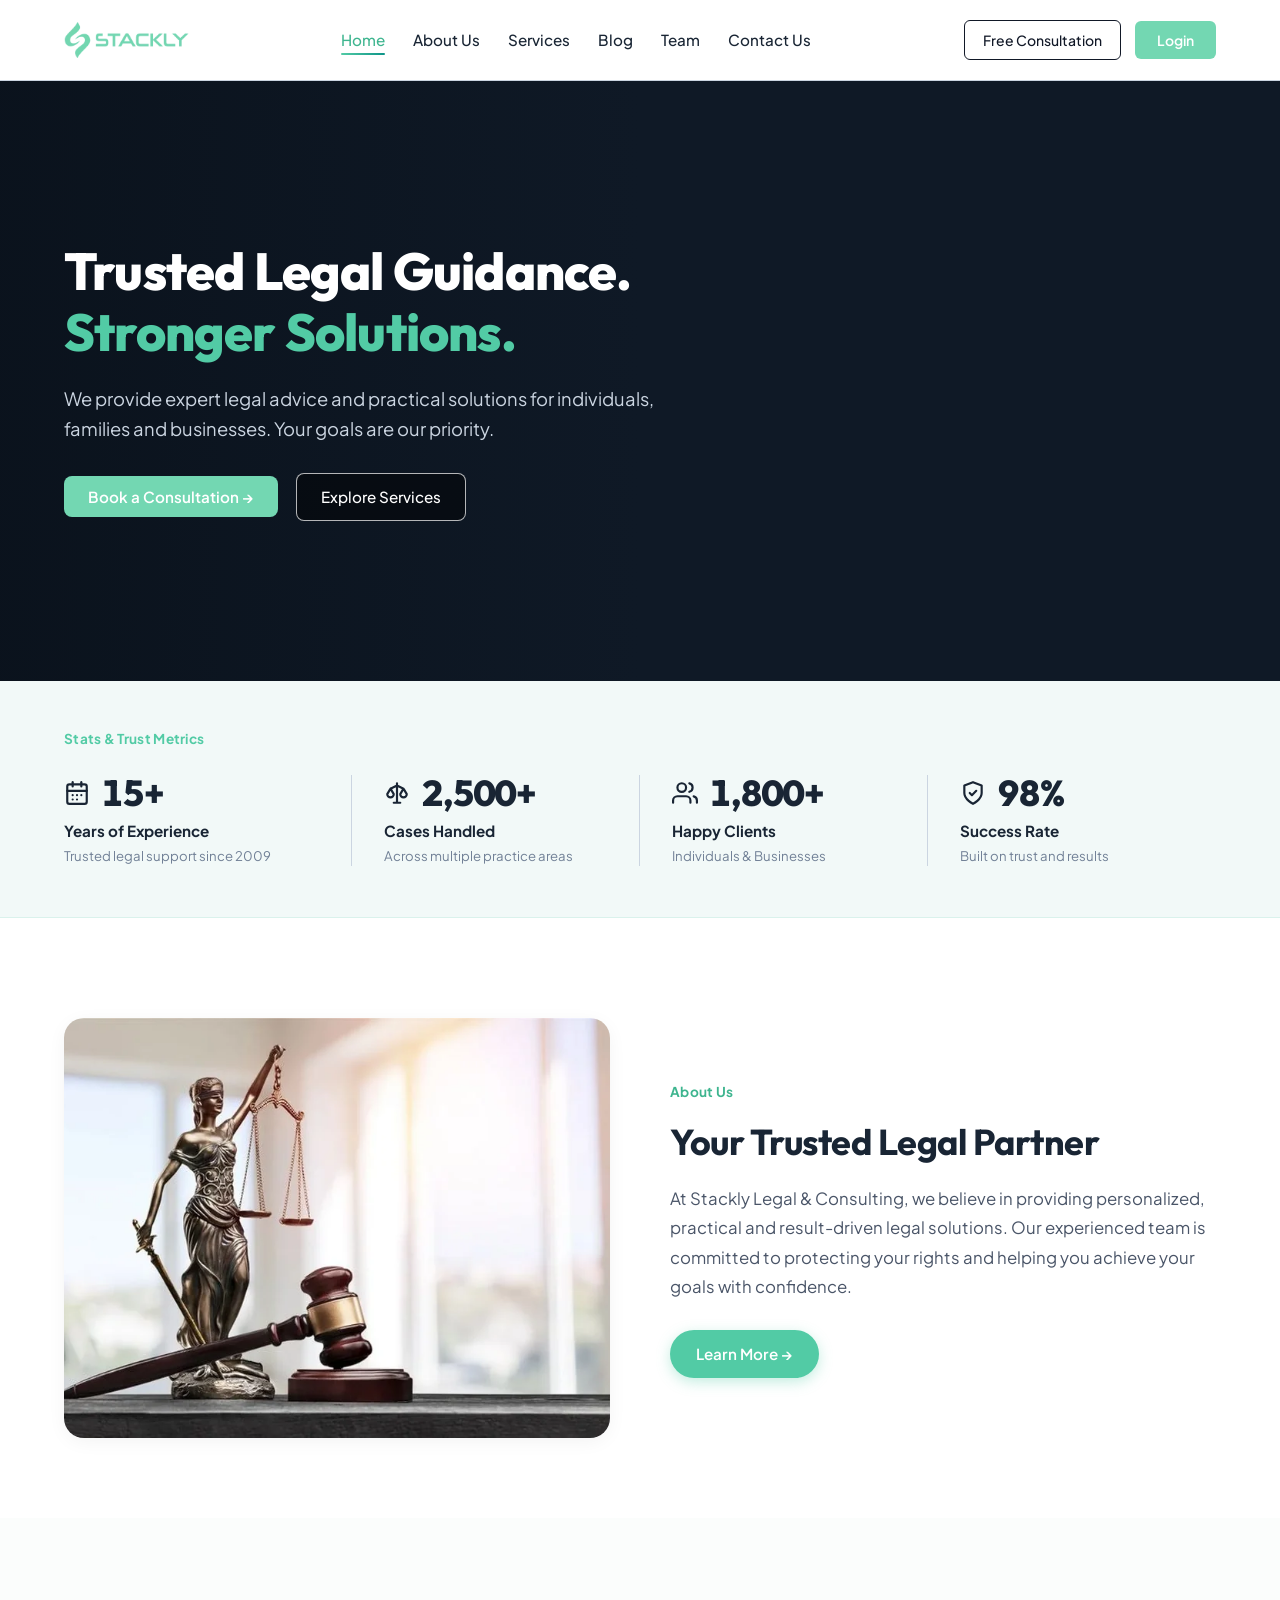
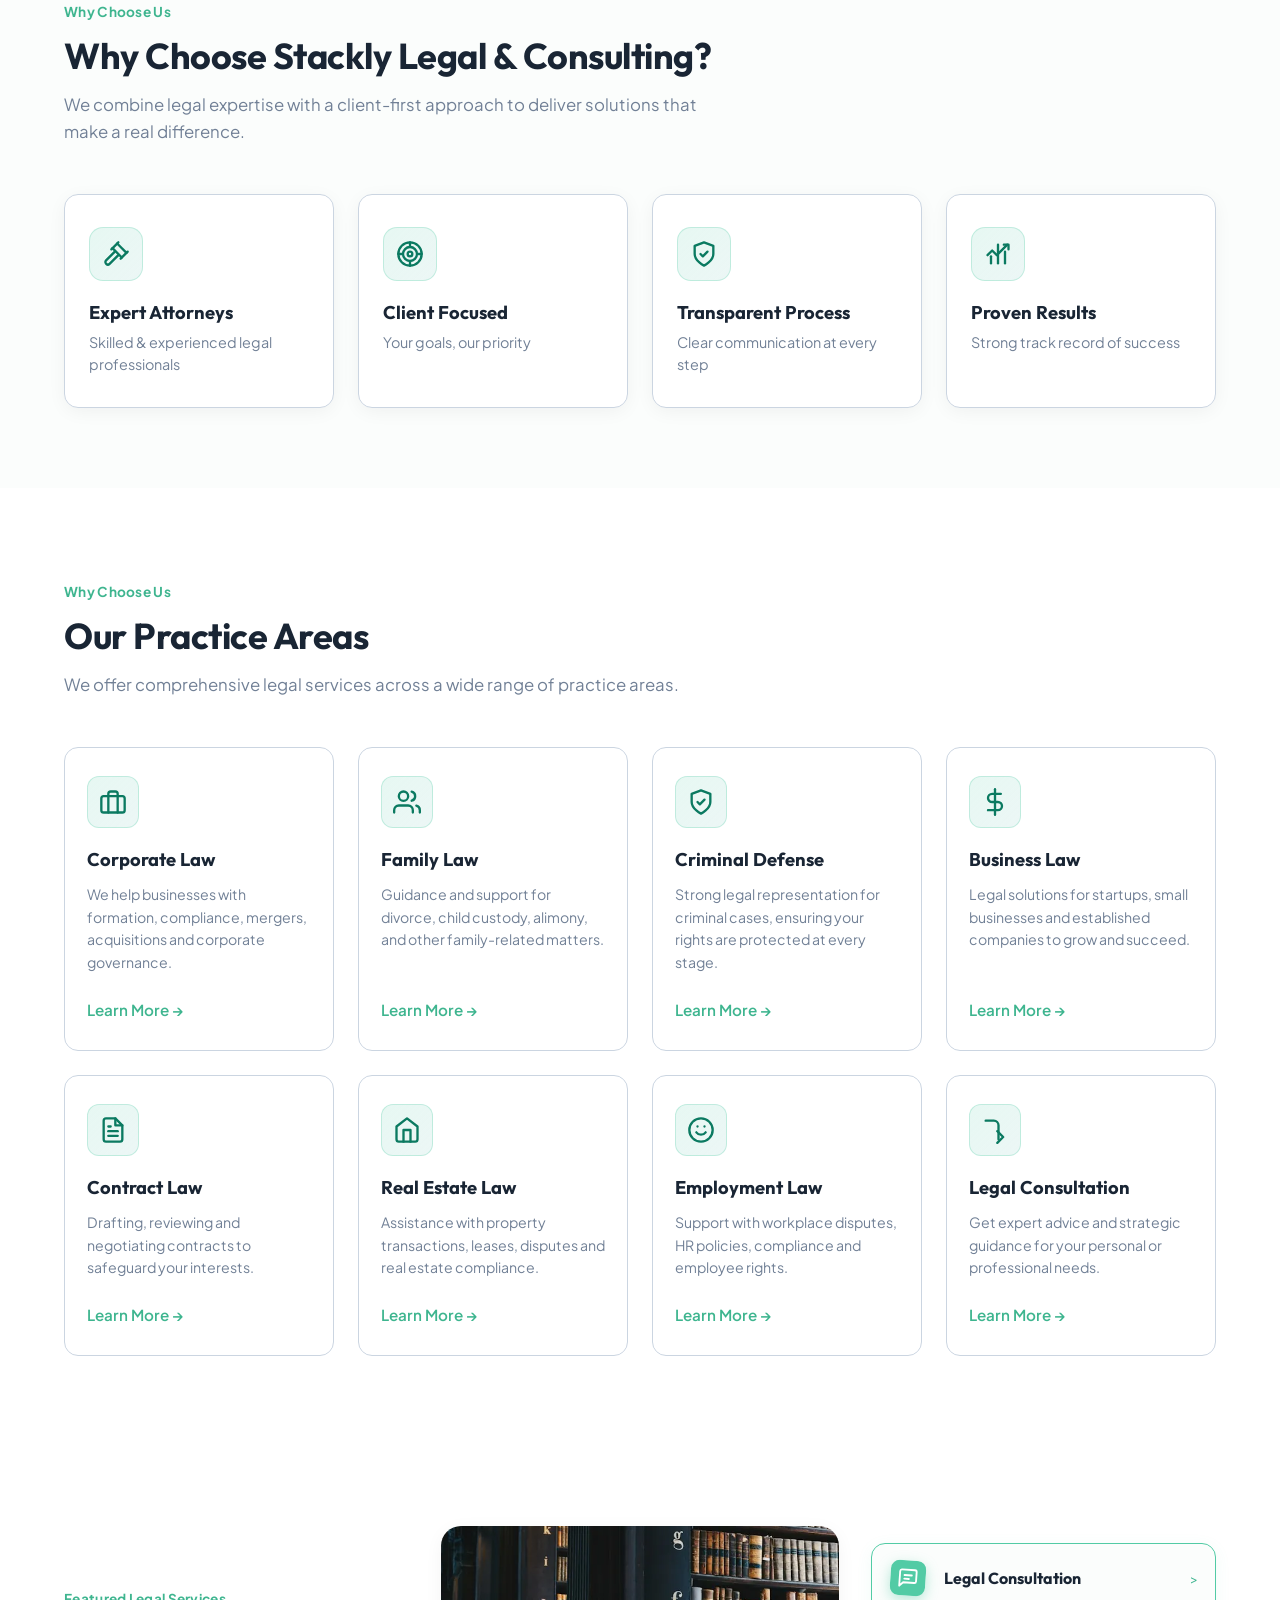
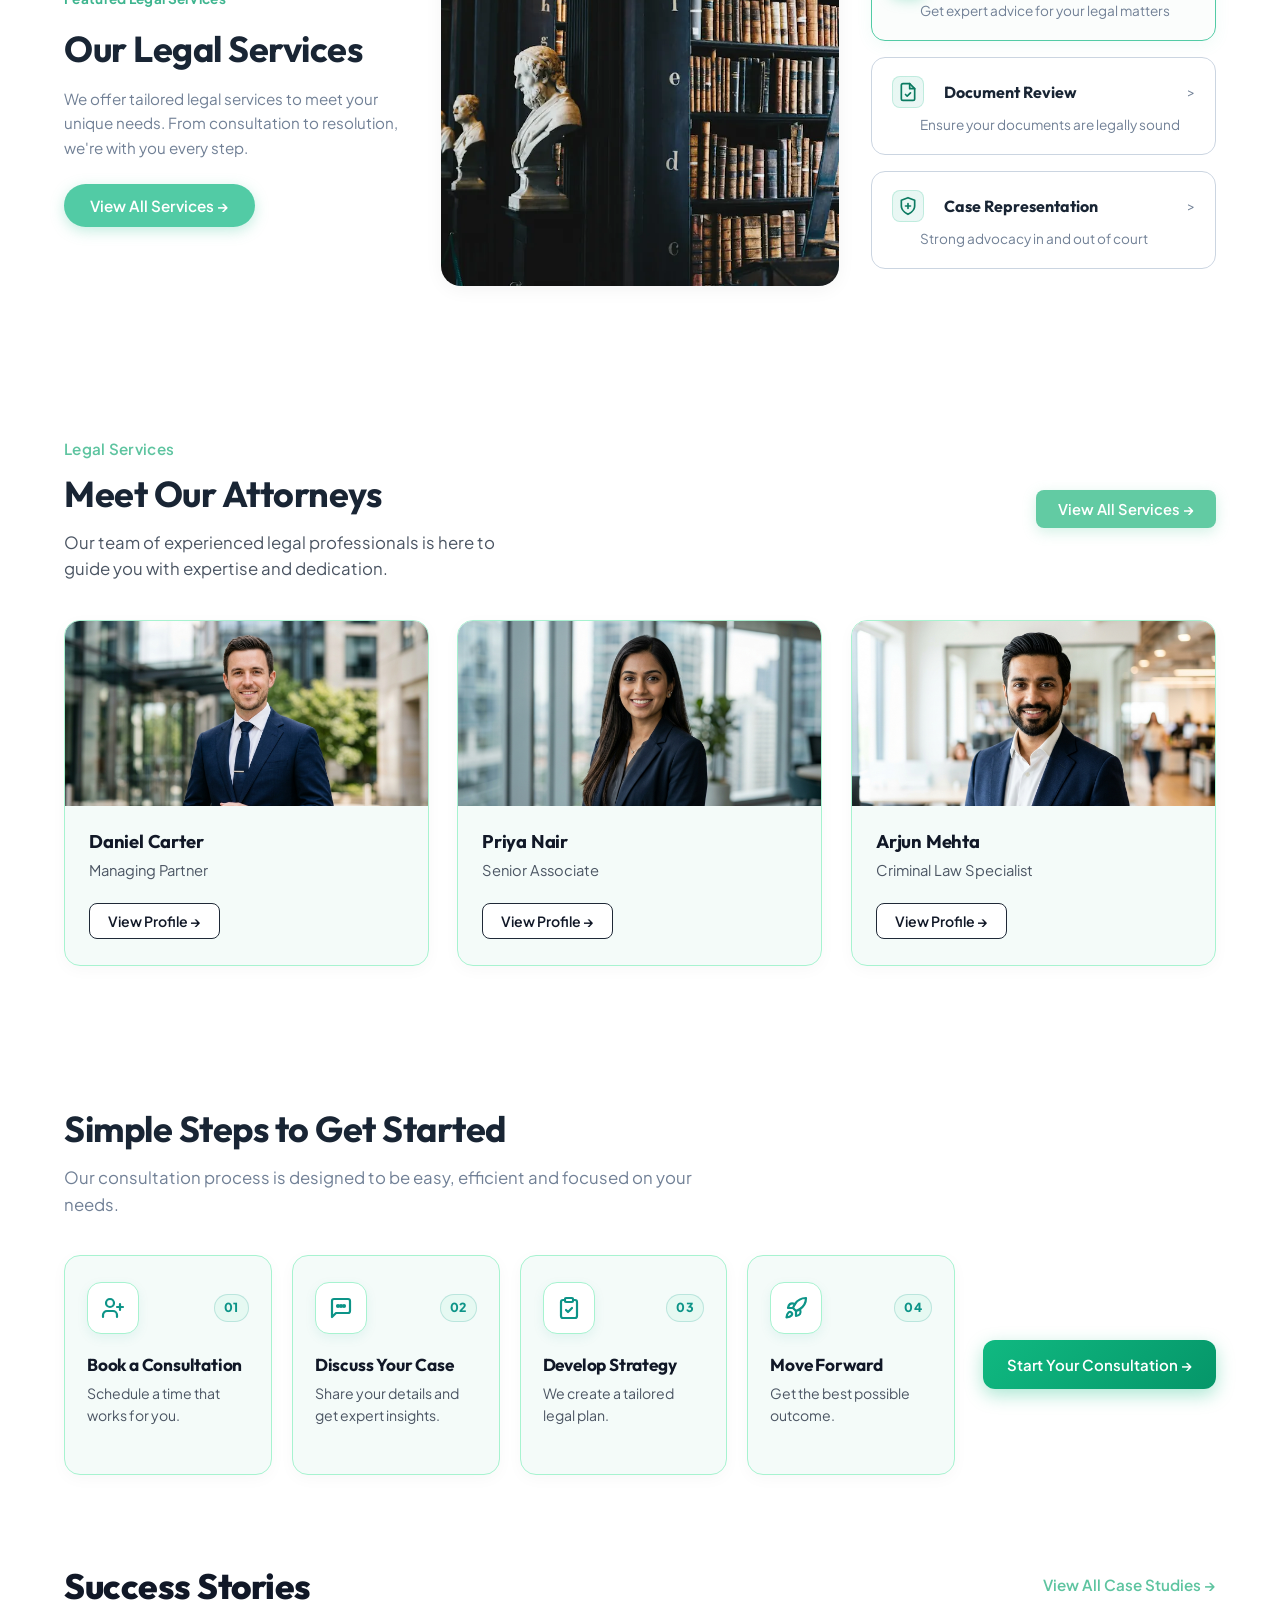
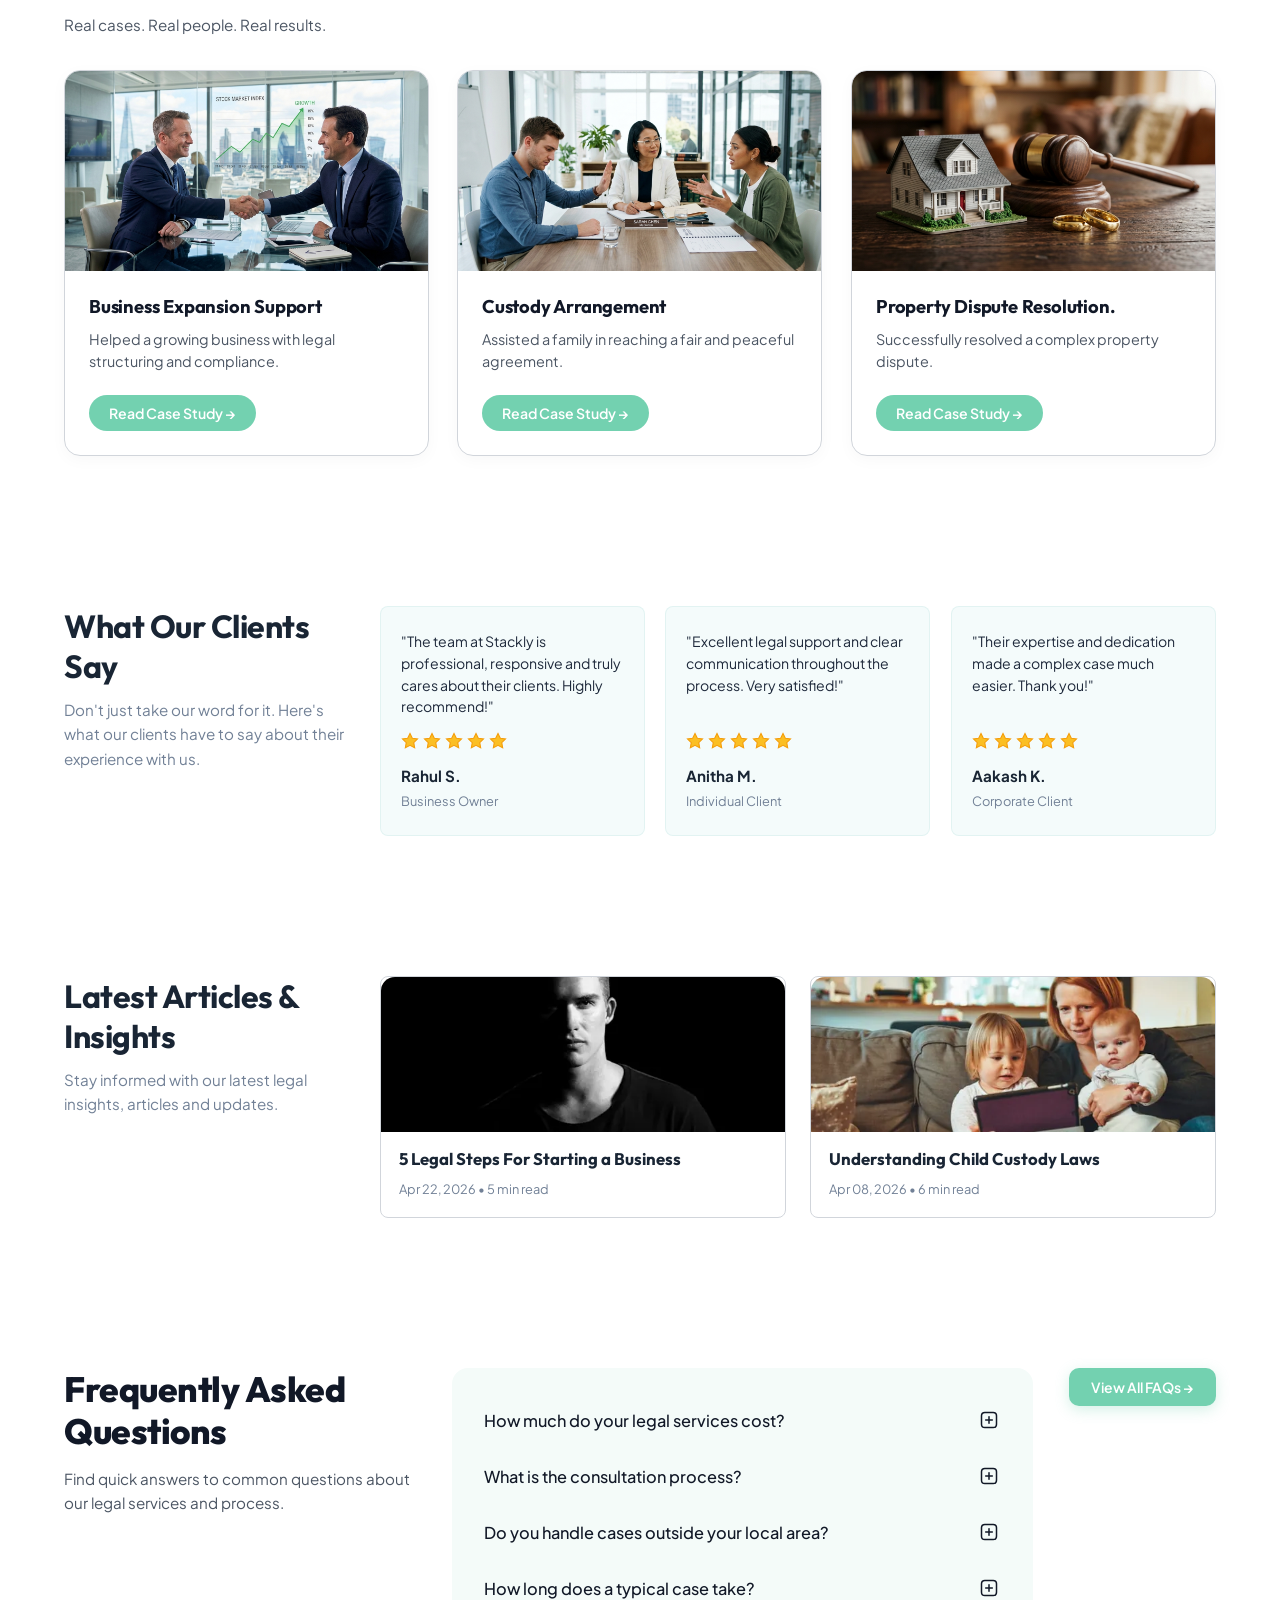
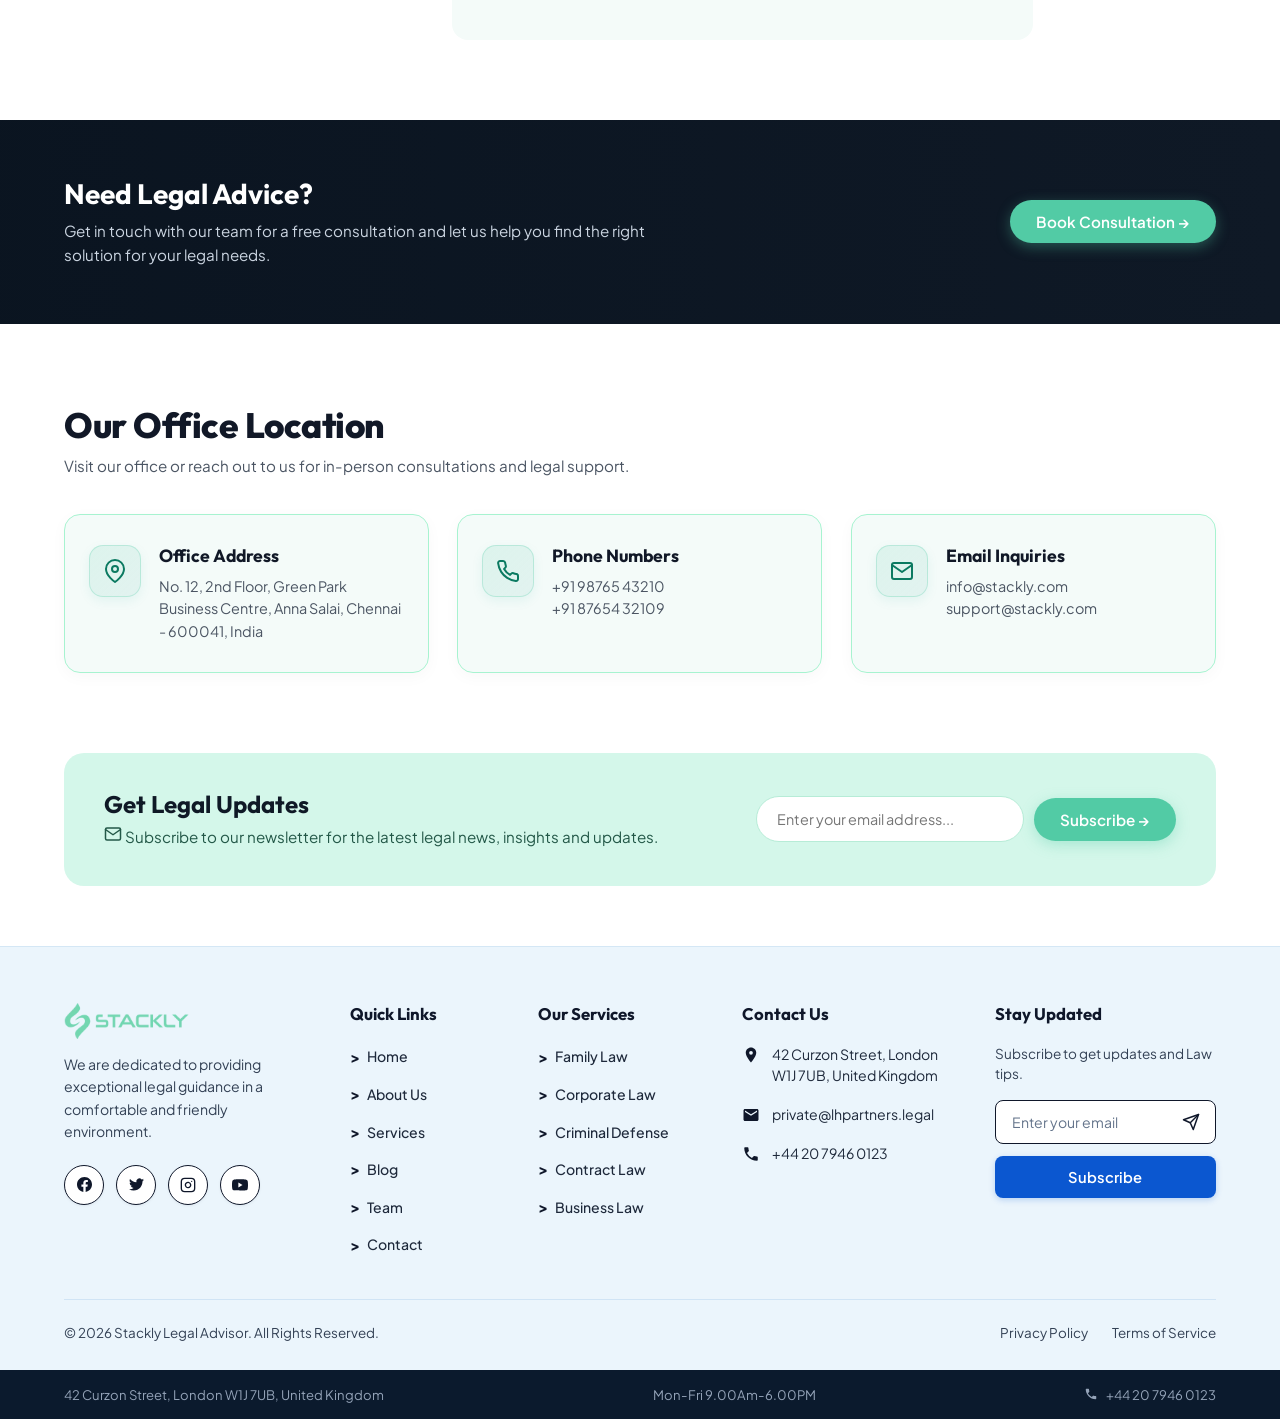
==== index.html @ 06694f76 "Initial commit: Stackly Legal Advisor web application" ====
<!DOCTYPE html>
<html lang="en">
<head>
  <meta charset="UTF-8">
  <meta name="viewport" content="width=device-width, initial-scale=1.0">
  <title>Stackly Legal & Consulting | Trusted Legal Guidance. Stronger Solutions.</title>
  <meta name="description" content="Expert legal advice and practical solutions for individuals, families, and businesses. Committed to protecting your rights and achieving your goals.">
  <link rel="stylesheet" href="css/style.css">
  <link rel="icon" type="image/webp" href="assets/images/logo-stackly-mint.webp">
</head>
<body>

  <!-- =========================================================================
       Site Navigation Bar
       ========================================================================= -->
            <header class="site-header">
    <div class="container navbar">
      <a href="index.html" class="nav-brand" aria-label="Stackly Home">
        <img src="assets/images/logo-stackly-mint.webp" alt="Stackly" class="nav-brand-img">
      </a>
      <nav>
        <ul class="nav-menu">
          <li><a href="index.html" class="nav-link active">Home</a></li>
          <li><a href="about.html" class="nav-link">About Us</a></li>
          <li><a href="services.html" class="nav-link">Services</a></li>
          <li><a href="blog.html" class="nav-link">Blog</a></li>
          <li><a href="team.html" class="nav-link">Team</a></li>
          <li><a href="contact.html" class="nav-link">Contact Us</a></li>
        </ul>
      </nav>

      <div class="nav-actions">
        <a href="404.html" class="btn btn-outline-mint btn-sm">Free Consultation</a>
        <a href="signin.html" class="btn btn-mint btn-sm">Login</a>
      </div>

      <button class="mobile-toggle" aria-label="Toggle Navigation Menu">
        <svg width="24" height="24" fill="none" stroke="currentColor" stroke-width="2" viewBox="0 0 24 24">
          <path d="M4 6h16M4 12h16M4 18h16" stroke-linecap="round"/>
        </svg>
      </button>
    </div>
  </header>

  <!-- =========================================================================
       Hero Section
       ========================================================================= -->
  <section id="home" class="hero-section">
    <div class="hero-overlay"></div>
    <div class="container hero-container">
      <div class="hero-content">
        <h1 class="hero-title">
          Trusted Legal Guidance. <br>
          <span class="highlight">Stronger Solutions.</span>
        </h1>
        <p class="hero-desc">
          We provide expert legal advice and practical solutions for individuals, families and businesses. Your goals are our priority.
        </p>
        <div class="hero-btns">
          <button class="btn btn-mint trigger-consult">Book a Consultation &rarr;</button>
          <a href="#practice" class="btn btn-outline-white">Explore Services</a>
        </div>
      </div>
    </div>
  </section>

  <!-- =========================================================================
       Stats & Trust Metrics Section (Image 1 Style)
       ========================================================================= -->
  <section class="stats-section">
    <div class="container">
      <div class="stats-tag-wrap">
        <span class="section-tag">Stats & Trust Metrics</span>
      </div>
      <div class="stats-grid">
        <div class="stat-item">
          <div class="stat-header">
            <span class="stat-icon" aria-hidden="true">
              <svg width="22" height="22" viewBox="0 0 24 24" fill="none" stroke="currentColor" stroke-width="2" stroke-linecap="round" stroke-linejoin="round">
                <rect x="3" y="4" width="18" height="18" rx="2" ry="2"></rect>
                <line x1="16" y1="2" x2="16" y2="6"></line>
                <line x1="8" y1="2" x2="8" y2="6"></line>
                <line x1="3" y1="10" x2="21" y2="10"></line>
                <path d="M8 14h.01M12 14h.01M16 14h.01M8 18h.01M12 18h.01"></path>
              </svg>
            </span>
            <span class="stat-number">15+</span>
          </div>
          <div class="stat-label">Years of Experience</div>
          <div class="stat-subtext">Trusted legal support since 2009</div>
        </div>

        <div class="stat-item">
          <div class="stat-header">
            <span class="stat-icon" aria-hidden="true">
              <svg width="22" height="22" viewBox="0 0 24 24" fill="none" stroke="currentColor" stroke-width="2" stroke-linecap="round" stroke-linejoin="round">
                <path d="M12 3v18M6 8l6-3 6 3M3 13l3-5 3 5a3 3 0 0 1-6 0zM15 13l3-5 3 5a3 3 0 0 1-6 0zM9 21h6"></path>
              </svg>
            </span>
            <span class="stat-number">2,500+</span>
          </div>
          <div class="stat-label">Cases Handled</div>
          <div class="stat-subtext">Across multiple practice areas</div>
        </div>

        <div class="stat-item">
          <div class="stat-header">
            <span class="stat-icon" aria-hidden="true">
              <svg width="22" height="22" viewBox="0 0 24 24" fill="none" stroke="currentColor" stroke-width="2" stroke-linecap="round" stroke-linejoin="round">
                <path d="M17 21v-2a4 4 0 0 0-4-4H5a4 4 0 0 0-4 4v2"></path>
                <circle cx="9" cy="7" r="4"></circle>
                <path d="M23 21v-2a4 4 0 0 0-3-3.87"></path>
                <path d="M16 3.13a4 4 0 0 1 0 7.75"></path>
              </svg>
            </span>
            <span class="stat-number">1,800+</span>
          </div>
          <div class="stat-label">Happy Clients</div>
          <div class="stat-subtext">Individuals & Businesses</div>
        </div>

        <div class="stat-item">
          <div class="stat-header">
            <span class="stat-icon" aria-hidden="true">
              <svg width="22" height="22" viewBox="0 0 24 24" fill="none" stroke="currentColor" stroke-width="2" stroke-linecap="round" stroke-linejoin="round">
                <path d="M12 22s8-4 8-10V5l-8-3-8 3v7c0 6 8 10 8 10z"></path>
                <polyline points="9 12 11 14 15 10"></polyline>
              </svg>
            </span>
            <span class="stat-number">98%</span>
          </div>
          <div class="stat-label">Success Rate</div>
          <div class="stat-subtext">Built on trust and results</div>
        </div>
      </div>
    </div>
  </section>

  <!-- =========================================================================
       About Us Section
       ========================================================================= -->
  <section id="about" class="section about-section">
    <div class="container">
      <div class="about-grid">
        <div class="about-image-wrapper">
          <img src="assets/images/about-statue.webp" alt="Lady Justice statue at Stackly Legal & Consulting office" width="800" height="600" loading="lazy">
        </div>
        <div class="about-content">
          <span class="section-tag">About Us</span>
          <h2 class="section-title">Your Trusted Legal Partner</h2>
          <p class="about-desc">
            At Stackly Legal & Consulting, we believe in providing personalized, practical and result-driven legal solutions. Our experienced team is committed to protecting your rights and helping you achieve your goals with confidence.
          </p>
          <a href="about.html" class="btn btn-mint">Learn More &rarr;</a>
        </div>
      </div>
    </div>
  </section>

  <!-- =========================================================================
       Why Choose Us Section
       ========================================================================= -->
  <section class="section why-section">
    <div class="container">
      <div class="section-header-left" style="margin-bottom: 36px; text-align: left;">
        <span class="section-tag">Why Choose Us</span>
        <h2 class="section-title">Why Choose Stackly Legal & Consulting?</h2>
        <p class="section-subtitle" style="margin-left: 0; margin-right: auto; text-align: left;">
          We combine legal expertise with a client-first approach to deliver solutions that make a real difference.
        </p>
      </div>

      <div class="why-grid">
        <div class="why-card">
          <div class="why-icon-box" aria-hidden="true">
            <svg width="28" height="28" viewBox="0 0 24 24" fill="none" stroke="currentColor" stroke-width="2" stroke-linecap="round" stroke-linejoin="round">
              <path d="m14 13-7.5 7.5c-.8.8-2.1.8-2.9 0l-.1-.1c-.8-.8-.8-2.1 0-2.9L11 10"></path>
              <path d="m16 16 6-6"></path>
              <path d="m8 8 6-6"></path>
              <path d="m9 7 8 8"></path>
              <path d="m21 11-8-8"></path>
            </svg>
          </div>
          <h3 class="why-card-title">Expert Attorneys</h3>
          <p class="why-card-desc">Skilled & experienced legal professionals</p>
        </div>

        <div class="why-card">
          <div class="why-icon-box" aria-hidden="true">
            <svg width="28" height="28" viewBox="0 0 24 24" fill="none" stroke="currentColor" stroke-width="2" stroke-linecap="round" stroke-linejoin="round">
              <circle cx="12" cy="12" r="10"></circle>
              <circle cx="12" cy="12" r="6"></circle>
              <circle cx="12" cy="12" r="2"></circle>
              <path d="M12 2v3M12 19v3M2 12h3M19 12h3"></path>
            </svg>
          </div>
          <h3 class="why-card-title">Client Focused</h3>
          <p class="why-card-desc">Your goals, our priority</p>
        </div>

        <div class="why-card">
          <div class="why-icon-box" aria-hidden="true">
            <svg width="28" height="28" viewBox="0 0 24 24" fill="none" stroke="currentColor" stroke-width="2" stroke-linecap="round" stroke-linejoin="round">
              <path d="M12 22s8-4 8-10V5l-8-3-8 3v7c0 6 8 10 8 10z"></path>
              <polyline points="9 12 11 14 15 10"></polyline>
            </svg>
          </div>
          <h3 class="why-card-title">Transparent Process</h3>
          <p class="why-card-desc">Clear communication at every step</p>
        </div>

        <div class="why-card">
          <div class="why-icon-box" aria-hidden="true">
            <svg width="28" height="28" viewBox="0 0 24 24" fill="none" stroke="currentColor" stroke-width="2" stroke-linecap="round" stroke-linejoin="round">
              <line x1="18" y1="20" x2="18" y2="10"></line>
              <line x1="12" y1="20" x2="12" y2="4"></line>
              <line x1="6" y1="20" x2="6" y2="14"></line>
              <path d="m3 13 4-4 4 4 9-9"></path>
              <polyline points="17 4 21 4 21 8"></polyline>
            </svg>
          </div>
          <h3 class="why-card-title">Proven Results</h3>
          <p class="why-card-desc">Strong track record of success</p>
        </div>
      </div>
    </div>
  </section>

  <!-- =========================================================================
       Our Practice Areas Section
       ========================================================================= -->
  <section id="practice" class="section practice-section">
    <div class="container">
      <div class="section-header-left" style="margin-bottom: 36px; text-align: left;">
        <span class="section-tag">Why Choose Us</span>
        <h2 class="section-title">Our Practice Areas</h2>
        <p class="section-subtitle" style="margin-left: 0; margin-right: auto; text-align: left;">
          We offer comprehensive legal services across a wide range of practice areas.
        </p>
      </div>

      <div class="practice-grid">
        <!-- 1. Corporate Law -->
        <div class="practice-card">
          <div class="practice-icon-box">
            <svg width="28" height="28" viewBox="0 0 24 24" fill="none" stroke="currentColor" stroke-width="2" stroke-linecap="round" stroke-linejoin="round">
              <rect x="2" y="7" width="20" height="14" rx="2" ry="2"></rect>
              <path d="M16 21V5a2 2 0 0 0-2-2h-4a2 2 0 0 0-2 2v16"></path>
            </svg>
          </div>
          <h3 class="practice-card-title">Corporate Law</h3>
          <p class="practice-card-desc">We help businesses with formation, compliance, mergers, acquisitions and corporate governance.</p>
          <a href="#practice" class="link-arrow trigger-consult">Learn More &rarr;</a>
        </div>

        <!-- 2. Family Law -->
        <div class="practice-card">
          <div class="practice-icon-box">
            <svg width="28" height="28" viewBox="0 0 24 24" fill="none" stroke="currentColor" stroke-width="2" stroke-linecap="round" stroke-linejoin="round">
              <path d="M17 21v-2a4 4 0 0 0-4-4H5a4 4 0 0 0-4 4v2"></path>
              <circle cx="9" cy="7" r="4"></circle>
              <path d="M23 21v-2a4 4 0 0 0-3-3.87"></path>
              <path d="M16 3.13a4 4 0 0 1 0 7.75"></path>
            </svg>
          </div>
          <h3 class="practice-card-title">Family Law</h3>
          <p class="practice-card-desc">Guidance and support for divorce, child custody, alimony, and other family-related matters.</p>
          <a href="#practice" class="link-arrow trigger-consult">Learn More &rarr;</a>
        </div>

        <!-- 3. Criminal Defense -->
        <div class="practice-card">
          <div class="practice-icon-box">
            <svg width="28" height="28" viewBox="0 0 24 24" fill="none" stroke="currentColor" stroke-width="2" stroke-linecap="round" stroke-linejoin="round">
              <path d="M12 22s8-4 8-10V5l-8-3-8 3v7c0 6 8 10 8 10z"></path>
              <path d="m9 12 2 2 4-4"></path>
            </svg>
          </div>
          <h3 class="practice-card-title">Criminal Defense</h3>
          <p class="practice-card-desc">Strong legal representation for criminal cases, ensuring your rights are protected at every stage.</p>
          <a href="#practice" class="link-arrow trigger-consult">Learn More &rarr;</a>
        </div>

        <!-- 4. Business Law -->
        <div class="practice-card">
          <div class="practice-icon-box">
            <svg width="28" height="28" viewBox="0 0 24 24" fill="none" stroke="currentColor" stroke-width="2" stroke-linecap="round" stroke-linejoin="round">
              <line x1="12" y1="1" x2="12" y2="23"></line>
              <path d="M17 5H9.5a3.5 3.5 0 0 0 0 7h5a3.5 3.5 0 0 1 0 7H6"></path>
            </svg>
          </div>
          <h3 class="practice-card-title">Business Law</h3>
          <p class="practice-card-desc">Legal solutions for startups, small businesses and established companies to grow and succeed.</p>
          <a href="#practice" class="link-arrow trigger-consult">Learn More &rarr;</a>
        </div>

        <!-- 5. Contract Law -->
        <div class="practice-card">
          <div class="practice-icon-box">
            <svg width="28" height="28" viewBox="0 0 24 24" fill="none" stroke="currentColor" stroke-width="2" stroke-linecap="round" stroke-linejoin="round">
              <path d="M14 2H6a2 2 0 0 0-2 2v16a2 2 0 0 0 2 2h12a2 2 0 0 0 2-2V8z"></path>
              <polyline points="14 2 14 8 20 8"></polyline>
              <line x1="16" y1="13" x2="8" y2="13"></line>
              <line x1="16" y1="17" x2="8" y2="17"></line>
              <polyline points="10 9 9 9 8 9"></polyline>
            </svg>
          </div>
          <h3 class="practice-card-title">Contract Law</h3>
          <p class="practice-card-desc">Drafting, reviewing and negotiating contracts to safeguard your interests.</p>
          <a href="#practice" class="link-arrow trigger-consult">Learn More &rarr;</a>
        </div>

        <!-- 6. Real Estate Law -->
        <div class="practice-card">
          <div class="practice-icon-box">
            <svg width="28" height="28" viewBox="0 0 24 24" fill="none" stroke="currentColor" stroke-width="2" stroke-linecap="round" stroke-linejoin="round">
              <path d="M3 9l9-7 9 7v11a2 2 0 0 1-2 2H5a2 2 0 0 1-2-2z"></path>
              <polyline points="9 22 9 12 15 12 15 22"></polyline>
            </svg>
          </div>
          <h3 class="practice-card-title">Real Estate Law</h3>
          <p class="practice-card-desc">Assistance with property transactions, leases, disputes and real estate compliance.</p>
          <a href="#practice" class="link-arrow trigger-consult">Learn More &rarr;</a>
        </div>

        <!-- 7. Employment Law -->
        <div class="practice-card">
          <div class="practice-icon-box">
            <svg width="28" height="28" viewBox="0 0 24 24" fill="none" stroke="currentColor" stroke-width="2" stroke-linecap="round" stroke-linejoin="round">
              <circle cx="12" cy="12" r="10"></circle>
              <path d="M8 14s1.5 2 4 2 4-2 4-2"></path>
              <line x1="9" y1="9" x2="9.01" y2="9"></line>
              <line x1="15" y1="9" x2="15.01" y2="9"></line>
            </svg>
          </div>
          <h3 class="practice-card-title">Employment Law</h3>
          <p class="practice-card-desc">Support with workplace disputes, HR policies, compliance and employee rights.</p>
          <a href="#practice" class="link-arrow trigger-consult">Learn More &rarr;</a>
        </div>

        <!-- 8. Legal Consultation -->
        <div class="practice-card">
          <div class="practice-icon-box">
            <svg width="28" height="28" viewBox="0 0 24 24" fill="none" stroke="currentColor" stroke-width="2" stroke-linecap="round" stroke-linejoin="round">
              <path d="m14 13 5 5-5 5"></path>
              <path d="M4 4h7a4 4 0 0 1 4 4v12"></path>
            </svg>
          </div>
          <h3 class="practice-card-title">Legal Consultation</h3>
          <p class="practice-card-desc">Get expert advice and strategic guidance for your personal or professional needs.</p>
          <a href="#practice" class="link-arrow trigger-consult">Learn More &rarr;</a>
        </div>
      </div>
    </div>
  </section>

  <!-- =========================================================================
       Featured Legal Services Section
       ========================================================================= -->
  <section id="services" class="section services-feature-section">
    <div class="container">
      <div class="services-feature-grid">
        <div class="services-feature-left">
          <span class="section-tag">Featured Legal Services</span>
          <h2 class="section-title">Our Legal Services</h2>
          <p>
            We offer tailored legal services to meet your unique needs. From consultation to resolution, we're with you every step.
          </p>
          <button class="btn btn-mint trigger-consult">View All Services &rarr;</button>
        </div>

        <div class="services-feature-center">
          <img src="assets/images/services-center.webp" alt="Stackly Law Library & Gavel" width="800" height="600" loading="lazy">
        </div>

        <div class="services-feature-right">
          <div class="service-accordion-item active">
            <div class="service-accordion-header">
              <h4>
                <span class="service-acc-icon" aria-hidden="true">
                  <svg width="20" height="20" viewBox="0 0 24 24" fill="none" stroke="currentColor" stroke-width="2" stroke-linecap="round" stroke-linejoin="round">
                    <path d="M21 15a2 2 0 0 1-2 2H7l-4 4V5a2 2 0 0 1 2-2h14a2 2 0 0 1 2 2z"></path>
                    <path d="M8 9h8M8 13h5"></path>
                  </svg>
                </span>
                Legal Consultation
              </h4>
              <span class="service-accordion-arrow">&gt;</span>
            </div>
            <p class="service-accordion-desc">Get expert advice for your legal matters</p>
          </div>

          <div class="service-accordion-item">
            <div class="service-accordion-header">
              <h4>
                <span class="service-acc-icon" aria-hidden="true">
                  <svg width="20" height="20" viewBox="0 0 24 24" fill="none" stroke="currentColor" stroke-width="2" stroke-linecap="round" stroke-linejoin="round">
                    <path d="M14 2H6a2 2 0 0 0-2 2v16a2 2 0 0 0 2 2h12a2 2 0 0 0 2-2V8z"></path>
                    <polyline points="14 2 14 8 20 8"></polyline>
                    <path d="m9 15 2 2 4-4"></path>
                  </svg>
                </span>
                Document Review
              </h4>
              <span class="service-accordion-arrow">&gt;</span>
            </div>
            <p class="service-accordion-desc">Ensure your documents are legally sound</p>
          </div>

          <div class="service-accordion-item">
            <div class="service-accordion-header">
              <h4>
                <span class="service-acc-icon" aria-hidden="true">
                  <svg width="20" height="20" viewBox="0 0 24 24" fill="none" stroke="currentColor" stroke-width="2" stroke-linecap="round" stroke-linejoin="round">
                    <path d="M12 22s8-4 8-10V5l-8-3-8 3v7c0 6 8 10 8 10z"></path>
                    <path d="M9 12h6M12 9v6"></path>
                  </svg>
                </span>
                Case Representation
              </h4>
              <span class="service-accordion-arrow">&gt;</span>
            </div>
            <p class="service-accordion-desc">Strong advocacy in and out of court</p>
          </div>
        </div>
      </div>
    </div>
  </section>

  <!-- =========================================================================
       Meet Our Attorneys Section (Style 2)
       ========================================================================= -->
  <section id="team" class="section attorneys-section">
    <div class="container">
      <div class="section-header-flex">
        <div>
          <span class="section-tag">Legal Services</span>
          <h2 class="section-title">Meet Our Attorneys</h2>
          <p class="section-subtitle">
            Our team of experienced legal professionals is here to guide you with expertise and dedication.
          </p>
        </div>
        <button class="btn btn-mint trigger-consult">View All Services &rarr;</button>
      </div>

      <div class="attorneys-grid">
        <!-- 1. Daniel Carter -->
        <div class="attorney-card">
          <div class="attorney-img-wrap">
            <img src="assets/images/attorney-daniel-v2.webp" alt="Daniel Carter - Managing Partner" width="500" height="280" loading="lazy">
          </div>
          <div class="attorney-info">
            <h3 class="attorney-name">Daniel Carter</h3>
            <p class="attorney-role">Managing Partner</p>
            <button class="btn-profile-pill trigger-profile">View Profile &rarr;</button>
          </div>
        </div>

        <!-- 2. Priya Nair -->
        <div class="attorney-card">
          <div class="attorney-img-wrap">
            <img src="assets/images/attorney-priya-v2.webp" alt="Priya Nair - Senior Associate" width="500" height="280" loading="lazy">
          </div>
          <div class="attorney-info">
            <h3 class="attorney-name">Priya Nair</h3>
            <p class="attorney-role">Senior Associate</p>
            <button class="btn-profile-pill trigger-profile">View Profile &rarr;</button>
          </div>
        </div>

        <!-- 3. Arjun Mehta -->
        <div class="attorney-card">
          <div class="attorney-img-wrap">
            <img src="assets/images/attorney-arjun-v2.webp" alt="Arjun Mehta - Criminal Law Specialist" width="500" height="280" loading="lazy">
          </div>
          <div class="attorney-info">
            <h3 class="attorney-name">Arjun Mehta</h3>
            <p class="attorney-role">Criminal Law Specialist</p>
            <button class="btn-profile-pill trigger-profile">View Profile &rarr;</button>
          </div>
        </div>
      </div>
    </div>
  </section>

  <!-- =========================================================================
       Simple Steps to Get Started Section (Style 4)
       ========================================================================= -->
  <section class="section steps-section">
    <div class="container">
      <div class="section-header-left" style="margin-bottom: 28px; text-align: left;">
        <h2 class="section-title">Simple Steps to Get Started</h2>
        <p class="section-subtitle" style="margin-left: 0; margin-right: auto; text-align: left;">
          Our consultation process is designed to be easy, efficient and focused on your needs.
        </p>
      </div>

      <div class="steps-row-v4">
        <div class="steps-cards-v4">
          <!-- Step 1 -->
          <div class="step-card-v4">
            <div class="step-card-head">
              <div class="step-icon-box" aria-hidden="true">
                <svg width="24" height="24" viewBox="0 0 24 24" fill="none" stroke="currentColor" stroke-width="2" stroke-linecap="round" stroke-linejoin="round">
                  <path d="M16 21v-2a4 4 0 0 0-4-4H6a4 4 0 0 0-4 4v2"></path>
                  <circle cx="9" cy="7" r="4"></circle>
                  <line x1="19" y1="8" x2="19" y2="14"></line>
                  <line x1="22" y1="11" x2="16" y2="11"></line>
                </svg>
              </div>
              <span class="step-num-pill">01</span>
            </div>
            <h3 class="step-title-v4">Book a Consultation</h3>
            <p class="step-desc-v4">Schedule a time that works for you.</p>
          </div>

          <!-- Step 2 -->
          <div class="step-card-v4">
            <div class="step-card-head">
              <div class="step-icon-box" aria-hidden="true">
                <svg width="24" height="24" viewBox="0 0 24 24" fill="none" stroke="currentColor" stroke-width="2" stroke-linecap="round" stroke-linejoin="round">
                  <path d="M21 15a2 2 0 0 1-2 2H7l-4 4V5a2 2 0 0 1 2-2h14a2 2 0 0 1 2 2z"></path>
                  <circle cx="9" cy="10" r="1" fill="currentColor"></circle>
                  <circle cx="12" cy="10" r="1" fill="currentColor"></circle>
                  <circle cx="15" cy="10" r="1" fill="currentColor"></circle>
                </svg>
              </div>
              <span class="step-num-pill">02</span>
            </div>
            <h3 class="step-title-v4">Discuss Your Case</h3>
            <p class="step-desc-v4">Share your details and get expert insights.</p>
          </div>

          <!-- Step 3 -->
          <div class="step-card-v4">
            <div class="step-card-head">
              <div class="step-icon-box" aria-hidden="true">
                <svg width="24" height="24" viewBox="0 0 24 24" fill="none" stroke="currentColor" stroke-width="2" stroke-linecap="round" stroke-linejoin="round">
                  <path d="M16 4h2a2 2 0 0 1 2 2v14a2 2 0 0 1-2 2H6a2 2 0 0 1-2-2V6a2 2 0 0 1 2-2h2"></path>
                  <rect x="8" y="2" width="8" height="4" rx="1" ry="1"></rect>
                  <path d="m9 14 2 2 4-4"></path>
                </svg>
              </div>
              <span class="step-num-pill">03</span>
            </div>
            <h3 class="step-title-v4">Develop Strategy</h3>
            <p class="step-desc-v4">We create a tailored legal plan.</p>
          </div>

          <!-- Step 4 -->
          <div class="step-card-v4">
            <div class="step-card-head">
              <div class="step-icon-box" aria-hidden="true">
                <svg width="24" height="24" viewBox="0 0 24 24" fill="none" stroke="currentColor" stroke-width="2" stroke-linecap="round" stroke-linejoin="round">
                  <path d="M4.5 16.5c-1.5 1.26-2 5-2 5s3.74-.5 5-2c.71-.84.7-2.13-.09-2.91a2.18 2.18 0 0 0-2.91-.09z"></path>
                  <path d="m12 15-3-3a22 22 0 0 1 2-3.95A12.88 12.88 0 0 1 22 2c0 2.72-.78 7.5-6 11a22.35 22.35 0 0 1-4 2z"></path>
                  <path d="M9 12H4s.55-3.03 2-4c1.62-1.08 5 0 5 0"></path>
                  <path d="M12 15v5s3.03-.55 4-2c1.08-1.62 0-5 0-5"></path>
                </svg>
              </div>
              <span class="step-num-pill">04</span>
            </div>
            <h3 class="step-title-v4">Move Forward</h3>
            <p class="step-desc-v4">Get the best possible outcome.</p>
          </div>
        </div>

        <div class="steps-cta-v4">
          <button class="btn btn-mint steps-btn-v4 trigger-consult">Start Your Consultation &rarr;</button>
        </div>
      </div>
    </div>
  </section>

  <!-- =========================================================================
       Success Stories Section
       ========================================================================= -->
  <section class="section success-section">
    <div class="container">
      <div class="section-header-flex success-header-flex">
        <div>
          <h2 class="section-title success-main-title">Success Stories</h2>
          <p class="section-subtitle success-main-subtitle">Real cases. Real people. Real results.</p>
        </div>
        <a href="#success" class="link-arrow success-header-link">View All Case Studies &rarr;</a>
      </div>

      <div class="success-grid">
        <!-- 1. Business Expansion -->
        <div class="case-card">
          <div class="case-img-wrap">
            <img src="assets/images/case-business-v2.webp" alt="Business Expansion Support Case Study" width="640" height="380" loading="lazy">
          </div>
          <div class="case-info">
            <h3 class="case-title">Business Expansion Support</h3>
            <p class="case-desc">Helped a growing business with legal structuring and compliance.</p>
            <button class="btn btn-case-pill trigger-consult">Read Case Study &rarr;</button>
          </div>
        </div>

        <!-- 2. Custody Arrangement -->
        <div class="case-card">
          <div class="case-img-wrap">
            <img src="assets/images/case-custody-v2.webp" alt="Custody Arrangement Case Study" width="640" height="380" loading="lazy">
          </div>
          <div class="case-info">
            <h3 class="case-title">Custody Arrangement</h3>
            <p class="case-desc">Assisted a family in reaching a fair and peaceful agreement.</p>
            <button class="btn btn-case-pill trigger-consult">Read Case Study &rarr;</button>
          </div>
        </div>

        <!-- 3. Property Dispute -->
        <div class="case-card">
          <div class="case-img-wrap">
            <img src="assets/images/case-property-v2.webp" alt="Property Dispute Resolution Case Study" width="640" height="380" loading="lazy">
          </div>
          <div class="case-info">
            <h3 class="case-title">Property Dispute Resolution.</h3>
            <p class="case-desc">Successfully resolved a complex property dispute.</p>
            <button class="btn btn-case-pill trigger-consult">Read Case Study &rarr;</button>
          </div>
        </div>
      </div>
    </div>
  </section>

  <!-- =========================================================================
       What Our Clients Say Section
       ========================================================================= -->
  <section class="section testimonials-section">
    <div class="container">
      <div class="section-split-layout">
        <div class="section-split-left">
          <h2 class="section-title">What Our Clients Say</h2>
          <p class="section-subtitle">
            Don't just take our word for it. Here's what our clients have to say about their experience with us.
          </p>
        </div>

        <div class="testimonials-grid">
          <div class="testimonial-card">
            <p class="testimonial-quote">"The team at Stackly is professional, responsive and truly cares about their clients. Highly recommend!"</p>
            <div class="star-rating" aria-label="5 stars rating">
              <svg width="18" height="18" viewBox="0 0 24 24" fill="#fbbf24" stroke="#f59e0b" stroke-width="1.5"><polygon points="12 2 15.09 8.26 22 9.27 17 14.14 18.18 21.02 12 17.77 5.82 21.02 7 14.14 2 9.27 8.91 8.26 12 2"></polygon></svg>
              <svg width="18" height="18" viewBox="0 0 24 24" fill="#fbbf24" stroke="#f59e0b" stroke-width="1.5"><polygon points="12 2 15.09 8.26 22 9.27 17 14.14 18.18 21.02 12 17.77 5.82 21.02 7 14.14 2 9.27 8.91 8.26 12 2"></polygon></svg>
              <svg width="18" height="18" viewBox="0 0 24 24" fill="#fbbf24" stroke="#f59e0b" stroke-width="1.5"><polygon points="12 2 15.09 8.26 22 9.27 17 14.14 18.18 21.02 12 17.77 5.82 21.02 7 14.14 2 9.27 8.91 8.26 12 2"></polygon></svg>
              <svg width="18" height="18" viewBox="0 0 24 24" fill="#fbbf24" stroke="#f59e0b" stroke-width="1.5"><polygon points="12 2 15.09 8.26 22 9.27 17 14.14 18.18 21.02 12 17.77 5.82 21.02 7 14.14 2 9.27 8.91 8.26 12 2"></polygon></svg>
              <svg width="18" height="18" viewBox="0 0 24 24" fill="#fbbf24" stroke="#f59e0b" stroke-width="1.5"><polygon points="12 2 15.09 8.26 22 9.27 17 14.14 18.18 21.02 12 17.77 5.82 21.02 7 14.14 2 9.27 8.91 8.26 12 2"></polygon></svg>
            </div>
            <div class="client-name">Rahul S.</div>
            <div class="client-role">Business Owner</div>
          </div>

          <div class="testimonial-card">
            <p class="testimonial-quote">"Excellent legal support and clear communication throughout the process. Very satisfied!"</p>
            <div class="star-rating" aria-label="5 stars rating">
              <svg width="18" height="18" viewBox="0 0 24 24" fill="#fbbf24" stroke="#f59e0b" stroke-width="1.5"><polygon points="12 2 15.09 8.26 22 9.27 17 14.14 18.18 21.02 12 17.77 5.82 21.02 7 14.14 2 9.27 8.91 8.26 12 2"></polygon></svg>
              <svg width="18" height="18" viewBox="0 0 24 24" fill="#fbbf24" stroke="#f59e0b" stroke-width="1.5"><polygon points="12 2 15.09 8.26 22 9.27 17 14.14 18.18 21.02 12 17.77 5.82 21.02 7 14.14 2 9.27 8.91 8.26 12 2"></polygon></svg>
              <svg width="18" height="18" viewBox="0 0 24 24" fill="#fbbf24" stroke="#f59e0b" stroke-width="1.5"><polygon points="12 2 15.09 8.26 22 9.27 17 14.14 18.18 21.02 12 17.77 5.82 21.02 7 14.14 2 9.27 8.91 8.26 12 2"></polygon></svg>
              <svg width="18" height="18" viewBox="0 0 24 24" fill="#fbbf24" stroke="#f59e0b" stroke-width="1.5"><polygon points="12 2 15.09 8.26 22 9.27 17 14.14 18.18 21.02 12 17.77 5.82 21.02 7 14.14 2 9.27 8.91 8.26 12 2"></polygon></svg>
              <svg width="18" height="18" viewBox="0 0 24 24" fill="#fbbf24" stroke="#f59e0b" stroke-width="1.5"><polygon points="12 2 15.09 8.26 22 9.27 17 14.14 18.18 21.02 12 17.77 5.82 21.02 7 14.14 2 9.27 8.91 8.26 12 2"></polygon></svg>
            </div>
            <div class="client-name">Anitha M.</div>
            <div class="client-role">Individual Client</div>
          </div>

          <div class="testimonial-card">
            <p class="testimonial-quote">"Their expertise and dedication made a complex case much easier. Thank you!"</p>
            <div class="star-rating" aria-label="5 stars rating">
              <svg width="18" height="18" viewBox="0 0 24 24" fill="#fbbf24" stroke="#f59e0b" stroke-width="1.5"><polygon points="12 2 15.09 8.26 22 9.27 17 14.14 18.18 21.02 12 17.77 5.82 21.02 7 14.14 2 9.27 8.91 8.26 12 2"></polygon></svg>
              <svg width="18" height="18" viewBox="0 0 24 24" fill="#fbbf24" stroke="#f59e0b" stroke-width="1.5"><polygon points="12 2 15.09 8.26 22 9.27 17 14.14 18.18 21.02 12 17.77 5.82 21.02 7 14.14 2 9.27 8.91 8.26 12 2"></polygon></svg>
              <svg width="18" height="18" viewBox="0 0 24 24" fill="#fbbf24" stroke="#f59e0b" stroke-width="1.5"><polygon points="12 2 15.09 8.26 22 9.27 17 14.14 18.18 21.02 12 17.77 5.82 21.02 7 14.14 2 9.27 8.91 8.26 12 2"></polygon></svg>
              <svg width="18" height="18" viewBox="0 0 24 24" fill="#fbbf24" stroke="#f59e0b" stroke-width="1.5"><polygon points="12 2 15.09 8.26 22 9.27 17 14.14 18.18 21.02 12 17.77 5.82 21.02 7 14.14 2 9.27 8.91 8.26 12 2"></polygon></svg>
              <svg width="18" height="18" viewBox="0 0 24 24" fill="#fbbf24" stroke="#f59e0b" stroke-width="1.5"><polygon points="12 2 15.09 8.26 22 9.27 17 14.14 18.18 21.02 12 17.77 5.82 21.02 7 14.14 2 9.27 8.91 8.26 12 2"></polygon></svg>
            </div>
            <div class="client-name">Aakash K.</div>
            <div class="client-role">Corporate Client</div>
          </div>
        </div>
      </div>
    </div>
  </section>

  <!-- =========================================================================
       Latest Articles & Insights Section
       ========================================================================= -->
  <section id="blog" class="section articles-section">
    <div class="container">
      <div class="section-split-layout">
        <div class="section-split-left">
          <h2 class="section-title">Latest Articles & Insights</h2>
          <p class="section-subtitle">
            Stay informed with our latest legal insights, articles and updates.
          </p>
        </div>

        <div class="articles-grid">
          <div class="article-card">
            <div class="article-img-wrap">
              <img src="assets/images/blog-business.webp" alt="5 Legal Steps For Starting a Business" width="600" height="380" loading="lazy">
            </div>
            <div class="article-info">
              <h3 class="article-title">5 Legal Steps For Starting a Business</h3>
              <div class="article-meta">Apr 22, 2026 • 5 min read</div>
            </div>
          </div>

          <div class="article-card">
            <div class="article-img-wrap">
              <img src="assets/images/blog-custody.webp" alt="Understanding Child Custody Laws" width="600" height="380" loading="lazy">
            </div>
            <div class="article-info">
              <h3 class="article-title">Understanding Child Custody Laws</h3>
              <div class="article-meta">Apr 08, 2026 • 6 min read</div>
            </div>
          </div>
        </div>
      </div>
    </div>
  </section>

  <!-- =========================================================================
       Frequently Asked Questions Section (Style 2)
       ========================================================================= -->
  <section class="section faq-section">
    <div class="container">
      <div class="faq-layout-v2">
        <div class="faq-left">
          <h2 class="section-title faq-title">Frequently Asked Questions</h2>
          <p class="faq-subtitle">
            Find quick answers to common questions about our legal services and process.
          </p>
        </div>

        <div class="faq-box-v2">
          <div class="faq-item">
            <button class="faq-question">
              <span>How much do your legal services cost?</span>
              <span class="faq-icon-box" aria-hidden="true">
                <svg width="20" height="20" viewBox="0 0 24 24" fill="none" stroke="currentColor" stroke-width="2" stroke-linecap="round" stroke-linejoin="round">
                  <rect x="3" y="3" width="18" height="18" rx="4" ry="4"></rect>
                  <line class="faq-line-v" x1="12" y1="8" x2="12" y2="16"></line>
                  <line x1="8" y1="12" x2="16" y2="12"></line>
                </svg>
              </span>
            </button>
            <div class="faq-answer">
              <p>We provide transparent, upfront pricing with no hidden charges. Depending on your case, we offer fixed-fee options, hourly consultation rates, and flexible retainer plans tailored to individuals and businesses.</p>
            </div>
          </div>

          <div class="faq-item">
            <button class="faq-question">
              <span>What is the consultation process?</span>
              <span class="faq-icon-box" aria-hidden="true">
                <svg width="20" height="20" viewBox="0 0 24 24" fill="none" stroke="currentColor" stroke-width="2" stroke-linecap="round" stroke-linejoin="round">
                  <rect x="3" y="3" width="18" height="18" rx="4" ry="4"></rect>
                  <line class="faq-line-v" x1="12" y1="8" x2="12" y2="16"></line>
                  <line x1="8" y1="12" x2="16" y2="12"></line>
                </svg>
              </span>
            </button>
            <div class="faq-answer">
              <p>Our consultation begins with an initial confidential discussion to review your legal situation, clarify your rights and options, and develop a strategic action plan tailored to your objectives.</p>
            </div>
          </div>

          <div class="faq-item">
            <button class="faq-question">
              <span>Do you handle cases outside your local area?</span>
              <span class="faq-icon-box" aria-hidden="true">
                <svg width="20" height="20" viewBox="0 0 24 24" fill="none" stroke="currentColor" stroke-width="2" stroke-linecap="round" stroke-linejoin="round">
                  <rect x="3" y="3" width="18" height="18" rx="4" ry="4"></rect>
                  <line class="faq-line-v" x1="12" y1="8" x2="12" y2="16"></line>
                  <line x1="8" y1="12" x2="16" y2="12"></line>
                </svg>
              </span>
            </button>
            <div class="faq-answer">
              <p>Yes. We represent regional, national, and international clients. We regularly handle cross-border matters, virtual consultations, and remote corporate advisory services.</p>
            </div>
          </div>

          <div class="faq-item">
            <button class="faq-question">
              <span>How long does a typical case take?</span>
              <span class="faq-icon-box" aria-hidden="true">
                <svg width="20" height="20" viewBox="0 0 24 24" fill="none" stroke="currentColor" stroke-width="2" stroke-linecap="round" stroke-linejoin="round">
                  <rect x="3" y="3" width="18" height="18" rx="4" ry="4"></rect>
                  <line class="faq-line-v" x1="12" y1="8" x2="12" y2="16"></line>
                  <line x1="8" y1="12" x2="16" y2="12"></line>
                </svg>
              </span>
            </button>
            <div class="faq-answer">
              <p>Timelines vary depending on complexity, jurisdiction, and procedural requirements. During your consultation, we provide an estimated timeline and keep you updated at every milestone.</p>
            </div>
          </div>
        </div>

        <div class="faq-cta-top">
          <button class="btn btn-mint faq-btn-top trigger-consult">View All FAQs &rarr;</button>
        </div>
      </div>
    </div>
  </section>

  <!-- =========================================================================
       Need Legal Advice? (Callout Banner)
       ========================================================================= -->
  <section class="advice-cta-section">
    <div class="advice-cta-overlay"></div>
    <div class="container advice-cta-container">
      <div class="advice-cta-content">
        <h3>Need Legal Advice?</h3>
        <p>Get in touch with our team for a free consultation and let us help you find the right solution for your legal needs.</p>
      </div>
      <button class="btn btn-mint trigger-consult">Book Consultation &rarr;</button>
    </div>
  </section>

  <!-- =========================================================================
       Our Office Location Section
       ========================================================================= -->
  <section id="contact" class="section location-section">
    <div class="container">
      <div class="location-header">
        <h2 class="section-title">Our Office Location</h2>
        <p class="section-subtitle">
          Visit our office or reach out to us for in-person consultations and legal support.
        </p>
      </div>

      <div class="location-grid">
        <div class="location-card">
          <div class="location-icon-box" aria-hidden="true">
            <svg width="24" height="24" viewBox="0 0 24 24" fill="none" stroke="currentColor" stroke-width="2" stroke-linecap="round" stroke-linejoin="round">
              <path d="M21 10c0 7-9 13-9 13s-9-6-9-13a9 9 0 0 1 18 0z"></path>
              <circle cx="12" cy="10" r="3"></circle>
            </svg>
          </div>
          <div class="location-text">
            <h4>Office Address</h4>
            <p>No. 12, 2nd Floor, Green Park Business Centre, Anna Salai, Chennai - 600041, India</p>
          </div>
        </div>

        <div class="location-card">
          <div class="location-icon-box" aria-hidden="true">
            <svg width="24" height="24" viewBox="0 0 24 24" fill="none" stroke="currentColor" stroke-width="2" stroke-linecap="round" stroke-linejoin="round">
              <path d="M22 16.92v3a2 2 0 0 1-2.18 2 19.79 19.79 0 0 1-8.63-3.07 19.5 19.5 0 0 1-6-6 19.79 19.79 0 0 1-3.07-8.67A2 2 0 0 1 4.11 2h3a2 2 0 0 1 2 1.72 12.84 12.84 0 0 0 .7 2.81 2 2 0 0 1-.45 2.11L8.09 9.91a16 16 0 0 0 6 6l1.27-1.27a2 2 0 0 1 2.11-.45 12.84 12.84 0 0 0 2.81.7A2 2 0 0 1 22 16.92z"></path>
            </svg>
          </div>
          <div class="location-text">
            <h4>Phone Numbers</h4>
            <p>+91 98765 43210<br>+91 87654 32109</p>
          </div>
        </div>

        <div class="location-card">
          <div class="location-icon-box" aria-hidden="true">
            <svg width="24" height="24" viewBox="0 0 24 24" fill="none" stroke="currentColor" stroke-width="2" stroke-linecap="round" stroke-linejoin="round">
              <path d="M4 4h16c1.1 0 2 .9 2 2v12c0 1.1-.9 2-2 2H4c-1.1 0-2-.9-2-2V6c0-1.1.9-2 2-2z"></path>
              <polyline points="22,6 12,13 2,6"></polyline>
            </svg>
          </div>
          <div class="location-text">
            <h4>Email Inquiries</h4>
            <p>info@stackly.com<br>support@stackly.com</p>
          </div>
        </div>
      </div>
    </div>
  </section>

  <!-- =========================================================================
       Get Legal Updates Section (Newsletter Banner)
       ========================================================================= -->
  <section class="newsletter-banner-section">
    <div class="container">
      <div class="newsletter-box">
        <div class="newsletter-content">
          <h3>Get Legal Updates</h3>
          <p>
            <span class="inline-msg-icon" aria-hidden="true">
              <svg width="18" height="18" viewBox="0 0 24 24" fill="none" stroke="currentColor" stroke-width="2" stroke-linecap="round" stroke-linejoin="round">
                <path d="M4 4h16c1.1 0 2 .9 2 2v12c0 1.1-.9 2-2 2H4c-1.1 0-2-.9-2-2V6c0-1.1.9-2 2-2z"></path>
                <polyline points="22,6 12,13 2,6"></polyline>
              </svg>
            </span>
            Subscribe to our newsletter for the latest legal news, insights and updates.
          </p>
        </div>
        <form class="newsletter-form">
          <input type="email" class="newsletter-input" placeholder="Enter your email address..." required>
          <button type="submit" class="btn btn-mint">Subscribe &rarr;</button>
        </form>
      </div>
    </div>
  </section>

  <!-- =========================================================================
       Site Footer
       ========================================================================= -->
  <footer class="site-footer">
    <div class="container">
      <div class="footer-top">
        <!-- Col 1: Brand & Socials -->
        <div class="footer-brand">
          <a href="index.html" class="footer-brand-logo" aria-label="Stackly Home">
            <img src="assets/images/logo-stackly-mint.webp" alt="Stackly" class="footer-brand-img">
          </a>
          <p class="footer-brand-desc">We are dedicated to providing exceptional legal guidance in a comfortable and friendly environment.</p>
          <div class="footer-social-circle-row">
            <a href="#" class="social-circle-btn" aria-label="Facebook">
              <svg width="15" height="15" viewBox="0 0 24 24" fill="currentColor">
                <path d="M24 12.073c0-6.627-5.373-12-12-12s-12 5.373-12 12c0 5.99 4.388 10.954 10.125 11.854v-8.385H7.078v-3.47h3.047V9.43c0-3.007 1.792-4.669 4.533-4.669 1.312 0 2.686.235 2.686.235v2.953H15.83c-1.491 0-1.956.925-1.956 1.874v2.25h3.328l-.532 3.47h-2.796v8.385C19.612 23.027 24 18.062 24 12.073z"/>
              </svg>
            </a>
            <a href="#" class="social-circle-btn" aria-label="Twitter">
              <svg width="15" height="15" viewBox="0 0 24 24" fill="currentColor">
                <path d="M23.953 4.57a10 10 0 01-2.825.775 4.958 4.958 0 002.163-2.723c-.951.555-2.005.959-3.127 1.184a4.92 4.92 0 00-8.384 4.482C7.69 8.095 4.067 6.13 1.64 3.162a4.822 4.822 0 00-.666 2.475c0 1.71.87 3.213 2.188 4.096a4.904 4.904 0 01-2.228-.616v.06a4.923 4.923 0 003.946 4.827 4.996 4.996 0 01-2.212.085 4.936 4.936 0 004.604 3.417 9.867 9.867 0 01-6.102 2.105c-.39 0-.779-.023-1.17-.067a13.995 13.995 0 007.557 2.209c9.053 0 13.998-7.496 13.998-13.985 0-.21 0-.42-.015-.63A9.936 9.936 0 0024 4.59z"/>
              </svg>
            </a>
            <a href="#" class="social-circle-btn" aria-label="Instagram">
              <svg width="16" height="16" viewBox="0 0 24 24" fill="none" stroke="currentColor" stroke-width="2" stroke-linecap="round" stroke-linejoin="round">
                <rect x="2" y="2" width="20" height="20" rx="5" ry="5"></rect>
                <path d="M16 11.37A4 4 0 1 1 12.63 8 4 4 0 0 1 16 11.37z"></path>
                <line x1="17.5" y1="6.5" x2="17.51" y2="6.5"></line>
              </svg>
            </a>
            <a href="#" class="social-circle-btn" aria-label="YouTube">
              <svg width="16" height="16" viewBox="0 0 24 24" fill="currentColor">
                <path d="M23.498 6.186a3.016 3.016 0 0 0-2.122-2.136C19.505 3.545 12 3.545 12 3.545s-7.505 0-9.377.505A3.017 3.017 0 0 0 .502 6.186C0 8.07 0 12 0 12s0 3.93.502 5.814a3.016 3.016 0 0 0 2.122 2.136c1.871.505 9.376.505 9.376.505s7.505 0 9.377-.505a3.015 3.015 0 0 0 2.122-2.136C24 15.93 24 12 24 12s0-3.93-.502-5.814zM9.545 15.568V8.432L15.818 12l-6.273 3.568z"/>
              </svg>
            </a>
          </div>
        </div>

        <!-- Col 2: Quick Links -->
        <div class="footer-col">
          <h4>Quick Links</h4>
          <ul class="footer-links-list">
            <li><a href="index.html"><span class="link-arrow">&gt;</span> Home</a></li>
            <li><a href="about.html"><span class="link-arrow">&gt;</span> About Us</a></li>
            <li><a href="services.html"><span class="link-arrow">&gt;</span> Services</a></li>
            <li><a href="blog.html"><span class="link-arrow">&gt;</span> Blog</a></li>
            <li><a href="team.html"><span class="link-arrow">&gt;</span> Team</a></li>
            <li><a href="contact.html"><span class="link-arrow">&gt;</span> Contact</a></li>
          </ul>
        </div>

        <!-- Col 3: Our Services -->
        <div class="footer-col">
          <h4>Our Services</h4>
          <ul class="footer-links-list">
            <li><a href="services.html"><span class="link-arrow">&gt;</span> Family Law</a></li>
            <li><a href="services.html"><span class="link-arrow">&gt;</span> Corporate Law</a></li>
            <li><a href="services.html"><span class="link-arrow">&gt;</span> Criminal Defense</a></li>
            <li><a href="services.html"><span class="link-arrow">&gt;</span> Contract Law</a></li>
            <li><a href="services.html"><span class="link-arrow">&gt;</span> Business Law</a></li>
          </ul>
        </div>

        <!-- Col 4: Contact Us -->
        <div class="footer-col">
          <h4>Contact Us</h4>
          <div class="footer-contact-items">
            <div class="contact-item-row">
              <div class="contact-item-icon">
                <svg width="18" height="18" viewBox="0 0 24 24" fill="currentColor">
                  <path d="M12 2C8.13 2 5 5.13 5 9c0 5.25 7 13 7 13s7-7.75 7-13c0-3.87-3.13-7-7-7zm0 9.5a2.5 2.5 0 1 1 0-5 2.5 2.5 0 0 1 0 5z"/>
                </svg>
              </div>
              <div class="contact-item-text">
                42 Curzon Street, London<br>W1J 7UB, United Kingdom
              </div>
            </div>

            <div class="contact-item-row">
              <div class="contact-item-icon">
                <svg width="18" height="18" viewBox="0 0 24 24" fill="currentColor">
                  <path d="M20 4H4c-1.1 0-2 .9-2 2v12c0 1.1.9 2 2 2h16c1.1 0 2-.9 2-2V6c0-1.1-.9-2-2-2zm0 4l-8 5-8-5V6l8 5 8-5v2z"/>
                </svg>
              </div>
              <div class="contact-item-text">
                <a href="mailto:private@lhpartners.legal">private@lhpartners.legal</a>
              </div>
            </div>

            <div class="contact-item-row">
              <div class="contact-item-icon">
                <svg width="18" height="18" viewBox="0 0 24 24" fill="currentColor">
                  <path d="M20.01 15.38c-1.23 0-2.42-.2-3.53-.56a.977.977 0 0 0-1.01.24l-2.2 2.2a15.05 15.05 0 0 1-6.59-6.59l2.2-2.21a.96.96 0 0 0 .25-1.01A11.36 11.36 0 0 1 8.57 3.9c0-.55-.45-1-1-1H4c-.55 0-1 .45-1 1 0 9.39 7.61 17 17 17 .55 0 1-.45 1-1v-3.52c0-.55-.45-1-1-.99z"/>
                </svg>
              </div>
              <div class="contact-item-text">
                <a href="tel:+442079460123">+44 20 7946 0123</a>
              </div>
            </div>
          </div>
        </div>

        <!-- Col 5: Stay Updated -->
        <div class="footer-col">
          <h4>Stay Updated</h4>
          <p class="footer-subscribe-desc">Subscribe to get updates and Law tips.</p>
          <form id="footerSubscribeForm" class="footer-subscribe-form">
            <div class="footer-input-box-wrap">
              <input type="email" class="footer-email-input" placeholder="Enter your email" required>
              <button type="submit" class="footer-send-btn" aria-label="Submit Email">
                <svg width="18" height="18" viewBox="0 0 24 24" fill="none" stroke="currentColor" stroke-width="2" stroke-linecap="round" stroke-linejoin="round">
                  <line x1="22" y1="2" x2="11" y2="13"></line>
                  <polygon points="22 2 15 22 11 13 2 9 22 2"></polygon>
                </svg>
              </button>
            </div>
            <button type="submit" class="footer-btn-subscribe-main">Subscribe</button>
          </form>
        </div>
      </div>

      <!-- Divider Line -->
      <hr class="footer-hr-divider">

      <!-- Legal Row -->
      <div class="footer-legal-bar">
        <div class="footer-copyright-text">&copy; 2026 Stackly Legal Advisor. All Rights Reserved.</div>
        <div class="footer-legal-links-wrap">
          <a href="#">Privacy Policy</a>
          <a href="#">Terms of Service</a>
        </div>
      </div>
    </div>

    <!-- Very Bottom Full-Width Dark Navy Sub-Bar -->
    <div class="footer-bottom-navy">
      <div class="container footer-bottom-navy-inner">
        <div class="navy-bar-item">
          42 Curzon Street, London W1J 7UB, United Kingdom
        </div>
        <div class="navy-bar-item navy-bar-center">
          Mon-Fri 9.00Am-6.00PM
        </div>
        <div class="navy-bar-item navy-bar-phone">
          <svg width="14" height="14" viewBox="0 0 24 24" fill="currentColor">
            <path d="M20.01 15.38c-1.23 0-2.42-.2-3.53-.56a.977.977 0 0 0-1.01.24l-2.2 2.2a15.05 15.05 0 0 1-6.59-6.59l2.2-2.21a.96.96 0 0 0 .25-1.01A11.36 11.36 0 0 1 8.57 3.9c0-.55-.45-1-1-1H4c-.55 0-1 .45-1 1 0 9.39 7.61 17 17 17 .55 0 1-.45 1-1v-3.52c0-.55-.45-1-1-.99z"/>
          </svg>
          <span>+44 20 7946 0123</span>
        </div>
      </div>
    </div>
  </footer>

  <!-- =========================================================================
       Modals
       ========================================================================= -->
  <!-- Consultation Modal -->
  <div id="consultModal" class="modal-overlay">
    <div class="modal-card">
      <button class="modal-close" aria-label="Close modal">&times;</button>
      <div class="modal-header">
        <h3>Book a Free Legal Consultation</h3>
        <p>Fill out the form below and an attorney will review your case within 2 business hours.</p>
      </div>
      <form id="consultForm">
        <div class="form-group">
          <label for="cName">Full Name *</label>
          <input type="text" id="cName" class="form-control" placeholder="e.g. Rahul Sharma" pattern="[A-Za-z\s.'-]+" title="Please enter letters only (no numbers allowed)" required>
        </div>
        <div class="form-group">
          <label for="cEmail">Email Address *</label>
          <input type="email" id="cEmail" class="form-control" placeholder="e.g. rahul@example.com" required>
        </div>
        <div class="form-group">
          <label for="cPhone">Phone Number *</label>
          <input type="tel" id="cPhone" class="form-control" placeholder="e.g. +91 98765 43210" pattern="[0-9+\s\-()]+" title="Please enter numbers only (no alphabets allowed)" required>
        </div>
        <div class="form-group">
          <label for="cService">Practice Area</label>
          <select id="cService" class="form-control">
            <option value="corporate">Corporate Law</option>
            <option value="family">Family Law</option>
            <option value="criminal">Criminal Defense</option>
            <option value="business">Business Law</option>
            <option value="contract">Contract Law</option>
            <option value="realestate">Real Estate Law</option>
            <option value="employment">Employment Law</option>
            <option value="other">General Legal Consultation</option>
          </select>
        </div>
        <div class="form-group">
          <label for="cMessage">Brief Summary of Your Legal Matter</label>
          <textarea id="cMessage" class="form-control" rows="3" placeholder="Describe your situation..."></textarea>
        </div>
        <button type="submit" class="btn btn-mint" style="width: 100%; margin-top: 10px;">Submit Consultation Request &rarr;</button>
      </form>
    </div>
  </div>

  <!-- Login Modal -->
  <div id="loginModal" class="modal-overlay">
    <div class="modal-card" style="max-width: 440px;">
      <button class="modal-close" aria-label="Close modal">&times;</button>
      <div class="modal-header">
        <h3>Client Portal Login</h3>
        <p>Secure access for Stackly Legal clients</p>
      </div>
      <form id="loginForm">
        <div class="form-group">
          <label for="loginEmail">Email Address</label>
          <input type="email" id="loginEmail" class="form-control" placeholder="client@example.com" required>
        </div>
        <div class="form-group">
          <label for="loginPass">Password</label>
          <input type="password" id="loginPass" class="form-control" placeholder="••••••••" required>
        </div>
        <div style="display: flex; justify-content: space-between; align-items: center; margin-bottom: 18px; font-size: 0.85rem;">
          <label style="display: flex; align-items: center; gap: 6px; cursor: pointer;">
            <input type="checkbox"> Remember me
          </label>
          <a href="#" style="color: var(--primary-mint-hover);">Forgot password?</a>
        </div>
        <button type="submit" class="btn btn-mint" style="width: 100%;">Sign In &rarr;</button>
      </form>
    </div>
  </div>

  <!-- Attorney Profile Modal -->
  <div id="profileModal" class="modal-overlay">
    <div class="modal-card" style="max-width: 500px;">
      <button class="modal-close" aria-label="Close modal">&times;</button>
      <div style="display: flex; gap: 20px; align-items: center; margin-bottom: 20px;">
        <img id="profileModalImg" src="" alt="Attorney" style="width: 90px; height: 90px; border-radius: 50%; object-fit: cover; border: 3px solid var(--border-mint);">
        <div>
          <h3 id="profileModalName" style="font-size: 1.35rem; margin-bottom: 4px;"></h3>
          <p id="profileModalRole" style="font-size: 0.9rem; color: var(--text-muted);"></p>
        </div>
      </div>
      <p style="font-size: 0.9rem; color: var(--text-body); line-height: 1.6; margin-bottom: 20px;">
        With over a decade of distinguished legal experience, our attorney specializes in delivering tailored legal strategies, resolving complex disputes, and safeguarding our clients' best interests with uncompromising integrity.
      </p>
      <div style="background: #f8fafc; padding: 14px; border-radius: 8px; font-size: 0.85rem; color: #475569; margin-bottom: 20px; border: 1px solid var(--border-light);">
        <div style="display: flex; align-items: center; gap: 8px;">
          <svg width="18" height="18" viewBox="0 0 24 24" fill="none" stroke="#0b7a61" stroke-width="2" stroke-linecap="round" stroke-linejoin="round">
            <path d="M22 10v6M2 10l10-5 10 5-10 5z"></path>
            <path d="M6 12v5c3 3 9 3 12 0v-5"></path>
          </svg>
          <span><strong>Education:</strong> LL.M., Oxford &amp; National Law School</span>
        </div>
        <div style="margin-top: 8px; display: flex; align-items: center; gap: 8px;">
          <svg width="18" height="18" viewBox="0 0 24 24" fill="none" stroke="#0b7a61" stroke-width="2" stroke-linecap="round" stroke-linejoin="round">
            <rect x="2" y="7" width="20" height="14" rx="2" ry="2"></rect>
            <path d="M16 21V5a2 2 0 0 0-2-2h-4a2 2 0 0 0-2 2v16"></path>
          </svg>
          <span><strong>Admissions:</strong> Bar Council &amp; High Court Appellate Division</span>
        </div>
      </div>
      <button class="btn btn-mint trigger-consult" style="width: 100%;">Schedule Direct Consultation &rarr;</button>
    </div>
  </div>

  <script src="js/app.js"></script>
</body>
</html>
---- css/style.css ----
@import url('https://fonts.googleapis.com/css2?family=Plus+Jakarta+Sans:wght@300;400;500;600;700;800&family=Outfit:wght@400;500;600;700;800&display=swap');

:root {
  --primary-mint: #52cba5;
  --primary-mint-hover: #3eb58f;
  --primary-mint-light: #e8fbf4;
  --primary-mint-badge: #d4f7ea;
  --primary-teal: #0d9488;
  --navy-dark: #0f1926;
  --navy-slate: #1a2737;
  --navy-card: #203145;
  --text-dark: #192534;
  --text-body: #4a5568;
  --text-muted: #718096;
  --text-light: #f8fafc;
  --bg-light: #ffffff;
  --bg-soft: #fbfdfc;
  --border-light: #cbd5e1;
  --border-card: #cbd5e1;
  --border-mint: #52cba5;
  --card-shadow: 0 4px 20px -2px rgba(15, 25, 38, 0.06);
  --card-shadow-hover: 0 12px 30px -4px rgba(15, 25, 38, 0.12);
  --radius-sm: 8px;
  --radius-md: 14px;
  --radius-lg: 20px;
  --radius-full: 9999px;
  --transition: all 0.25s cubic-bezier(0.16, 1, 0.3, 1);
}

*, *::before, *::after {
  box-sizing: border-box;
  margin: 0;
  padding: 0;
}

html {
  scroll-behavior: smooth;
  font-size: 16px;
}

body {
  font-family: 'Plus Jakarta Sans', -apple-system, BlinkMacSystemFont, 'Segoe UI', Roboto, sans-serif;
  color: var(--text-dark);
  background-color: var(--bg-light);
  line-height: 1.6;
  -webkit-font-smoothing: antialiased;
  overflow-x: hidden;
}

/* Typography & Headings */
h1, h2, h3, h4, h5, h6 {
  font-family: 'Outfit', 'Plus Jakarta Sans', sans-serif;
  font-weight: 700;
  color: var(--text-dark);
  line-height: 1.25;
}

a {
  color: inherit;
  text-decoration: none;
  transition: var(--transition);
}

img {
  max-width: 100%;
  height: auto;
  display: block;
}

button, input, select, textarea {
  font-family: inherit;
}

.container {
  width: 100%;
  max-width: 1200px;
  margin: 0 auto;
  padding: 0 24px;
}

/* Section Common Styling */
.section {
  padding: 80px 0;
}

.section-tag {
  display: inline-flex;
  align-items: center;
  gap: 6px;
  font-size: 0.85rem;
  font-weight: 700;
  color: var(--primary-mint-hover);
  text-transform: capitalize;
  margin-bottom: 10px;
  letter-spacing: 0.3px;
}

.section-tag.mint-pill {
  background: var(--primary-mint-light);
  padding: 6px 14px;
  border-radius: var(--radius-full);
  border: 1px solid var(--border-mint);
}

.section-title {
  font-size: 2.25rem;
  font-weight: 700;
  color: var(--text-dark);
  margin-bottom: 14px;
  letter-spacing: -0.5px;
}

.section-subtitle {
  font-size: 1.05rem;
  color: var(--text-muted);
  max-width: 650px;
  line-height: 1.6;
}

.text-center {
  text-align: center;
}

.text-center .section-subtitle {
  margin-left: auto;
  margin-right: auto;
}

.section-header-left {
  text-align: left;
  margin-bottom: 36px;
}

.section-header-left .section-subtitle {
  margin-left: 0;
  margin-right: auto;
  text-align: left;
}

.section-header-flex {
  display: flex;
  align-items: center;
  justify-content: space-between;
  gap: 28px;
  margin-bottom: 38px;
  flex-wrap: wrap;
}

.section-header-flex > div:first-child {
  max-width: 520px;
}

.section-header-flex .section-subtitle {
  max-width: 440px;
  margin-bottom: 0;
  line-height: 1.55;
  color: #4b5563;
}

.team-header-btn {
  border-radius: 8px !important;
  border: 1.5px solid #a7f3d0 !important;
  color: #52cba5 !important;
  font-weight: 500 !important;
  font-size: 0.95rem !important;
  padding: 10px 22px !important;
  background: transparent !important;
  transition: all 0.2s ease !important;
  white-space: nowrap;
}

.team-header-btn:hover {
  background: #f0fdf9 !important;
  border-color: #52cba5 !important;
  color: #10b981 !important;
  transform: translateY(-2px);
}

/* Buttons */
.btn {
  display: inline-flex;
  align-items: center;
  justify-content: center;
  gap: 8px;
  font-weight: 600;
  font-size: 0.95rem;
  padding: 12px 26px;
  border-radius: var(--radius-full);
  cursor: pointer;
  transition: var(--transition);
  border: none;
  outline: none;
}

.btn-mint {
  background-color: var(--primary-mint);
  color: #ffffff;
  box-shadow: 0 4px 14px rgba(82, 203, 165, 0.35);
}

.btn-mint:hover {
  background-color: var(--primary-mint-hover);
  transform: translateY(-2px);
  box-shadow: 0 6px 20px rgba(82, 203, 165, 0.45);
}

.btn-outline-white {
  background: transparent;
  color: #ffffff;
  border: 1.5px solid rgba(255, 255, 255, 0.8);
}

.btn-outline-white:hover {
  background: rgba(255, 255, 255, 0.15);
  border-color: #ffffff;
  transform: translateY(-2px);
}

.btn-outline-mint {
  background: transparent;
  color: var(--primary-mint-hover);
  border: 1.5px solid var(--primary-mint);
}

.btn-outline-mint:hover {
  background: var(--primary-mint-light);
  transform: translateY(-2px);
}

.btn-sm {
  padding: 8px 18px;
  font-size: 0.875rem;
}

.link-arrow {
  display: inline-flex;
  align-items: center;
  gap: 6px;
  color: var(--primary-mint-hover);
  font-weight: 600;
  font-size: 0.95rem;
  transition: var(--transition);
}

.link-arrow:hover {
  color: var(--primary-teal);
  transform: translateX(4px);
}

/* ==========================================================================
   Navigation Bar
   ========================================================================== */
.site-header {
  position: sticky;
  top: 0;
  left: 0;
  right: 0;
  background: #ffffff;
  z-index: 1000;
  transition: var(--transition);
  border-bottom: 1px solid var(--border-light);
}

.site-header.scrolled {
  box-shadow: 0 4px 20px rgba(0, 0, 0, 0.06);
}

.navbar {
  display: flex;
  align-items: center;
  justify-content: space-between;
  height: 80px;
}

.nav-brand {
  display: flex;
  align-items: center;
  gap: 10px;
  font-weight: 800;
  font-size: 1.45rem;
  color: var(--navy-dark);
  letter-spacing: -0.5px;
  text-decoration: none;
}

.nav-brand-img {
  height: 36px;
  width: auto;
  max-width: 160px;
  object-fit: contain;
  display: block;
  transition: transform 0.25s ease;
}

.nav-brand:hover .nav-brand-img {
  transform: scale(1.04);
}

.footer-brand-img {
  height: 36px;
  width: auto;
  max-width: 160px;
  object-fit: contain;
  display: block;
  transition: transform 0.25s ease;
}

.footer-brand-logo:hover .footer-brand-img {
  transform: scale(1.04);
}

.dash-logo-img {
  height: 32px;
  width: auto;
  max-width: 140px;
  object-fit: contain;
  display: block;
  transition: transform 0.25s ease;
}

.dash-sidebar .nav-brand:hover .dash-logo-img {
  transform: scale(1.04);
}

.auth-brand-logo {
  height: 40px;
  width: auto;
  max-width: 160px;
  object-fit: contain;
  display: block;
  margin: 0 auto 14px auto;
  transition: transform 0.25s ease;
}

.auth-brand-logo:hover {
  transform: scale(1.04);
}

.nav-menu {
  display: flex;
  align-items: center;
  gap: 28px;
  list-style: none;
}

.nav-link {
  font-size: 0.95rem;
  font-weight: 500;
  color: var(--text-dark);
  position: relative;
  padding: 6px 0;
}

.nav-link:hover,
.nav-link.active {
  color: var(--primary-mint-hover);
}

.nav-link::after {
  content: '';
  position: absolute;
  bottom: 0;
  left: 0;
  width: 0;
  height: 2px;
  background-color: var(--primary-mint);
  transition: var(--transition);
}

.nav-link:hover::after,
.nav-link.active::after {
  width: 100%;
}

.nav-actions {
  display: flex;
  align-items: center;
  gap: 14px;
}

.nav-actions .btn-outline-mint {
  background: transparent;
  color: #111827;
  border: 1.5px solid #111827;
  border-radius: 6px;
  padding: 8px 18px;
  font-size: 0.875rem;
  font-weight: 500;
  box-shadow: none;
}

.nav-actions .btn-outline-mint:hover {
  background: #111827;
  color: #ffffff;
  transform: translateY(-1px);
}

.nav-actions .btn-mint {
  background: #73d7b2;
  color: #ffffff;
  border-radius: 6px;
  padding: 8px 22px;
  font-size: 0.875rem;
  font-weight: 600;
  box-shadow: none;
}

.nav-actions .btn-mint:hover {
  background: #52cba5;
  transform: translateY(-1px);
}

.mobile-toggle {
  display: none;
  background: none;
  border: none;
  cursor: pointer;
  padding: 6px;
  color: var(--navy-dark);
}

/* ==========================================================================
   Hero Section
   ========================================================================== */
.hero-section {
  position: relative;
  min-height: 600px;
  display: flex;
  align-items: center;
  background-color: var(--navy-dark);
  background-image: url('assets/images/hero-bg.webp');
  background-size: cover;
  background-position: center right;
  color: #ffffff;
  overflow: hidden;
}

.hero-overlay {
  position: absolute;
  inset: 0;
  background: linear-gradient(90deg, rgba(10, 18, 28, 0.92) 0%, rgba(15, 25, 38, 0.75) 50%, rgba(15, 25, 38, 0.4) 100%);
  z-index: 1;
}

.hero-container {
  position: relative;
  z-index: 2;
  padding-top: 40px;
  padding-bottom: 40px;
}

.hero-content {
  max-width: 620px;
}

.hero-title {
  font-size: 3.25rem;
  font-weight: 800;
  color: #ffffff;
  line-height: 1.18;
  margin-bottom: 20px;
  letter-spacing: -0.8px;
}

.hero-title .highlight,
.about-hero-title .highlight,
.highlight {
  color: var(--primary-mint);
}

.hero-desc {
  font-size: 1.15rem;
  color: #cbd5e1;
  line-height: 1.65;
  margin-bottom: 28px;
}

.hero-breadcrumb {
  display: inline-flex;
  align-items: center;
  gap: 8px;
  font-size: 1rem;
  font-weight: 600;
  color: #ffffff;
  padding: 4px 0;
}

.hero-breadcrumb a {
  color: #ffffff;
  text-decoration: none;
  transition: color 0.2s ease;
}

.hero-breadcrumb a:hover {
  color: var(--primary-mint);
  text-decoration: underline;
}

.hero-breadcrumb .breadcrumb-separator {
  color: #cbd5e1;
  font-weight: 700;
  font-size: 0.95rem;
  user-select: none;
}

.hero-breadcrumb .breadcrumb-current {
  color: #ffffff;
}

.hero-btns {
  display: flex;
  align-items: center;
  gap: 18px;
  flex-wrap: wrap;
}

.hero-btns .btn-mint {
  border-radius: 8px;
  padding: 11px 24px;
  background: #73d7b2;
  color: #ffffff;
  font-weight: 600;
  box-shadow: none;
}

.hero-btns .btn-mint:hover {
  background: #52cba5;
  transform: translateY(-2px);
}

.hero-btns .btn-outline-white {
  border-radius: 8px;
  padding: 11px 24px;
  background: rgba(0, 0, 0, 0.45);
  border: 1.5px solid rgba(255, 255, 255, 0.7);
  color: #ffffff;
  font-weight: 500;
}

.hero-btns .btn-outline-white:hover {
  background: rgba(0, 0, 0, 0.7);
  border-color: #ffffff;
  transform: translateY(-2px);
}

/* ==========================================================================
   Stats & Trust Metrics Section (Image 1 Style: Full-width, clean dividers)
   ========================================================================== */
.stats-section {
  margin-top: 0;
  padding: 44px 0 52px;
  background-color: #f2f9f8;
  position: relative;
  z-index: 10;
  border-bottom: 1px solid rgba(82, 203, 165, 0.15);
}

.stats-tag-wrap {
  margin-bottom: 24px;
}

.stats-tag-wrap .section-tag {
  color: #52cba5;
  font-size: 0.85rem;
  font-weight: 700;
  letter-spacing: 0.3px;
  margin-bottom: 0;
  display: inline-block;
}

.stats-grid {
  display: grid;
  grid-template-columns: repeat(4, 1fr);
  gap: 0;
}

.stat-item {
  display: flex;
  flex-direction: column;
  padding: 0 32px;
  border-right: 1.5px solid #cbd5e1;
  background: transparent !important;
  box-shadow: none !important;
  border-radius: 0 !important;
  overflow: visible !important;
}

.stat-item:first-child {
  padding-left: 0;
}

.stat-item:last-child {
  border-right: none;
  padding-right: 0;
}

.stat-header {
  display: flex;
  align-items: center;
  gap: 12px;
  margin-bottom: 8px;
}

.stat-icon {
  width: auto !important;
  height: auto !important;
  background: transparent !important;
  border: none !important;
  box-shadow: none !important;
  border-radius: 0 !important;
  display: inline-flex;
  align-items: center;
  justify-content: center;
  color: inherit !important;
  padding: 0 !important;
}

.stat-icon svg {
  width: 26px;
  height: 26px;
  stroke: #192534 !important;
  display: block;
}

.stat-number {
  font-size: 2.25rem;
  font-weight: 800;
  color: var(--text-dark);
  font-family: 'Outfit', 'Plus Jakarta Sans', sans-serif;
  font-variant-numeric: tabular-nums;
  line-height: 1;
}

.stat-label {
  font-weight: 700;
  font-size: 0.95rem;
  color: var(--text-dark);
  margin-bottom: 4px;
}

.stat-subtext {
  font-size: 0.825rem;
  color: var(--text-muted);
  line-height: 1.4;
}

/* ==========================================================================
   About Us Section
   ========================================================================== */
.about-section {
  padding: 100px 0 80px;
}

.about-grid {
  display: grid;
  grid-template-columns: 1fr 1fr;
  gap: 60px;
  align-items: center;
}

.about-image-wrapper {
  position: relative;
  border-radius: var(--radius-lg);
  overflow: hidden;
  box-shadow: var(--card-shadow);
}

.about-image-wrapper img {
  width: 100%;
  height: 420px;
  object-fit: cover;
  transition: var(--transition);
}

.about-image-wrapper:hover img {
  transform: scale(1.02);
}

.about-content .section-title {
  margin-top: 6px;
  margin-bottom: 20px;
}

.about-desc {
  font-size: 1.05rem;
  color: var(--text-body);
  line-height: 1.75;
  margin-bottom: 28px;
}

/* ==========================================================================
   Why Choose Us Section
   ========================================================================== */
.why-section {
  background-color: var(--bg-soft);
  padding: 80px 0;
}

.why-grid {
  display: grid;
  grid-template-columns: repeat(4, 1fr);
  gap: 24px;
  margin-top: 48px;
}

.why-card {
  background: #ffffff;
  border: 1.5px solid var(--border-card);
  border-radius: var(--radius-md);
  padding: 32px 24px;
  transition: var(--transition);
  box-shadow: var(--card-shadow);
  display: flex;
  flex-direction: column;
}

.why-card:hover {
  transform: translateY(-6px);
  box-shadow: var(--card-shadow-hover);
  border-color: var(--border-mint);
}

.why-icon-box {
  width: 54px;
  height: 54px;
  border-radius: var(--radius-md);
  background: var(--primary-mint-light);
  display: flex;
  align-items: center;
  justify-content: center;
  font-size: 1.6rem;
  margin-bottom: 20px;
}

.why-card-title {
  font-size: 1.15rem;
  margin-bottom: 8px;
  color: var(--text-dark);
}

.why-card-desc {
  font-size: 0.9rem;
  color: var(--text-muted);
  line-height: 1.5;
}

/* ==========================================================================
   Practice Areas Section
   ========================================================================== */
.practice-section {
  padding: 90px 0;
}

.practice-grid {
  display: grid;
  grid-template-columns: repeat(4, 1fr);
  gap: 24px;
  margin-top: 48px;
}

.practice-card {
  background: #ffffff;
  border: 1.5px solid var(--border-card);
  border-radius: var(--radius-md);
  padding: 28px 22px;
  display: flex;
  flex-direction: column;
  transition: var(--transition);
  position: relative;
}

.practice-card:hover {
  transform: translateY(-6px);
  border-color: var(--primary-mint);
  box-shadow: var(--card-shadow-hover);
}

.practice-icon-box {
  width: 52px;
  height: 52px;
  border-radius: 12px;
  background: #d4f7ea;
  color: #0d9488;
  display: flex;
  align-items: center;
  justify-content: center;
  font-size: 1.5rem;
  margin-bottom: 20px;
}

.practice-card-title {
  font-size: 1.15rem;
  margin-bottom: 12px;
  color: var(--text-dark);
}

.practice-card-desc {
  font-size: 0.885rem;
  color: var(--text-muted);
  line-height: 1.6;
  margin-bottom: 24px;
  flex-grow: 1;
}

/* ==========================================================================
   Featured Legal Services
   ========================================================================== */
.services-feature-section {
  background: #ffffff;
  padding: 80px 0;
}

.services-feature-grid {
  display: grid;
  grid-template-columns: 1fr 1.15fr 1fr;
  gap: 32px;
  align-items: center;
}

.services-feature-left .section-title {
  margin-top: 6px;
  margin-bottom: 16px;
}

.services-feature-left p {
  color: var(--text-muted);
  font-size: 0.95rem;
  line-height: 1.6;
  margin-bottom: 24px;
}

.services-feature-center {
  border-radius: var(--radius-lg);
  overflow: hidden;
  box-shadow: var(--card-shadow);
}

.services-feature-center img {
  width: 100%;
  height: 360px;
  object-fit: cover;
}

.services-feature-right {
  display: flex;
  flex-direction: column;
  gap: 16px;
}

.service-accordion-item {
  background: #ffffff;
  border: 1px solid var(--border-light);
  border-radius: var(--radius-md);
  padding: 18px 20px;
  transition: var(--transition);
  cursor: pointer;
}

.service-accordion-item:hover,
.service-accordion-item.active {
  border-color: var(--primary-mint);
  background: #fbfdfc;
  box-shadow: 0 4px 16px rgba(82, 203, 165, 0.08);
}

.service-accordion-header {
  display: flex;
  align-items: center;
  justify-content: space-between;
}

.service-accordion-header h4 {
  font-size: 1rem;
  font-weight: 700;
  display: flex;
  align-items: center;
  gap: 10px;
  color: var(--text-dark);
}

.service-accordion-desc {
  font-size: 0.85rem;
  color: var(--text-muted);
  margin-top: 6px;
  padding-left: 28px;
}

.service-accordion-arrow {
  color: var(--text-muted);
  font-size: 0.85rem;
  transition: var(--transition);
}

.service-accordion-item:hover .service-accordion-arrow,
.service-accordion-item.active .service-accordion-arrow {
  color: var(--primary-mint-hover);
  transform: translateX(3px);
}

/* ==========================================================================
   Meet Our Attorneys Section (Style 2)
   ========================================================================== */
.attorneys-section {
  background-color: #ffffff;
  padding: 70px 0 80px;
}

.attorneys-section .section-tag {
  color: #5ec4a0;
  font-weight: 600;
  font-size: 0.95rem;
  letter-spacing: 0.3px;
}

.attorneys-section .btn-mint {
  background: #62cba3;
  color: #ffffff;
  border: none;
  border-radius: 8px;
  padding: 10px 22px;
  font-weight: 600;
  font-size: 0.92rem;
  display: inline-flex;
  align-items: center;
  gap: 8px;
  cursor: pointer;
  box-shadow: 0 4px 14px rgba(98, 203, 163, 0.28);
  transition: all 0.25s ease;
}

.attorneys-section .btn-mint:hover {
  background: #4bb38e;
  transform: translateY(-2px);
  box-shadow: 0 6px 18px rgba(98, 203, 163, 0.4);
}

.attorneys-grid {
  display: grid;
  grid-template-columns: repeat(3, 1fr);
  gap: 28px;
}

.attorneys-section .attorney-card {
  background: #f4fbf9;
  border: 1.5px solid #a7f3d0;
  border-radius: 16px;
  overflow: hidden;
  box-shadow: 0 4px 16px rgba(15, 23, 42, 0.03);
  transition: all 0.35s cubic-bezier(0.16, 1, 0.3, 1);
  display: flex;
  flex-direction: column;
}

.attorneys-section .attorney-card:hover {
  transform: translateY(-8px);
  box-shadow: 0 20px 38px -8px rgba(16, 185, 129, 0.22), 0 0 0 1px #10b981;
  border-color: #10b981;
  background: #ffffff;
}

.attorneys-section .attorney-img-wrap {
  position: relative;
  height: 185px;
  overflow: hidden;
  background: #e2f1ec;
  border-bottom: none;
  border-radius: 14px 14px 0 0;
}

.attorneys-section .attorney-img-wrap img {
  width: 100%;
  height: 100%;
  object-fit: cover;
  object-position: center top;
  transition: transform 0.4s ease;
}

.attorneys-section .attorney-card:hover .attorney-img-wrap img {
  transform: scale(1.04);
}

.attorneys-section .attorney-info {
  padding: 24px 24px 26px;
  display: flex;
  flex-direction: column;
  flex-grow: 1;
  text-align: left;
}

.attorneys-section .attorney-name {
  font-size: 1.15rem;
  font-weight: 700;
  color: #111827;
  margin-bottom: 6px;
  letter-spacing: -0.2px;
}

.attorneys-section .attorney-role {
  font-size: 0.92rem;
  color: #4b5563;
  margin-bottom: 20px;
}

.btn-profile-pill {
  background: #ffffff;
  border: 1.5px solid #1f2937;
  border-radius: 8px;
  color: #111827;
  font-size: 0.88rem;
  font-weight: 600;
  padding: 8px 18px;
  display: inline-flex;
  align-items: center;
  gap: 8px;
  cursor: pointer;
  align-self: flex-start;
  transition: all 0.2s ease;
  text-decoration: none;
  font-family: inherit;
}

.btn-profile-pill:hover {
  background: #111827;
  color: #ffffff;
  border-color: #111827;
  transform: translateY(-1px);
}

/* Legacy attorney-card fallback */
.attorney-card {
  background: #ffffff;
  border: 1.5px solid var(--border-card);
  border-radius: var(--radius-md);
  overflow: hidden;
  box-shadow: var(--card-shadow);
  transition: var(--transition);
  display: flex;
  flex-direction: column;
}

.attorney-card:hover {
  transform: translateY(-6px);
  box-shadow: var(--card-shadow-hover);
}

.attorney-img-wrap {
  position: relative;
  height: 280px;
  overflow: hidden;
  background: #f1f5f9;
  border-bottom: 1.5px solid var(--border-card);
}

.attorney-img-wrap img {
  width: 100%;
  height: 100%;
  object-fit: cover;
  transition: var(--transition);
}

.attorney-info {
  padding: 24px;
  display: flex;
  flex-direction: column;
  flex-grow: 1;
}

.attorney-name {
  font-size: 1.2rem;
  font-weight: 700;
  color: var(--text-dark);
  margin-bottom: 4px;
}

.attorney-role {
  font-size: 0.875rem;
  color: var(--text-muted);
  margin-bottom: 18px;
}

.attorney-info .link-arrow {
  margin-top: auto;
}

/* ==========================================================================
   Simple Steps to Get Started Section (Style 4)
   ========================================================================== */
.steps-section {
  padding: 60px 0 40px;
  background: #ffffff;
}

.steps-row-v4 {
  display: flex;
  align-items: center;
  gap: 20px;
  margin-top: 36px;
}

.steps-cards-v4 {
  display: grid;
  grid-template-columns: repeat(4, 1fr);
  gap: 20px;
  flex: 1;
}

.step-card-v4 {
  background: #f4fbf9;
  border: 1.5px solid #a7f3d0;
  border-radius: 16px;
  padding: 26px 22px 26px;
  display: flex;
  flex-direction: column;
  text-align: left;
  position: relative;
  overflow: hidden;
  box-shadow: 0 4px 16px rgba(15, 23, 42, 0.03);
  transition: all 0.35s cubic-bezier(0.16, 1, 0.3, 1);
  min-height: 220px;
}

/* Subtle top gradient accent on hover */
.step-card-v4::before {
  content: "";
  position: absolute;
  top: 0;
  left: 0;
  right: 0;
  height: 3.5px;
  background: linear-gradient(90deg, #10b981, #06b6d4, #10b981);
  opacity: 0;
  transform: translateY(-100%);
  transition: all 0.3s ease;
}

.step-card-v4:hover {
  transform: translateY(-8px);
  background: #ffffff;
  border-color: #10b981;
  box-shadow: 0 20px 38px -8px rgba(16, 185, 129, 0.22), 0 0 0 1px #10b981;
}

.step-card-v4:hover::before {
  opacity: 1;
  transform: translateY(0);
}

.step-card-head {
  display: flex;
  align-items: center;
  justify-content: space-between;
  margin-bottom: 20px;
}

.step-icon-box {
  width: 52px;
  height: 52px;
  border-radius: 14px;
  background: #ffffff;
  border: 1.5px solid #a7f3d0;
  display: flex;
  align-items: center;
  justify-content: center;
  color: #0d9488;
  box-shadow: 0 4px 12px rgba(13, 148, 136, 0.08);
  transition: all 0.35s cubic-bezier(0.16, 1, 0.3, 1);
}

.step-icon-box svg {
  stroke-width: 2.2px;
  transition: transform 0.35s ease;
}

.step-card-v4:hover .step-icon-box {
  background: linear-gradient(135deg, #10b981 0%, #0d9488 100%);
  color: #ffffff;
  border-color: transparent;
  transform: scale(1.1) rotate(5deg);
  box-shadow: 0 8px 22px rgba(16, 185, 129, 0.38);
}

.step-card-v4:hover .step-icon-box svg {
  stroke: #ffffff;
  transform: scale(1.05);
}

.step-num-pill {
  font-size: 0.78rem;
  font-weight: 800;
  color: #0d9488;
  background: #e6f9f2;
  border: 1px solid rgba(13, 148, 136, 0.2);
  padding: 3px 9px;
  border-radius: 20px;
  letter-spacing: 0.5px;
  transition: all 0.3s ease;
}

.step-card-v4:hover .step-num-pill {
  background: #10b981;
  color: #ffffff;
  border-color: transparent;
  transform: scale(1.05);
}

.step-title-v4 {
  font-size: 1.08rem;
  font-weight: 700;
  color: #111827;
  margin-bottom: 8px;
  letter-spacing: -0.2px;
  transition: color 0.3s ease;
}

.step-card-v4:hover .step-title-v4 {
  color: #047857;
}

.step-desc-v4 {
  font-size: 0.88rem;
  color: #4b5563;
  line-height: 1.55;
  margin: 0;
  transition: color 0.3s ease;
}

.step-card-v4:hover .step-desc-v4 {
  color: #1f2937;
}

.steps-cta-v4 {
  flex-shrink: 0;
  display: flex;
  align-items: center;
  padding-left: 8px;
}

.steps-btn-v4 {
  background: linear-gradient(135deg, #10b981 0%, #059669 100%);
  color: #ffffff;
  font-weight: 600;
  font-size: 15px;
  padding: 15px 24px;
  border-radius: 12px;
  white-space: nowrap;
  border: none;
  box-shadow: 0 6px 18px rgba(16, 185, 129, 0.35);
  transition: all 0.3s ease;
  cursor: pointer;
  font-family: inherit;
  display: inline-flex;
  align-items: center;
  gap: 8px;
}

.steps-btn-v4:hover {
  transform: translateY(-3px) scale(1.02);
  box-shadow: 0 10px 26px rgba(16, 185, 129, 0.5);
  background: linear-gradient(135deg, #059669 0%, #047857 100%);
}

@media (max-width: 1200px) {
  .steps-row-v4 {
    flex-direction: column;
    align-items: stretch;
    gap: 24px;
  }
  .steps-cta-v4 {
    justify-content: flex-start;
    padding-left: 0;
  }
}

@media (max-width: 860px) {
  .steps-cards-v4 {
    grid-template-columns: repeat(2, 1fr);
  }
}

@media (max-width: 540px) {
  .steps-cards-v4 {
    grid-template-columns: 1fr;
  }
  .steps-btn-v4 {
    width: 100%;
    text-align: center;
    justify-content: center;
  }
}

/* Legacy steps fallback */
.steps-grid {
  display: grid;
  grid-template-columns: repeat(4, 1fr);
  gap: 24px;
  margin: 48px 0 40px;
}

.step-card {
  background: #ffffff;
  border: 1.5px solid var(--border-card);
  border-radius: var(--radius-md);
  padding: 28px 20px;
  box-shadow: var(--card-shadow);
  transition: var(--transition);
  text-align: left;
}

.step-card:hover {
  transform: translateY(-4px);
  border-color: var(--border-mint);
  box-shadow: var(--card-shadow-hover);
}

.step-icon {
  font-size: 1.75rem;
  margin-bottom: 16px;
  display: inline-block;
}

.step-title {
  font-size: 1.05rem;
  margin-bottom: 8px;
  color: var(--text-dark);
}

.step-desc {
  font-size: 0.85rem;
  color: var(--text-muted);
  line-height: 1.5;
}

.steps-cta-wrap {
  text-align: center;
}

/* ==========================================================================
   Success Stories Section (Style 2)
   ========================================================================== */
.success-section {
  background-color: #ffffff;
  padding: 50px 0 80px;
}

.success-header-flex {
  display: flex;
  align-items: flex-start;
  justify-content: space-between;
  margin-bottom: 34px;
  gap: 20px;
}

.success-main-title {
  font-size: 2.2rem;
  font-weight: 800;
  color: #111827;
  margin-bottom: 6px;
  letter-spacing: -0.5px;
  line-height: 1.2;
}

.success-main-subtitle {
  font-size: 0.95rem;
  color: #4b5563;
  margin: 0;
  line-height: 1.5;
}

.success-header-link {
  color: #5ec4a0;
  font-weight: 600;
  font-size: 0.95rem;
  display: inline-flex;
  align-items: center;
  gap: 6px;
  text-decoration: none;
  margin-top: 8px; /* Perfectly aligns horizontally with 'Success Stories' heading */
  transition: all 0.2s ease;
  white-space: nowrap;
}

.success-header-link:hover {
  color: #3b9c7b;
  transform: translateX(4px);
}

.success-grid {
  display: grid;
  grid-template-columns: repeat(3, 1fr);
  gap: 28px;
}

.case-card {
  background: #ffffff;
  border: 1.5px solid #d1d5db;
  border-radius: 16px;
  overflow: hidden;
  box-shadow: 0 4px 16px rgba(15, 23, 42, 0.03);
  transition: all 0.35s cubic-bezier(0.16, 1, 0.3, 1);
  display: flex;
  flex-direction: column;
}

.case-card:hover {
  transform: translateY(-8px);
  border-color: #10b981;
  box-shadow: 0 20px 38px -8px rgba(16, 185, 129, 0.2), 0 0 0 1px #10b981;
}

.case-img-wrap {
  height: 200px;
  overflow: hidden;
  border-bottom: none;
  border-radius: 16px 16px 0 0;
  background: #f1f5f9;
}

.case-img-wrap img {
  width: 100%;
  height: 100%;
  object-fit: cover;
  transition: transform 0.4s ease;
}

.case-card:hover .case-img-wrap img {
  transform: scale(1.05);
}

.case-info {
  padding: 24px;
  display: flex;
  flex-direction: column;
  flex-grow: 1;
  text-align: left;
}

.case-title {
  font-size: 1.15rem;
  font-weight: 700;
  color: #111827;
  margin-bottom: 10px;
  letter-spacing: -0.2px;
}

.case-desc {
  font-size: 0.9rem;
  color: #4b5563;
  line-height: 1.55;
  margin-bottom: 22px;
  flex-grow: 1;
}

.btn-case-pill {
  background: #73d1b0;
  color: #ffffff;
  border: none;
  border-radius: 20px;
  padding: 9px 20px;
  font-size: 0.88rem;
  font-weight: 600;
  cursor: pointer;
  display: inline-flex;
  align-items: center;
  gap: 6px;
  align-self: flex-start;
  transition: all 0.25s ease;
  font-family: inherit;
}

.btn-case-pill:hover {
  background: #52cba5;
  transform: translateY(-2px);
  box-shadow: 0 4px 14px rgba(82, 203, 165, 0.4);
}

/* ==========================================================================
   Section Split Layout (For What Our Clients Say & Latest Articles)
   ========================================================================== */
.section-split-layout {
  display: grid;
  grid-template-columns: 280px 1fr;
  gap: 36px;
  align-items: start;
}

.section-split-left {
  text-align: left;
}

.section-split-left .section-title {
  font-size: 2rem;
  font-weight: 700;
  color: var(--text-dark);
  margin-bottom: 12px;
  line-height: 1.25;
}

.section-split-left .section-subtitle {
  font-size: 0.95rem;
  color: var(--text-muted);
  line-height: 1.6;
  margin: 0;
}

/* ==========================================================================
   What Our Clients Say (Testimonials)
   ========================================================================== */
.testimonials-section {
  padding: 70px 0;
  background: #ffffff;
}

.testimonials-grid {
  display: grid;
  grid-template-columns: repeat(3, 1fr);
  gap: 20px;
  margin-top: 0;
}

.testimonial-card {
  background: #f4fbfb;
  border: 1px solid rgba(13, 148, 136, 0.08);
  border-radius: 8px;
  padding: 24px 20px;
  box-shadow: none;
  display: flex;
  flex-direction: column;
  transition: var(--transition);
  text-align: left;
}

.testimonial-card:hover {
  transform: translateY(-4px);
  border-color: var(--border-mint);
  box-shadow: 0 10px 25px rgba(0, 0, 0, 0.06);
}

.star-rating {
  color: #f59e0b;
  font-size: 1.05rem;
  letter-spacing: 2px;
  margin-bottom: 14px;
  display: flex;
  gap: 4px;
}

.testimonial-quote {
  font-size: 0.88rem;
  color: #1e293b;
  line-height: 1.55;
  font-style: normal;
  margin-bottom: 14px;
  flex-grow: 1;
}

.client-name {
  font-weight: 700;
  color: var(--text-dark);
  font-size: 0.95rem;
  margin-bottom: 2px;
}

.client-role {
  font-size: 0.8rem;
  color: var(--text-muted);
}

/* ==========================================================================
   Latest Articles & Insights
   ========================================================================== */
.articles-section {
  background-color: #ffffff;
  padding: 70px 0;
}

.articles-grid {
  display: grid;
  grid-template-columns: repeat(2, 1fr);
  gap: 24px;
  margin-top: 0;
}

.article-card {
  background: #ffffff;
  border: 1px solid #d1d5db;
  border-radius: 8px;
  overflow: hidden;
  box-shadow: none;
  display: flex;
  flex-direction: column;
  transition: var(--transition);
}

.article-card:hover {
  transform: translateY(-4px);
  box-shadow: 0 10px 25px rgba(0, 0, 0, 0.08);
  border-color: #cbd5e1;
}

.article-img-wrap {
  width: 100%;
  height: 155px;
  overflow: hidden;
}

.article-img-wrap img {
  width: 100%;
  height: 100%;
  object-fit: cover;
  transition: var(--transition);
}

.article-card:hover .article-img-wrap img {
  transform: scale(1.05);
}

.article-info {
  width: 100%;
  padding: 16px 18px 18px;
  display: flex;
  flex-direction: column;
  justify-content: center;
  text-align: left;
}

.article-title {
  font-size: 1.05rem;
  font-weight: 700;
  margin-bottom: 8px;
  line-height: 1.35;
  color: var(--text-dark);
}

.article-meta {
  font-size: 0.8rem;
  color: var(--text-muted);
  display: flex;
  align-items: center;
  gap: 6px;
}

@media (max-width: 992px) {
  .section-split-layout {
    grid-template-columns: 1fr;
    gap: 24px;
  }
}

/* ==========================================================================
   Frequently Asked Questions Section (Style 2)
   ========================================================================== */
.faq-section {
  padding: 80px 0;
  background: #ffffff;
}

.faq-layout-v2 {
  display: grid;
  grid-template-columns: 1fr 1.65fr auto;
  gap: 36px;
  align-items: flex-start;
}

.faq-left .faq-title {
  font-size: 2.2rem;
  font-weight: 800;
  color: #111827;
  margin-bottom: 14px;
  letter-spacing: -0.5px;
  line-height: 1.2;
}

.faq-left .faq-subtitle {
  color: #4b5563;
  font-size: 0.95rem;
  line-height: 1.6;
  margin: 0;
  max-width: 380px;
}

.faq-box-v2 {
  background: #f4fbf9;
  border-radius: 16px;
  padding: 24px 32px;
  display: flex;
  flex-direction: column;
}

.faq-box-v2 .faq-item {
  background: transparent;
  border: none;
  border-radius: 0;
  overflow: hidden;
  box-shadow: none;
  transition: all 0.25s ease;
}

.faq-box-v2 .faq-question {
  width: 100%;
  background: none;
  border: none;
  padding: 16px 0;
  text-align: left;
  font-size: 1.02rem;
  font-weight: 500;
  color: #111827;
  display: flex;
  align-items: center;
  justify-content: space-between;
  cursor: pointer;
  gap: 16px;
  transition: color 0.2s ease;
}

.faq-box-v2 .faq-question:hover {
  color: #047857;
}

.faq-box-v2 .faq-item.active .faq-question {
  color: #047857;
  font-weight: 600;
}

.faq-icon-box {
  width: 24px;
  height: 24px;
  display: inline-flex;
  align-items: center;
  justify-content: center;
  color: #111827;
  flex-shrink: 0;
  transition: color 0.2s ease;
}

.faq-icon-box svg {
  stroke: #111827;
  stroke-width: 1.8px;
  transition: all 0.25s ease;
}

.faq-box-v2 .faq-question:hover .faq-icon-box svg {
  stroke: #047857;
}

.faq-line-v {
  transform-origin: center;
  transition: opacity 0.25s ease, transform 0.25s ease;
}

.faq-box-v2 .faq-item.active .faq-line-v {
  opacity: 0;
  transform: scaleY(0);
}

.faq-box-v2 .faq-item.active .faq-icon-box svg {
  stroke: #0d9488;
}

.faq-box-v2 .faq-answer {
  max-height: 0;
  overflow: hidden;
  transition: max-height 0.35s cubic-bezier(0.16, 1, 0.3, 1);
  padding: 0;
  color: #4b5563;
  font-size: 0.92rem;
  line-height: 1.65;
}

.faq-box-v2 .faq-item.active .faq-answer {
  padding-bottom: 18px;
}

.faq-cta-top {
  display: flex;
  align-items: flex-start;
  flex-shrink: 0;
}

.faq-btn-top {
  background: #73d1b0;
  color: #ffffff;
  border: none;
  border-radius: 10px;
  padding: 10px 22px;
  font-size: 14px;
  font-weight: 600;
  cursor: pointer;
  white-space: nowrap;
  display: inline-flex;
  align-items: center;
  gap: 6px;
  box-shadow: 0 4px 14px rgba(115, 209, 176, 0.3);
  transition: all 0.25s ease;
  font-family: inherit;
}

.faq-btn-top:hover {
  background: #52cba5;
  transform: translateY(-2px);
  box-shadow: 0 6px 18px rgba(82, 203, 165, 0.45);
}

@media (max-width: 1100px) {
  .faq-layout-v2 {
    grid-template-columns: 1fr 1.5fr;
  }
  .faq-cta-top {
    grid-column: 1 / -1;
    justify-content: flex-start;
  }
}

@media (max-width: 860px) {
  .faq-layout-v2 {
    grid-template-columns: 1fr;
    gap: 28px;
  }
  .faq-box-v2 {
    padding: 20px 20px;
  }
}

/* Legacy FAQ fallback */
.faq-grid {
  display: grid;
  grid-template-columns: 1fr 1.35fr;
  gap: 50px;
  align-items: flex-start;
}

/* ==========================================================================
   Need Legal Advice Banner
   ========================================================================== */
.advice-cta-section {
  position: relative;
  background-color: var(--navy-dark);
  background-image: url('assets/images/cta-bg.webp');
  background-size: cover;
  background-position: center;
  color: #ffffff;
  padding: 56px 0;
  overflow: hidden;
}

.advice-cta-overlay {
  position: absolute;
  inset: 0;
  background: linear-gradient(90deg, rgba(10, 20, 32, 0.92) 0%, rgba(15, 25, 38, 0.85) 100%);
  z-index: 1;
}

.advice-cta-container {
  position: relative;
  z-index: 2;
  display: flex;
  align-items: center;
  justify-content: space-between;
  gap: 30px;
}

.advice-cta-content h3 {
  font-size: 1.75rem;
  color: #ffffff;
  margin-bottom: 8px;
}

.advice-cta-content p {
  color: #cbd5e1;
  font-size: 0.95rem;
  max-width: 620px;
}

/* ==========================================================================
   Our Office Location
   ========================================================================== */
.location-section {
  padding: 80px 0;
  background: #ffffff;
}

.location-header {
  text-align: left;
  max-width: 680px;
  margin: 0 0 36px 0;
}

.location-header .section-title {
  text-align: left;
  font-size: 2.2rem;
  font-weight: 800;
  color: #111827;
  margin-bottom: 8px;
  letter-spacing: -0.5px;
  line-height: 1.2;
}

.location-header .section-subtitle {
  text-align: left;
  color: #4b5563;
  font-size: 0.95rem;
  line-height: 1.6;
  margin: 0;
}

.location-grid {
  display: grid;
  grid-template-columns: repeat(3, 1fr);
  gap: 28px;
}

.location-card {
  background: #f4fbf9;
  border: 1.5px solid #a7f3d0;
  border-radius: 16px;
  padding: 30px 24px;
  display: flex;
  align-items: flex-start;
  gap: 18px;
  box-shadow: 0 4px 16px rgba(15, 23, 42, 0.03);
  transition: all 0.35s cubic-bezier(0.16, 1, 0.3, 1);
}

.location-card:hover {
  transform: translateY(-6px);
  border-color: #10b981;
  background: #ffffff;
  box-shadow: 0 18px 36px -8px rgba(16, 185, 129, 0.2), 0 0 0 1px #10b981;
}

.location-icon-box {
  width: 52px;
  height: 52px;
  border-radius: 14px;
  background: #ffffff;
  border: 1.5px solid #a7f3d0;
  display: flex;
  align-items: center;
  justify-content: center;
  color: #0d9488;
  font-size: 1.4rem;
  flex-shrink: 0;
  box-shadow: 0 4px 12px rgba(13, 148, 136, 0.08);
  transition: all 0.35s cubic-bezier(0.16, 1, 0.3, 1);
}

.location-card:hover .location-icon-box {
  background: linear-gradient(135deg, #10b981 0%, #0d9488 100%);
  color: #ffffff;
  border-color: transparent;
  transform: scale(1.1) rotate(5deg);
  box-shadow: 0 8px 22px rgba(16, 185, 129, 0.38);
}

.location-card:hover .location-icon-box svg {
  stroke: #ffffff;
}

.location-text h4 {
  font-size: 1.1rem;
  font-weight: 700;
  margin-bottom: 8px;
  color: #111827;
}

.location-text p {
  font-size: 0.9rem;
  color: #4b5563;
  line-height: 1.55;
  margin: 0;
}

/* ==========================================================================
   Newsletter Banner
   ========================================================================== */
.newsletter-banner-section {
  padding: 0 0 60px;
}

.newsletter-box {
  background: #d4f7ea;
  border-radius: var(--radius-lg);
  padding: 36px 40px;
  display: flex;
  align-items: center;
  justify-content: space-between;
  gap: 30px;
}

.newsletter-content h3 {
  font-size: 1.5rem;
  color: var(--navy-dark);
  margin-bottom: 6px;
}

.newsletter-content p {
  font-size: 0.95rem;
  color: #235848;
}

.newsletter-form {
  display: flex;
  align-items: center;
  gap: 10px;
  min-width: 420px;
}

.newsletter-input {
  flex-grow: 1;
  background: #ffffff;
  border: 1px solid #b7ecd7;
  padding: 13px 20px;
  border-radius: var(--radius-full);
  outline: none;
  font-size: 0.9rem;
}

.newsletter-input:focus {
  border-color: var(--primary-mint);
  box-shadow: 0 0 0 3px rgba(82, 203, 165, 0.25);
}

/* ==========================================================================
   Footer
   ========================================================================== */
/* ==========================================================================
   Footer (Image 1 Style - Soft Ice Blue + Dark Navy Bottom Sub-bar)
   ========================================================================== */
.site-footer {
  background-color: #ebf5fc;
  border-top: 1px solid #d4e7f5;
  padding-top: 56px;
  padding-bottom: 0;
  color: #1e293b;
  position: relative;
}

.footer-top {
  display: grid;
  grid-template-columns: 1.55fr 0.95fr 1.05fr 1.35fr 1.35fr;
  gap: 32px;
  padding-bottom: 42px;
}

/* Brand column */
.footer-brand {
  display: flex;
  flex-direction: column;
}

.footer-brand-logo {
  display: inline-flex;
  align-items: center;
  gap: 10px;
  text-decoration: none;
  margin-bottom: 14px;
}

.footer-logo-svg {
  width: 44px;
  height: 44px;
  flex-shrink: 0;
}

.footer-brand-text {
  font-family: 'Outfit', sans-serif;
  font-size: 1.65rem;
  font-weight: 800;
  letter-spacing: -0.5px;
  color: #0077b6;
}

.footer-brand-desc {
  font-size: 0.88rem;
  color: #334155;
  line-height: 1.6;
  margin: 0 0 22px 0;
  max-width: 290px;
}

/* Social icons: 4 dark circular outline buttons with white fill */
.footer-social-circle-row {
  display: flex;
  align-items: center;
  gap: 12px;
}

.social-circle-btn {
  width: 40px;
  height: 40px;
  border-radius: 50%;
  border: 1.5px solid #0f172a;
  background-color: #ffffff;
  color: #0f172a;
  display: flex;
  align-items: center;
  justify-content: center;
  text-decoration: none;
  transition: all 0.22s cubic-bezier(0.4, 0, 0.2, 1);
  box-shadow: 0 1px 3px rgba(15, 23, 42, 0.06);
}

.social-circle-btn svg {
  display: block;
}

.social-circle-btn:hover {
  background-color: #0b57d0;
  border-color: #0b57d0;
  color: #ffffff;
  transform: translateY(-3px);
  box-shadow: 0 6px 14px rgba(11, 87, 208, 0.28);
}

/* Footer columns */
.footer-col h4 {
  font-size: 1.05rem;
  font-weight: 700;
  color: #0f172a;
  margin-bottom: 20px;
  font-family: 'Outfit', sans-serif;
}

.footer-links-list {
  list-style: none;
  padding: 0;
  margin: 0;
  display: flex;
  flex-direction: column;
  gap: 12px;
}

.footer-links-list li a {
  font-size: 0.88rem;
  color: #1e293b;
  text-decoration: none;
  display: inline-flex;
  align-items: center;
  gap: 7px;
  transition: all 0.2s ease;
  font-weight: 500;
}

.footer-links-list li a .link-arrow {
  font-weight: 700;
  color: #0f172a;
  transition: color 0.2s ease, transform 0.2s ease;
}

.footer-links-list li a:hover {
  color: #0b57d0;
  transform: translateX(4px);
}

.footer-links-list li a:hover .link-arrow {
  color: #0b57d0;
}

/* Contact Column */
.footer-contact-items {
  display: flex;
  flex-direction: column;
  gap: 18px;
}

.contact-item-row {
  display: flex;
  align-items: flex-start;
  gap: 12px;
  font-size: 0.88rem;
  color: #1e293b;
  line-height: 1.5;
}

.contact-item-icon {
  flex-shrink: 0;
  color: #0f172a;
  margin-top: 2px;
  display: flex;
  align-items: center;
  justify-content: center;
}

.contact-item-text {
  color: #1e293b;
}

.contact-item-text a {
  color: #1e293b;
  text-decoration: none;
  transition: color 0.2s;
}

.contact-item-text a:hover {
  color: #0b57d0;
}

/* Stay Updated Column */
.footer-subscribe-desc {
  font-size: 0.85rem;
  color: #334155;
  line-height: 1.5;
  margin: 0 0 16px 0;
}

.footer-subscribe-form {
  display: flex;
  flex-direction: column;
  gap: 12px;
}

.footer-input-box-wrap {
  position: relative;
  width: 100%;
}

.footer-email-input {
  width: 100%;
  padding: 12px 42px 12px 16px;
  border-radius: 8px;
  border: 1.5px solid #0f172a;
  background-color: #ffffff;
  color: #0f172a;
  font-size: 0.88rem;
  font-family: inherit;
  outline: none;
  box-sizing: border-box;
  transition: border-color 0.2s, box-shadow 0.2s;
}

.footer-email-input::placeholder {
  color: #64748b;
}

.footer-email-input:focus {
  border-color: #0b57d0;
  box-shadow: 0 0 0 3px rgba(11, 87, 208, 0.15);
}

.footer-send-btn {
  position: absolute;
  right: 12px;
  top: 50%;
  transform: translateY(-50%);
  background: transparent;
  border: none;
  padding: 4px;
  cursor: pointer;
  display: flex;
  align-items: center;
  justify-content: center;
  color: #0f172a;
  transition: color 0.2s, transform 0.2s;
}

.footer-send-btn:hover {
  color: #0b57d0;
  transform: translateY(-50%) translateX(2px);
}

.footer-btn-subscribe-main {
  width: 100%;
  padding: 12px 16px;
  background-color: #0b57d0;
  color: #ffffff;
  border: none;
  border-radius: 8px;
  font-weight: 600;
  font-size: 0.92rem;
  font-family: inherit;
  cursor: pointer;
  transition: all 0.2s ease;
  box-shadow: 0 2px 6px rgba(11, 87, 208, 0.22);
}

.footer-btn-subscribe-main:hover {
  background-color: #0844a4;
  transform: translateY(-1px);
  box-shadow: 0 4px 12px rgba(11, 87, 208, 0.32);
}

/* Horizontal line divider */
.footer-hr-divider {
  border: none;
  border-top: 1px solid #d0e4f5;
  margin: 0;
  width: 100%;
}

/* Legal & Copyright Row */
.footer-legal-bar {
  display: flex;
  align-items: center;
  justify-content: space-between;
  padding: 22px 0 26px 0;
  font-size: 0.84rem;
  color: #334155;
  flex-wrap: wrap;
  gap: 14px;
}

.footer-copyright-text {
  color: #334155;
}

.footer-legal-links-wrap {
  display: flex;
  align-items: center;
  gap: 24px;
}

.footer-legal-links-wrap a {
  color: #334155;
  text-decoration: none;
  transition: color 0.2s;
}

.footer-legal-links-wrap a:hover {
  color: #0b57d0;
}

/* Very bottom dark navy sub-bar */
.footer-bottom-navy {
  background-color: #0b1a2d;
  color: #94a3b8;
  font-size: 0.82rem;
  padding: 14px 0;
  width: 100%;
}

.footer-bottom-navy-inner {
  display: flex;
  align-items: center;
  justify-content: space-between;
  flex-wrap: wrap;
  gap: 12px;
}

.navy-bar-item {
  display: inline-flex;
  align-items: center;
  gap: 8px;
}

.navy-bar-item svg {
  color: #94a3b8;
}

/* Legacy fallback support */
.social-links {
  display: flex;
  align-items: center;
  gap: 12px;
}
.footer-links {
  list-style: none;
  display: flex;
  flex-direction: column;
  gap: 10px;
}
.footer-bottom {
  border-top: 1px solid #d0e4f5;
  padding: 20px 0;
  font-size: 0.8rem;
  color: #334155;
}
.footer-bottom-flex {
  display: flex;
  align-items: center;
  justify-content: space-between;
  flex-wrap: wrap;
  gap: 12px;
}
.footer-legal-links {
  display: flex;
  gap: 16px;
}

/* Responsive Footer */
@media (max-width: 1100px) {
  .footer-top {
    grid-template-columns: 1fr 1fr;
    gap: 30px;
  }
  .footer-brand {
    grid-column: 1 / -1;
  }
}

@media (max-width: 640px) {
  .footer-top {
    grid-template-columns: 1fr;
    gap: 28px;
  }
  .footer-legal-bar {
    flex-direction: column;
    align-items: flex-start;
    gap: 10px;
  }
  .footer-bottom-navy-inner {
    flex-direction: column;
    align-items: flex-start;
    gap: 8px;
  }
}

/* ==========================================================================
   Modals
   ========================================================================== */
.modal-overlay {
  position: fixed;
  inset: 0;
  background: rgba(15, 25, 38, 0.65);
  backdrop-filter: blur(4px);
  z-index: 2000;
  display: flex;
  align-items: center;
  justify-content: center;
  padding: 20px;
  opacity: 0;
  visibility: hidden;
  transition: var(--transition);
}

.modal-overlay.active {
  opacity: 1;
  visibility: visible;
}

.modal-card {
  background: #ffffff;
  border: 1.5px solid var(--border-card);
  border-radius: var(--radius-lg);
  max-width: 540px;
  width: 100%;
  padding: 36px;
  position: relative;
  box-shadow: 0 20px 50px rgba(0, 0, 0, 0.25);
  transform: translateY(20px);
  transition: var(--transition);
  max-height: 90vh;
  overflow-y: auto;
}

.modal-overlay.active .modal-card {
  transform: translateY(0);
}

.modal-close {
  position: absolute;
  top: 20px;
  right: 20px;
  background: #f1f5f9;
  border: none;
  width: 32px;
  height: 32px;
  border-radius: 50%;
  cursor: pointer;
  display: flex;
  align-items: center;
  justify-content: center;
  font-size: 1.1rem;
  color: var(--text-dark);
  transition: var(--transition);
}

.modal-close:hover {
  background: #e2e8f0;
}

.modal-header {
  margin-bottom: 24px;
}

.modal-header h3 {
  font-size: 1.5rem;
  margin-bottom: 6px;
}

.modal-header p {
  font-size: 0.9rem;
  color: var(--text-muted);
}

.form-group {
  margin-bottom: 16px;
}

.form-group label {
  display: block;
  font-size: 0.85rem;
  font-weight: 600;
  margin-bottom: 6px;
  color: var(--text-dark);
}

.form-control {
  width: 100%;
  padding: 12px 16px;
  border: 1px solid var(--border-light);
  border-radius: var(--radius-sm);
  font-size: 0.9rem;
  outline: none;
  transition: var(--transition);
}

.form-control:focus {
  border-color: var(--primary-mint);
  box-shadow: 0 0 0 3px rgba(82, 203, 165, 0.2);
}

/* Toast Notifications */
.toast-container {
  position: fixed;
  bottom: 24px;
  right: 24px;
  z-index: 3000;
  display: flex;
  flex-direction: column;
  gap: 10px;
}

.toast {
  background: #ffffff;
  border-left: 4px solid var(--primary-mint);
  border-radius: var(--radius-sm);
  padding: 14px 20px;
  box-shadow: 0 10px 30px rgba(0, 0, 0, 0.12);
  display: flex;
  align-items: center;
  gap: 12px;
  min-width: 300px;
  transform: translateX(120%);
  transition: transform 0.3s cubic-bezier(0.16, 1, 0.3, 1);
}

.toast.show {
  transform: translateX(0);
}

/* ==========================================================================
   Responsive Breakpoints
   ========================================================================== */
@media (max-width: 1024px) {
  .stats-grid,
  .why-grid,
  .practice-grid,
  .steps-grid {
    grid-template-columns: repeat(2, 1fr);
  }

  .stat-item {
    border-right: none;
    padding-bottom: 14px;
    border-bottom: 1px solid rgba(82, 203, 165, 0.25);
  }

  .services-feature-grid {
    grid-template-columns: 1fr;
  }

  .services-feature-center {
    max-width: 600px;
    margin: 0 auto;
  }

  .footer-top {
    grid-template-columns: repeat(2, 1fr);
  }
}

@media (max-width: 768px) {
  .nav-menu,
  .nav-actions {
    display: none;
  }

  .mobile-toggle {
    display: block;
  }

  .nav-menu.mobile-open {
    display: flex;
    flex-direction: column;
    position: absolute;
    top: 80px;
    left: 0;
    right: 0;
    background: #ffffff;
    padding: 24px;
    box-shadow: 0 10px 25px rgba(0,0,0,0.1);
    border-bottom: 1px solid var(--border-light);
  }

  .about-grid,
  .faq-grid,
  .advice-cta-container,
  .newsletter-box {
    grid-template-columns: 1fr;
    flex-direction: column;
    text-align: left;
    align-items: flex-start;
  }

  .newsletter-form {
    min-width: 100%;
    width: 100%;
    flex-direction: column;
  }

  .newsletter-input,
  .newsletter-form button {
    width: 100%;
  }

  .attorneys-grid,
  .success-grid,
  .testimonials-grid,
  .articles-grid,
  .location-grid {
    grid-template-columns: 1fr;
  }

  .article-card {
    flex-direction: column;
  }

  .article-img-wrap,
  .article-info {
    width: 100%;
  }

  .hero-title {
    font-size: 2.35rem;
  }

  .section-title {
    font-size: 1.85rem;
  }

  .footer-top {
    grid-template-columns: 1fr;
  }
}


/* ==========================================================================
   About Page Specific Styles
   ========================================================================== */
.about-hero-section {
  position: relative;
  min-height: 480px;
  display: flex;
  align-items: center;
  background-color: var(--navy-dark);
  background-image: url('assets/images/hero-bg.webp');
  background-size: cover;
  background-position: center right;
  color: #ffffff;
  overflow: hidden;
}

.about-hero-title {
  font-size: 3rem;
  font-weight: 800;
  line-height: 1.2;
  margin-bottom: 16px;
  color: #ffffff;
}

.breadcrumb {
  display: inline-flex;
  align-items: center;
  gap: 8px;
  font-size: 0.9rem;
  color: #94a3b8;
  margin-top: 24px;
}

.breadcrumb a {
  color: #cbd5e1;
}

.breadcrumb a:hover {
  color: var(--primary-mint);
}

.breadcrumb span {
  color: var(--primary-mint);
  font-weight: 600;
}

/* Values Grid */
.values-grid {
  display: grid;
  grid-template-columns: repeat(3, 1fr);
  gap: 28px;
  margin-top: 48px;
}

/* Values Side-by-Side Layout (Image 4 Model) */
.values-side-layout {
  display: grid;
  grid-template-columns: 310px 1fr;
  gap: 36px;
  align-items: center;
}

.values-side-left {
  text-align: left;
}

.values-side-left .section-tag {
  color: #2563eb;
  font-weight: 700;
  font-size: 0.9rem;
  margin-bottom: 10px;
  display: inline-block;
}

.values-side-left .section-title {
  font-size: 2.3rem;
  font-weight: 800;
  color: var(--text-dark);
  margin-bottom: 16px;
  line-height: 1.22;
}

.values-side-left .section-subtitle {
  font-size: 0.98rem;
  color: var(--text-body);
  line-height: 1.65;
  margin: 0;
  text-align: left;
  max-width: 320px;
}

.values-side-right {
  display: grid;
  grid-template-columns: repeat(3, 1fr);
  gap: 22px;
}

.values-side-right .value-card {
  background: #ffffff;
  border: 1px solid var(--border-light);
  border-radius: var(--radius-md);
  padding: 34px 22px 28px;
  text-align: center;
  box-shadow: 0 4px 18px rgba(15, 25, 38, 0.05);
  transition: var(--transition);
  display: flex;
  flex-direction: column;
  align-items: center;
}

.values-side-right .value-card:hover {
  transform: translateY(-6px);
  border-color: var(--primary-mint);
  box-shadow: 0 14px 30px -4px rgba(82, 203, 165, 0.25);
}

.value-icon-flat {
  margin-bottom: 18px;
  display: flex;
  align-items: center;
  justify-content: center;
  height: 60px;
}

.values-side-right .value-title {
  font-size: 1.15rem;
  font-weight: 700;
  color: var(--text-dark);
  margin-bottom: 8px;
}

.values-side-right .value-desc {
  font-size: 0.88rem;
  color: var(--text-body);
  line-height: 1.5;
  margin: 0;
}

@media (max-width: 1024px) {
  .values-side-layout {
    grid-template-columns: 1fr;
    gap: 32px;
  }
  .values-side-right {
    grid-template-columns: repeat(2, 1fr);
  }
}

@media (max-width: 640px) {
  .values-side-right {
    grid-template-columns: 1fr;
  }
}

.value-card {
  background: #ffffff;
  border: 1.5px solid var(--border-card);
  border-radius: var(--radius-md);
  padding: 36px 28px;
  text-align: center;
  box-shadow: var(--card-shadow);
  transition: var(--transition);
}

.value-card:hover {
  transform: translateY(-6px);
  border-color: var(--border-mint);
  box-shadow: var(--card-shadow-hover);
}

.value-icon-wrap {
  width: 64px;
  height: 64px;
  border-radius: 50%;
  background: var(--primary-mint-light);
  color: var(--primary-teal);
  display: flex;
  align-items: center;
  justify-content: center;
  font-size: 1.8rem;
  margin: 0 auto 20px;
}

.value-title {
  font-size: 1.25rem;
  margin-bottom: 10px;
  color: var(--text-dark);
}

.value-desc {
  font-size: 0.925rem;
  color: var(--text-muted);
  line-height: 1.6;
}

/* Team Metrics */
.team-stats-grid {
  display: flex;
  align-items: center;
  gap: 36px;
  margin-top: 32px;
}

.team-stat-item {
  display: flex;
  flex-direction: column;
}

.team-stat-number {
  font-size: 2.2rem;
  font-weight: 800;
  color: var(--text-dark);
  font-family: 'Outfit', sans-serif;
  display: flex;
  align-items: baseline;
  gap: 2px;
}

.team-stat-number .plus {
  color: var(--primary-mint);
}

.team-stat-label {
  font-size: 0.85rem;
  font-weight: 600;
  color: var(--text-muted);
  margin-top: 4px;
}

/* Meet Founder Box */
.founder-box {
  background: #ffffff;
  border: 1.5px solid var(--border-card);
  border-radius: var(--radius-lg);
  padding: 44px;
  box-shadow: var(--card-shadow);
  display: grid;
  grid-template-columns: 320px 1fr;
  gap: 48px;
  align-items: center;
}

.founder-img-wrap {
  border-radius: var(--radius-md);
  overflow: hidden;
  box-shadow: var(--card-shadow);
}

.founder-img-wrap img {
  width: 100%;
  height: 380px;
  object-fit: cover;
}

.founder-content h3 {
  font-size: 1.85rem;
  margin-bottom: 4px;
}

.founder-role {
  font-size: 0.95rem;
  font-weight: 600;
  color: var(--primary-mint-hover);
  margin-bottom: 16px;
}

.founder-bio {
  font-size: 0.95rem;
  color: var(--text-body);
  line-height: 1.7;
  margin-bottom: 24px;
}

.founder-details-flex {
  display: grid;
  grid-template-columns: 1fr 1fr;
  gap: 24px;
  align-items: center;
}

.founder-credentials {
  list-style: none;
  display: flex;
  flex-direction: column;
  gap: 12px;
}

.founder-credentials li {
  display: flex;
  align-items: center;
  gap: 10px;
  font-size: 0.875rem;
  font-weight: 600;
  color: var(--text-dark);
}

.founder-check-icon {
  width: 20px;
  height: 20px;
  border-radius: 50%;
  background: #d4f7ea;
  color: #0d9488;
  display: flex;
  align-items: center;
  justify-content: center;
  font-size: 0.75rem;
  flex-shrink: 0;
}

.founder-quote-box {
  background: #f8fafc;
  border-left: 3px solid var(--primary-mint);
  padding: 16px 20px;
  border-radius: var(--radius-sm);
  position: relative;
}

.founder-quote-box .quote-mark {
  font-size: 2.2rem;
  line-height: 1;
  color: var(--primary-mint);
  font-family: serif;
}

.founder-quote-box p {
  font-size: 0.85rem;
  font-style: italic;
  color: var(--text-body);
  margin-bottom: 8px;
}

.founder-quote-box cite {
  font-size: 0.8rem;
  font-weight: 700;
  color: var(--text-dark);
  display: block;
}

/* Team Card Circle Action */
.team-expert-card {
  background: #ffffff;
  border: 1.5px solid var(--border-card);
  border-radius: var(--radius-md);
  overflow: hidden;
  box-shadow: var(--card-shadow);
  transition: var(--transition);
  display: flex;
  flex-direction: column;
}

.team-expert-card:hover {
  transform: translateY(-6px);
  box-shadow: var(--card-shadow-hover);
}

.team-expert-img {
  height: 260px;
  overflow: hidden;
}

.team-expert-img img {
  width: 100%;
  height: 100%;
  object-fit: cover;
  transition: var(--transition);
}

.team-expert-card:hover .team-expert-img img {
  transform: scale(1.04);
}

.team-expert-footer {
  padding: 20px 24px;
  display: flex;
  align-items: center;
  justify-content: space-between;
}

.team-expert-name {
  font-size: 1.1rem;
  font-weight: 700;
  color: var(--text-dark);
  margin-bottom: 2px;
}

.team-expert-role {
  font-size: 0.85rem;
  color: var(--text-muted);
}

.circle-arrow-btn {
  width: 36px;
  height: 36px;
  border-radius: 50%;
  border: 1.5px solid var(--border-mint);
  color: var(--primary-mint-hover);
  display: flex;
  align-items: center;
  justify-content: center;
  transition: var(--transition);
  background: transparent;
  cursor: pointer;
}

.team-expert-card:hover .circle-arrow-btn {
  background: var(--primary-mint);
  color: #ffffff;
  border-color: var(--primary-mint);
  transform: translateX(3px);
}

@media (max-width: 1024px) {
  .founder-box {
    grid-template-columns: 1fr;
  }
  .founder-details-flex {
    grid-template-columns: 1fr;
  }
  .values-grid {
    grid-template-columns: 1fr;
  }
}


/* ==========================================================================
   Services Page Specific Styles
   ========================================================================== */
.challenge-card-box {
  background: #fbfdfc;
  border: 1.5px solid var(--border-card);
  border-radius: var(--radius-lg);
  overflow: hidden;
  display: grid;
  grid-template-columns: 1.15fr 1fr;
  align-items: center;
  box-shadow: var(--card-shadow);
}

.challenge-img-wrap {
  height: 100%;
  min-height: 380px;
}

.challenge-img-wrap img {
  width: 100%;
  height: 100%;
  object-fit: cover;
}

.challenge-content {
  padding: 48px;
}

.challenge-content .section-title {
  margin-top: 6px;
  margin-bottom: 16px;
  font-size: 2rem;
}

.challenge-content p {
  color: var(--text-muted);
  font-size: 0.95rem;
  line-height: 1.65;
  margin-bottom: 24px;
}

/* Why Partner Layout */
.why-partner-grid {
  display: grid;
  grid-template-columns: 1.1fr 1fr;
  gap: 50px;
  align-items: center;
  margin-top: 40px;
}

.why-pillars-grid {
  display: grid;
  grid-template-columns: repeat(4, 1fr);
  gap: 16px;
  margin-top: 36px;
}

.why-pillar-item {
  text-align: center;
  padding: 18px 10px;
  border-right: 1px solid var(--border-light);
}

.why-pillar-item:last-child {
  border-right: none;
}

.why-pillar-icon {
  width: 48px;
  height: 48px;
  border-radius: 50%;
  background: var(--primary-mint-light);
  color: var(--primary-teal);
  display: flex;
  align-items: center;
  justify-content: center;
  font-size: 1.4rem;
  margin: 0 auto 12px;
}

.why-pillar-title {
  font-size: 0.95rem;
  font-weight: 700;
  color: var(--text-dark);
  margin-bottom: 6px;
}

.why-pillar-desc {
  font-size: 0.775rem;
  color: var(--text-muted);
  line-height: 1.4;
}

.why-partner-img-wrapper {
  position: relative;
  border-radius: var(--radius-lg);
  overflow: hidden;
  box-shadow: var(--card-shadow);
}

.why-partner-img-wrapper img {
  width: 100%;
  height: 400px;
  object-fit: cover;
}

.why-quote-overlay {
  position: absolute;
  bottom: 20px;
  left: 20px;
  right: 20px;
  background: rgba(82, 203, 165, 0.88);
  backdrop-filter: blur(8px);
  color: #ffffff;
  padding: 18px 22px;
  border-radius: var(--radius-md);
}

.why-quote-overlay p {
  font-size: 0.85rem;
  font-style: italic;
  line-height: 1.5;
  margin-bottom: 6px;
}

.why-quote-overlay cite {
  font-size: 0.8rem;
  font-weight: 700;
  display: block;
  text-align: right;
}

/* Services Testimonials Grid */
.testimonials-services-wrapper {
  display: grid;
  grid-template-columns: 320px 1fr;
  gap: 40px;
  align-items: center;
}

.testimonial-avatar-card {
  background: #ffffff;
  border: 1.5px solid var(--border-card);
  border-radius: var(--radius-md);
  padding: 28px 20px;
  text-align: center;
  box-shadow: var(--card-shadow);
  transition: var(--transition);
  display: flex;
  flex-direction: column;
  align-items: center;
}

.testimonial-avatar-card:hover {
  transform: translateY(-6px);
  border-color: var(--border-mint);
  box-shadow: var(--card-shadow-hover);
}

.testimonial-avatar {
  width: 70px;
  height: 70px;
  border-radius: 50%;
  overflow: hidden;
  margin-bottom: 16px;
  border: 3px solid var(--border-mint);
}

.testimonial-avatar img {
  width: 100%;
  height: 100%;
  object-fit: cover;
}

.testimonial-avatar-card .testimonial-quote {
  font-size: 0.875rem;
  color: var(--text-body);
  line-height: 1.55;
  margin-bottom: 16px;
  flex-grow: 1;
}

.testimonial-avatar-card .client-name {
  font-size: 0.95rem;
  font-weight: 700;
}

.testimonial-avatar-card .client-role {
  font-size: 0.775rem;
  color: var(--text-muted);
  margin-bottom: 8px;
}

.testimonial-avatar-card .star-rating {
  font-size: 0.95rem;
  margin-bottom: 0;
}

@media (max-width: 1024px) {
  .challenge-card-box {
    grid-template-columns: 1fr;
  }
  .why-partner-grid {
    grid-template-columns: 1fr;
  }
  .testimonials-services-wrapper {
    grid-template-columns: 1fr;
  }
  .why-pillars-grid {
    grid-template-columns: repeat(2, 1fr);
  }
  .why-pillar-item {
    border-right: none;
    border-bottom: 1px solid var(--border-light);
  }
}


/* ==========================================================================
   Blog Page Specific Styles
   ========================================================================== */
.featured-article-box {
  background: #ffffff;
  border: 1.5px solid var(--border-card);
  border-radius: var(--radius-lg);
  overflow: hidden;
  display: grid;
  grid-template-columns: 1.15fr 1fr;
  align-items: center;
  box-shadow: var(--card-shadow);
  margin-bottom: 70px;
}

.featured-article-img {
  height: 100%;
  min-height: 360px;
}

.featured-article-img img {
  width: 100%;
  height: 100%;
  object-fit: cover;
}

.featured-article-content {
  padding: 44px;
}

.category-badge-pill {
  display: inline-block;
  background: #d4f7ea;
  color: #0d9488;
  font-size: 0.8rem;
  font-weight: 700;
  padding: 6px 14px;
  border-radius: var(--radius-full);
  margin-bottom: 16px;
}

.featured-article-title {
  font-size: 1.85rem;
  font-weight: 700;
  color: var(--text-dark);
  line-height: 1.3;
  margin-bottom: 14px;
}

.featured-article-desc {
  font-size: 0.95rem;
  color: var(--text-body);
  line-height: 1.65;
  margin-bottom: 24px;
}

.article-meta-flex {
  display: flex;
  align-items: center;
  gap: 20px;
  font-size: 0.825rem;
  color: var(--text-muted);
}

.article-meta-flex .read-more {
  margin-left: auto;
  color: var(--primary-mint-hover);
  font-weight: 600;
  font-size: 0.9rem;
}

.article-meta-flex .read-more:hover {
  color: var(--primary-teal);
  transform: translateX(3px);
}

/* Blog Grid */
.blog-cards-grid {
  display: grid;
  grid-template-columns: repeat(2, 1fr);
  gap: 32px;
  margin-top: 36px;
}

.blog-grid-card {
  background: #ffffff;
  border: 1.5px solid var(--border-card);
  border-radius: var(--radius-md);
  overflow: hidden;
  box-shadow: var(--card-shadow);
  transition: var(--transition);
  display: flex;
  flex-direction: column;
}

.blog-grid-card:hover {
  transform: translateY(-6px);
  border-color: var(--border-mint);
  box-shadow: var(--card-shadow-hover);
}

.blog-card-media {
  position: relative;
  height: 240px;
  overflow: hidden;
}

.blog-card-media img {
  width: 100%;
  height: 100%;
  object-fit: cover;
  transition: var(--transition);
}

.blog-grid-card:hover .blog-card-media img {
  transform: scale(1.04);
}

.blog-floating-badge {
  position: absolute;
  bottom: 16px;
  left: 16px;
  background: rgba(212, 247, 234, 0.94);
  backdrop-filter: blur(4px);
  color: #0d9488;
  font-size: 0.775rem;
  font-weight: 700;
  padding: 5px 12px;
  border-radius: var(--radius-full);
}

.blog-card-body {
  padding: 28px 24px;
  display: flex;
  flex-direction: column;
  flex-grow: 1;
}

.blog-card-title {
  font-size: 1.25rem;
  font-weight: 700;
  color: var(--text-dark);
  line-height: 1.35;
  margin-bottom: 12px;
}

.blog-card-excerpt {
  font-size: 0.9rem;
  color: var(--text-muted);
  line-height: 1.6;
  margin-bottom: 24px;
  flex-grow: 1;
}

@media (max-width: 1024px) {
  .featured-article-box {
    grid-template-columns: 1fr;
  }
  .blog-cards-grid {
    grid-template-columns: 1fr;
  }
}

.blog-hero-section {
  background-image: url('assets/images/blog-hero-bg.webp') !important;
  background-position: center center;
}


/* ==========================================================================
   Team Page Specific Styles (Exact Screenshot Model with Unified Alignment)
   ========================================================================== */
.team-view-header {
  max-width: 860px;
  margin: 0 auto 36px;
  text-align: left;
  width: 100%;
}

.team-view-tag {
  color: #52cba5;
  font-size: 0.875rem;
  font-weight: 700;
  letter-spacing: 0.2px;
  display: inline-block;
  margin-bottom: 12px;
  text-align: left;
}

.team-view-title {
  font-size: clamp(2.2rem, 3.8vw, 2.75rem);
  font-weight: 800;
  color: #0f1926;
  line-height: 1.15;
  margin-bottom: 16px;
  font-family: 'Outfit', sans-serif;
  letter-spacing: -0.5px;
  text-align: left;
}

.team-view-desc {
  font-size: 0.975rem;
  color: #475569;
  line-height: 1.6;
  max-width: 600px;
  text-align: left;
}

.team-showcase-container {
  display: flex;
  flex-direction: column;
  gap: 44px;
  margin-top: 40px;
  max-width: 860px;
  margin-left: auto;
  margin-right: auto;
  width: 100%;
}

.team-profile-card {
  background: #ffffff;
  border: 1.5px solid #cbd5e1;
  border-radius: 16px;
  overflow: hidden;
  box-shadow: 0 4px 20px rgba(0, 0, 0, 0.04);
  transition: transform 0.38s cubic-bezier(0.16, 1, 0.3, 1),
              box-shadow 0.38s cubic-bezier(0.16, 1, 0.3, 1),
              border-color 0.3s ease;
  text-align: left;
  width: 100%;
  box-sizing: border-box;
}

.team-profile-card:hover {
  transform: translateY(-8px) scale(1.012) !important;
  box-shadow: 0 22px 42px -10px rgba(15, 25, 38, 0.13),
              0 0 26px -2px rgba(82, 203, 165, 0.28) !important;
  border-color: rgba(82, 203, 165, 0.68) !important;
}

.team-profile-media {
  width: 100%;
  height: 420px;
  background: #f8fafc;
  overflow: hidden;
  border-bottom: 1.5px solid #cbd5e1;
  display: flex;
  align-items: center;
  justify-content: center;
}

.team-profile-media img {
  width: 100%;
  height: 100%;
  object-fit: cover;
  object-position: center top;
  display: block;
  transition: transform 0.6s cubic-bezier(0.16, 1, 0.3, 1);
}

.team-profile-card:hover .team-profile-media img {
  transform: scale(1.04);
}

.team-profile-details {
  padding: 32px 36px 36px;
  text-align: left;
}

.team-profile-tag {
  font-size: 0.85rem;
  font-weight: 700;
  color: #52cba5;
  margin-bottom: 8px;
  display: inline-block;
  letter-spacing: 0.3px;
  text-align: left;
}

.team-profile-name {
  font-size: 2rem;
  font-weight: 800;
  color: #0f1926;
  margin-bottom: 12px;
  font-family: 'Outfit', sans-serif;
  letter-spacing: -0.4px;
  text-align: left;
}

.team-profile-bio {
  font-size: 0.95rem;
  color: #475569;
  line-height: 1.6;
  margin-bottom: 20px;
  text-align: left;
}

.team-badges-flex {
  display: flex;
  align-items: center;
  gap: 10px;
  flex-wrap: wrap;
  margin-bottom: 20px;
}

.outline-badge {
  display: inline-block;
  border: 1px solid #e2e8f0;
  background: #f8fafc;
  padding: 6px 14px;
  border-radius: 6px;
  font-size: 0.8rem;
  font-weight: 600;
  color: #334155;
  transition: all 0.2s ease;
}

.team-profile-card:hover .outline-badge {
  border-color: rgba(82, 203, 165, 0.4);
  background: #f0fdf9;
}

.profile-divider {
  border: none;
  border-top: 1.5px solid #cbd5e1;
  margin: 20px 0 24px;
}

.team-card-footer {
  display: flex;
  justify-content: space-between;
  align-items: center;
  flex-wrap: wrap;
  gap: 14px;
}

.team-exp-badge {
  font-size: 0.875rem;
  font-weight: 700;
  color: #0f1926;
  display: inline-flex;
  align-items: center;
  gap: 8px;
}

.team-exp-badge::before {
  content: '';
  width: 8px;
  height: 8px;
  border-radius: 50%;
  background: #52cba5;
  display: inline-block;
}

.team-action-buttons {
  display: flex;
  align-items: center;
  gap: 10px;
}

/* Trust Metrics Card (Matching Width & Alignment) */
.team-metrics-card {
  background: #ffffff;
  border: 1.5px solid #cbd5e1;
  border-radius: 16px;
  padding: 36px 32px;
  box-shadow: 0 4px 20px rgba(0, 0, 0, 0.04);
  max-width: 860px;
  width: 100%;
  margin: 48px auto 0;
  box-sizing: border-box;
}

.team-metrics-grid {
  display: grid;
  grid-template-columns: repeat(4, 1fr);
  gap: 20px;
  text-align: center;
  align-items: center;
}

.team-metric-box {
  display: flex;
  flex-direction: column;
  align-items: center;
  justify-content: center;
  border-right: 1.5px solid #cbd5e1;
  padding: 0 16px;
}

.team-metric-box:last-child {
  border-right: none;
}

.team-metric-number {
  font-size: 2.35rem;
  font-weight: 800;
  color: #0f1926;
  font-family: 'Outfit', sans-serif;
  font-variant-numeric: tabular-nums;
  line-height: 1.1;
  margin-bottom: 6px;
}

.team-metric-title {
  font-size: 0.875rem;
  font-weight: 600;
  color: #64748b;
}

@media (max-width: 768px) {
  .team-profile-media {
    height: 280px !important;
  }
  .team-profile-details {
    padding: 24px 20px;
  }
  .team-card-footer {
    flex-direction: column;
    align-items: flex-start;
    gap: 16px;
  }
  .team-action-buttons {
    width: 100%;
    justify-content: space-between;
  }
  .team-metrics-grid {
    grid-template-columns: repeat(2, 1fr);
    gap: 24px;
  }
  .team-metric-box:nth-child(2) {
    border-right: none;
  }
  .team-metric-box {
    border-bottom: 1px solid #e2e8f0;
    padding-bottom: 16px;
  }
  .team-metric-box:nth-child(3),
  .team-metric-box:nth-child(4) {
    border-bottom: none;
    padding-bottom: 0;
  }
}


/* ==========================================================================
   Contact Page Specific Styles
   ========================================================================== */
.contact-hero-section {
  position: relative;
  min-height: 480px;
  display: flex;
  align-items: center;
  background-color: var(--navy-dark);
  background-image: url('assets/images/contact-hero-bg.webp') !important;
  background-size: cover;
  background-position: center center;
  color: #ffffff;
  overflow: hidden;
}

.contact-cards-grid {
  display: grid;
  grid-template-columns: repeat(4, 1fr);
  gap: 24px;
  margin-top: 36px;
}

.contact-info-card {
  background: #f5f9f8;
  border: 1px solid rgba(82, 203, 165, 0.18);
  border-radius: 16px;
  padding: 32px 24px;
  box-shadow: none;
  transition: var(--transition);
  display: flex;
  flex-direction: column;
}

.contact-info-card:hover {
  transform: translateY(-5px);
  border-color: var(--primary-mint);
  box-shadow: 0 10px 24px rgba(15, 25, 38, 0.05);
}

.contact-card-icon {
  width: 58px;
  height: 58px;
  border-radius: 50%;
  background: #82deb5;
  color: #0f1926;
  display: flex;
  align-items: center;
  justify-content: center;
  font-size: 1.4rem;
  margin-bottom: 22px;
}

.contact-card-icon svg {
  width: 24px;
  height: 24px;
  stroke: #0f1926;
  stroke-width: 2.2;
}

.contact-card-title {
  font-size: 1.18rem;
  font-weight: 700;
  margin-bottom: 12px;
  color: #0f1926;
  font-family: 'Outfit', sans-serif;
}

.contact-card-text {
  font-size: 0.88rem;
  color: #475569;
  line-height: 1.6;
  margin-bottom: 12px;
}

.contact-card-sub {
  font-size: 0.82rem;
  color: #64748b;
  font-weight: 500;
  margin-top: auto;
}

/* Form + Side Card Section */
.contact-form-section-grid {
  display: grid;
  grid-template-columns: 1.15fr 1fr;
  gap: 40px;
  align-items: stretch;
}

.contact-form-wrap {
  background: #ffffff;
  border: 1.5px solid var(--border-card);
  border-radius: var(--radius-lg);
  padding: 40px;
  box-shadow: var(--card-shadow);
}

.contact-form-row {
  display: grid;
  grid-template-columns: 1fr 1fr;
  gap: 20px;
}

.contact-side-card {
  position: relative;
  border: 1px solid rgba(255, 255, 255, 0.12);
  border-radius: var(--radius-lg);
  overflow: hidden;
  background-image: url('assets/images/about-statue.webp');
  background-size: cover;
  background-position: center center;
  box-shadow: 0 10px 30px rgba(15, 25, 38, 0.08);
  min-height: 480px;
  display: flex;
  flex-direction: column;
  justify-content: flex-end;
  padding: 36px 36px 40px;
  color: #ffffff;
}

.contact-side-overlay {
  position: absolute;
  inset: 0;
  background: linear-gradient(180deg, rgba(15, 25, 38, 0.1) 0%, rgba(15, 25, 38, 0.35) 45%, rgba(15, 25, 38, 0.85) 80%, rgba(15, 25, 38, 0.95) 100%);
  z-index: 1;
}

.contact-side-content {
  position: relative;
  z-index: 2;
  margin-top: auto;
  text-align: left;
}

.contact-side-content h3 {
  font-size: 1.85rem;
  font-weight: 700;
  font-family: 'Outfit', sans-serif;
  color: #ffffff;
  line-height: 1.25;
  margin-bottom: 10px;
}

.contact-side-content p {
  color: #e2e8f0;
  font-size: 0.92rem;
  line-height: 1.55;
  margin: 0;
}

/* Location + Map Card */
.location-map-grid {
  display: grid;
  grid-template-columns: 1fr 1.3fr;
  gap: 48px;
  align-items: center;
  margin-top: 40px;
}

.location-details-list {
  display: flex;
  flex-direction: column;
  gap: 24px;
}

.location-item-row {
  display: flex;
  align-items: flex-start;
  gap: 18px;
}

.location-item-icon {
  width: 46px;
  height: 46px;
  border-radius: 12px;
  background: var(--primary-mint-light);
  display: flex;
  align-items: center;
  justify-content: center;
  font-size: 1.3rem;
  flex-shrink: 0;
}

.location-item-info h4 {
  font-size: 1rem;
  margin-bottom: 4px;
  color: var(--text-dark);
}

.location-item-info p {
  font-size: 0.875rem;
  color: var(--text-muted);
  line-height: 1.5;
}

/* Stylized Interactive Map Card */
.stylized-map-card {
  position: relative;
  border-radius: var(--radius-lg);
  overflow: hidden;
  height: 380px;
  box-shadow: var(--card-shadow);
  border: 1.5px solid var(--border-card);
}

.stylized-map-card img {
  width: 100%;
  height: 100%;
  object-fit: cover;
  filter: brightness(0.95);
}

.map-lens-overlay {
  position: absolute;
  top: 50%;
  left: 50%;
  transform: translate(-50%, -50%);
  width: 260px;
  height: 260px;
  border-radius: 50%;
  border: 4px solid #ffffff;
  box-shadow: 0 10px 30px rgba(0,0,0,0.25);
  display: flex;
  flex-direction: column;
  align-items: center;
  justify-content: center;
  background: rgba(255, 255, 255, 0.2);
  backdrop-filter: blur(1px);
}

.map-pin-icon {
  font-size: 2.5rem;
  animation: bouncePin 2s infinite ease-in-out;
  filter: drop-shadow(0 4px 6px rgba(0,0,0,0.3));
}

@keyframes bouncePin {
  0%, 100% { transform: translateY(0); }
  50% { transform: translateY(-8px); }
}

.map-info-bubble {
  background: #ffffff;
  padding: 10px 18px;
  border-radius: var(--radius-sm);
  text-align: center;
  margin-top: 8px;
  box-shadow: 0 4px 14px rgba(0,0,0,0.12);
  border: 1px solid var(--border-mint);
}

.map-info-bubble strong {
  font-size: 0.85rem;
  color: var(--navy-dark);
  display: block;
}

.map-info-bubble span {
  font-size: 0.775rem;
  color: var(--text-muted);
}

@media (max-width: 1024px) {
  .contact-cards-grid {
    grid-template-columns: repeat(2, 1fr);
  }
  .contact-form-section-grid,
  .location-map-grid {
    grid-template-columns: 1fr;
  }
  .contact-form-row {
    grid-template-columns: 1fr;
  }
}


/* ==========================================================================
   404 Page Specific Styles (Exact 1:1 Match to User Reference Design)
   ========================================================================== */
.error-page-body {
  margin: 0;
  padding: 0;
  overflow: hidden;
  background-color: #f4f8fa;
}

.error-page-wrapper.full-screen-404 {
  min-height: 100vh;
  height: 100vh;
  width: 100vw;
  display: flex !important;
  align-items: center !important;
  justify-content: center !important;
  background: radial-gradient(ellipse at 50% 50%, #ffffff 0%, #f4f8fa 65%, #edf3f7 100%) !important;
  position: relative;
  overflow: hidden;
  padding: 20px;
  box-sizing: border-box;
}

.error-container-exact {
  display: flex;
  flex-direction: column;
  align-items: center;
  justify-content: center;
  width: 100%;
  max-width: 920px;
  margin: 0 auto;
}

/* TOP STAGE: Left Judge + 404 (with PAGE NOT FOUND across it) + Right Judge */
.error-stage-exact {
  position: relative;
  width: 100%;
  display: flex;
  align-items: flex-end;
  justify-content: center;
  gap: clamp(8px, 2.5vw, 24px);
  margin: 0 auto;
}

/* 3D Judge Figurines */
.judge-figure {
  width: clamp(160px, 20vw, 220px);
  max-width: 25%;
  position: relative;
  z-index: 2;
  flex-shrink: 0;
  margin-bottom: 2px;
}

.judge-figure img {
  width: 100%;
  height: auto;
  display: block;
}

.judge-figure-left {
  /* Left judge facing center with gavel held right */
}

.judge-figure-right {
  /* Right judge flipped horizontally facing center with gavel held left */
  transform: scaleX(-1);
}

/* Center 404 Watermark + PAGE NOT FOUND */
.error-watermark-center {
  position: relative;
  display: flex;
  align-items: center;
  justify-content: center;
  z-index: 1;
  flex-shrink: 0;
  text-align: center;
  margin-bottom: 8px;
}

.error-watermark-num {
  font-size: clamp(11rem, 18vw, 16.5rem);
  font-weight: 800;
  font-family: 'Outfit', 'Plus Jakarta Sans', sans-serif;
  color: #e2e8f0;
  line-height: 0.82;
  letter-spacing: -0.01em;
  opacity: 1;
  user-select: none;
  pointer-events: none;
}

.error-watermark-label {
  position: absolute;
  top: 52%;
  left: 50%;
  transform: translate(-50%, -50%);
  font-family: 'Outfit', 'Plus Jakarta Sans', -apple-system, sans-serif;
  font-size: clamp(1.85rem, 3.2vw, 2.75rem);
  font-weight: 800;
  color: #596c80;
  letter-spacing: 1.5px;
  text-transform: uppercase;
  white-space: nowrap;
  z-index: 2;
  user-select: none;
  pointer-events: none;
}

/* BOTTOM SECTION: Opps! Page Not Found (athuku keela tha oops irukku) */
.error-bottom-content {
  margin-top: clamp(20px, 4vh, 36px);
  text-align: center;
  display: flex;
  flex-direction: column;
  align-items: center;
  justify-content: center;
  z-index: 3;
}

.error-bottom-title {
  font-family: 'Plus Jakarta Sans', 'Outfit', sans-serif;
  font-size: clamp(1.65rem, 2.5vw, 2.15rem);
  font-weight: 800;
  color: #000000;
  line-height: 1.15;
  margin-bottom: 12px;
  letter-spacing: -0.3px;
}

.error-bottom-desc {
  font-family: 'Plus Jakarta Sans', sans-serif;
  font-size: 0.88rem;
  color: #334155;
  line-height: 1.55;
  max-width: 350px;
  margin: 0 auto;
}

.error-actions-wrap {
  margin-top: 18px;
  display: flex;
  flex-direction: column;
  align-items: center;
  justify-content: center;
  gap: 8px;
}

.error-actions-wrap .btn-outline-mint {
  display: inline-flex;
  align-items: center;
  justify-content: center;
  gap: 8px;
  background-color: #ffffff;
  color: #38c298;
  border: 1.5px solid #38c298;
  border-radius: 9999px;
  padding: 10px 24px;
  font-size: 0.9rem;
  font-weight: 600;
  text-decoration: none;
  cursor: pointer;
  transition: all 0.22s ease-in-out;
  box-shadow: 0 2px 10px rgba(0, 0, 0, 0.02);
}

.error-actions-wrap .btn-outline-mint svg {
  stroke: #38c298;
  transition: stroke 0.22s ease-in-out;
}

.error-actions-wrap .btn-outline-mint:hover {
  background-color: #38c298;
  border-color: #38c298;
  color: #ffffff;
  transform: translateY(-2px);
  box-shadow: 0 8px 20px -4px rgba(56, 194, 152, 0.4);
}

.error-actions-wrap .btn-outline-mint:hover svg {
  stroke: #ffffff;
}

.error-sublink-home {
  font-family: 'Plus Jakarta Sans', sans-serif;
  font-size: 0.83rem;
  font-weight: 500;
  color: #64748b;
  text-decoration: none;
  display: inline-flex;
  align-items: center;
  gap: 5px;
  padding: 4px 10px;
  border-radius: 6px;
  transition: all 0.2s ease-in-out;
}

.error-sublink-home svg {
  stroke: #64748b;
  transition: stroke 0.2s ease-in-out;
}

.error-sublink-home:hover {
  color: #0f1926;
  text-decoration: underline;
}

.error-sublink-home:hover svg {
  stroke: #0f1926;
}

@media (max-width: 768px) {
  .error-page-wrapper.full-screen-404 {
    height: auto;
    min-height: 100vh;
    overflow-y: auto;
    padding: 30px 16px;
  }

  .error-stage-exact {
    gap: 8px;
  }

  .judge-figure {
    width: 120px;
    max-width: 30%;
  }

  .error-watermark-num {
    font-size: 7.5rem;
  }

  .error-watermark-label {
    font-size: 1.35rem;
  }
}

@media (max-width: 860px) {
  .error-page-wrapper.full-screen-404 {
    height: auto;
    min-height: 100vh;
    overflow-y: auto;
    padding: 40px 16px;
  }

  .error-stage {
    flex-direction: column;
    gap: 20px;
  }

  .judge-figure {
    width: 140px;
    max-width: 40%;
  }

  .judge-figure-right {
    display: none;
  }

  .error-watermark-num {
    font-size: 10rem;
  }
}


/* ==========================================================================
   Auth (Sign In / Sign Up) Page Specific Styles (100vh No-Scroll Layout)
   ========================================================================== */
.auth-page-body,
html.auth-html {
  margin: 0;
  padding: 0;
  background: #ffffff;
  font-family: -apple-system, BlinkMacSystemFont, "Segoe UI", Roboto, Helvetica, Arial, sans-serif;
  -webkit-font-smoothing: antialiased;
  height: 100vh;
  max-height: 100vh;
  overflow: hidden !important;
}

.auth-layout {
  display: flex;
  height: 100vh;
  max-height: 100vh;
  width: 100%;
  background: #ffffff;
  overflow: hidden;
}

.auth-media-side {
  width: 44%;
  height: 100vh;
  max-height: 100vh;
  overflow: hidden;
  background: #f1f5f9;
  flex-shrink: 0;
}

.auth-media-side img {
  width: 100%;
  height: 100%;
  object-fit: cover;
  object-position: center center;
  display: block;
}

.auth-form-side {
  width: 56%;
  height: 100vh;
  max-height: 100vh;
  padding: 12px 36px;
  display: flex;
  flex-direction: column;
  align-items: center;
  justify-content: center;
  background: #ffffff;
  overflow: hidden;
  box-sizing: border-box;
  position: relative;
}

.auth-back-home {
  position: absolute;
  top: 14px;
  left: 20px;
  display: inline-flex;
  align-items: center;
  gap: 6px;
  color: #4b5563;
  text-decoration: none;
  font-size: 0.78rem;
  font-weight: 600;
  padding: 5px 12px;
  border-radius: 6px;
  background: #f3f4f6;
  border: 1px solid #e5e7eb;
  transition: all 0.2s ease;
  z-index: 20;
}

.auth-back-home:hover {
  background: #e8fbf4;
  border-color: #bbf0dc;
  color: #0d9488;
  transform: translateX(-2px);
}

.auth-back-home svg {
  transition: transform 0.2s ease;
}

.auth-back-home:hover svg {
  transform: translateX(-2px);
}

.auth-form-box {
  width: 100%;
  max-width: 430px;
  margin: 0 auto;
}

.auth-header {
  text-align: center;
  margin-bottom: 7px;
}

.auth-header h1 {
  font-size: 1.65rem;
  font-weight: 800;
  color: #000000;
  margin: 0 0 2px 0;
  letter-spacing: -0.3px;
  line-height: 1.15;
}

.auth-header p {
  font-size: 0.84rem;
  color: #4b5563;
  margin: 0;
  line-height: 1.25;
}

.role-select-title {
  text-align: center;
  font-size: 0.82rem;
  font-weight: 700;
  color: #000000;
  margin-top: 4px;
  margin-bottom: 6px;
}

.role-toggle-grid {
  display: grid;
  grid-template-columns: 1fr 1fr;
  gap: 10px;
  margin-bottom: 7px;
}

.role-card-btn {
  background: #ffffff;
  border: 1.5px solid #d1d5db;
  border-radius: 8px;
  padding: 6px 12px;
  display: flex;
  align-items: center;
  gap: 10px;
  cursor: pointer;
  text-align: left;
  transition: all 0.2s ease;
  width: 100%;
}

.role-card-btn.active {
  background: #7ad3b2;
  border-color: #7ad3b2;
  color: #ffffff;
}

.role-icon-box {
  width: 32px;
  height: 32px;
  border-radius: 50%;
  background: #000000;
  color: #ffffff;
  display: flex;
  align-items: center;
  justify-content: center;
  font-size: 0.88rem;
  flex-shrink: 0;
  transition: all 0.2s ease;
}

.role-card-btn.active .role-icon-box {
  background: #ffffff;
  color: #000000;
}

.role-text-info strong {
  display: block;
  font-size: 0.86rem;
  font-weight: 700;
  line-height: 1.2;
  color: #000000;
}

.role-card-btn.active .role-text-info strong {
  color: #ffffff;
}

.role-text-info span {
  font-size: 0.68rem;
  color: #6b7280;
  display: block;
  margin-top: 1px;
  line-height: 1.15;
}

.role-card-btn.active .role-text-info span {
  color: rgba(255, 255, 255, 0.95);
}

.auth-field-label {
  font-size: 0.8rem;
  font-weight: 700;
  color: #000000;
  margin-bottom: 3px;
  display: block;
  text-align: left;
}

.form-group {
  margin-bottom: 6px;
}

.auth-form-grid-2 {
  display: grid;
  grid-template-columns: 1fr 1fr;
  gap: 6px 12px;
  margin-bottom: 6px;
}

.input-with-icon-wrap {
  position: relative;
  display: flex;
  align-items: center;
  width: 100%;
}

.input-prefix-icon {
  position: absolute;
  left: 10px;
  color: #4b5563;
  display: flex;
  align-items: center;
  pointer-events: none;
}

.input-prefix-icon svg {
  width: 16px;
  height: 16px;
}

.input-with-icon-wrap input {
  width: 100%;
  height: 36px;
  padding: 6px 10px 6px 34px;
  border: 1.5px solid #374151;
  border-radius: 7px;
  font-size: 0.82rem;
  color: #000000;
  background: #ffffff;
  outline: none;
  transition: border-color 0.2s;
  box-sizing: border-box;
}

.input-with-icon-wrap input:focus {
  border-color: #7ad3b2;
  box-shadow: 0 0 0 2px rgba(122, 211, 178, 0.25);
}

.input-with-icon-wrap input::placeholder {
  color: #9ca3af;
  font-size: 0.78rem;
}

.input-toggle-eye {
  position: absolute;
  right: 10px;
  background: none;
  border: none;
  cursor: pointer;
  color: #374151;
  display: flex;
  align-items: center;
  padding: 2px;
}

.input-toggle-eye svg {
  width: 16px;
  height: 16px;
}

.password-criteria-row {
  display: flex;
  align-items: center;
  gap: 12px;
  flex-wrap: wrap;
  margin: 5px 0 6px;
  font-size: 0.72rem;
  color: #111827;
}

.criteria-item {
  display: flex;
  align-items: center;
  gap: 5px;
}

.criteria-dot {
  width: 13px;
  height: 13px;
  border-radius: 50%;
  background: #a7f3d0;
  color: #065f46;
  display: inline-flex;
  align-items: center;
  justify-content: center;
  font-size: 8.5px;
  font-weight: 800;
}

/* Custom Checkbox: Circle (Sign In) */
.auth-remember-row {
  display: flex;
  justify-content: space-between;
  align-items: center;
  margin: 6px 0 8px;
}

.auth-circle-check-label {
  display: inline-flex;
  align-items: center;
  gap: 7px;
  cursor: pointer;
  user-select: none;
}

.auth-circle-check-label input {
  display: none;
}

.custom-circle-check {
  width: 15px;
  height: 15px;
  border-radius: 50%;
  border: 1.5px solid #d1d5db;
  display: inline-flex;
  align-items: center;
  justify-content: center;
  background: #ffffff;
  transition: all 0.2s ease;
  flex-shrink: 0;
}

.auth-circle-check-label input:checked + .custom-circle-check {
  background: #7ad3b2;
  border-color: #7ad3b2;
}

.auth-circle-check-label input:checked + .custom-circle-check::after {
  content: "✓";
  color: #ffffff;
  font-size: 9px;
  font-weight: 800;
}

.auth-circle-check-label .check-text {
  font-size: 0.78rem;
  color: #1f2937;
}

.forgot-pass-link {
  font-size: 0.76rem;
  color: #7ad3b2;
  text-decoration: none;
  font-weight: 500;
}

.forgot-pass-link:hover {
  text-decoration: underline;
}

/* Custom Checkbox: Square (Sign Up) */
.auth-checkbox-group {
  display: flex;
  flex-direction: column;
  gap: 4px;
  margin: 5px 0 7px;
}

.auth-square-check-label {
  display: inline-flex;
  align-items: center;
  gap: 7px;
  cursor: pointer;
  user-select: none;
  font-size: 0.76rem;
  color: #000000;
}

.auth-square-check-label input {
  display: none;
}

.custom-square-check {
  width: 15px;
  height: 15px;
  border-radius: 3.5px;
  border: 1.5px solid #d1d5db;
  display: inline-flex;
  align-items: center;
  justify-content: center;
  background: #ffffff;
  transition: all 0.2s ease;
  flex-shrink: 0;
}

.auth-square-check-label input:checked + .custom-square-check {
  background: #7ad3b2;
  border-color: #7ad3b2;
}

.auth-square-check-label input:checked + .custom-square-check::after {
  content: "✓";
  color: #ffffff;
  font-size: 9px;
  font-weight: 800;
}

.teal-link {
  color: #7ad3b2;
  text-decoration: none;
}

.teal-link:hover {
  text-decoration: underline;
}

/* Submit Button */
.auth-submit-btn {
  width: 100%;
  height: 37px;
  padding: 7px 14px;
  background-color: #7ad3b2;
  color: #ffffff;
  border: none;
  border-radius: 7px;
  font-size: 0.86rem;
  font-weight: 600;
  cursor: pointer;
  display: flex;
  align-items: center;
  justify-content: center;
  gap: 6px;
  transition: background-color 0.2s;
  margin-top: 6px;
}

.auth-submit-btn:hover {
  background-color: #6bc7a5;
}

/* Divider Line */
.auth-divider-line {
  display: flex;
  align-items: center;
  text-align: center;
  margin: 6px 0;
}

.auth-divider-line::before,
.auth-divider-line::after {
  content: "";
  flex: 1;
  height: 1px;
  background: #e5e7eb;
}

.divider-text {
  padding: 0 8px;
  font-size: 0.72rem;
  color: #9ca3af;
}

/* Social Buttons */
.social-login-flex {
  display: flex;
  flex-direction: column;
  gap: 5px;
  margin-top: 6px;
}

.social-login-btn {
  width: 100%;
  height: 36px;
  padding: 6px 12px;
  background: #ffffff;
  border: 1.5px solid #1f2937;
  border-radius: 7px;
  font-size: 0.78rem;
  font-weight: 600;
  color: #000000;
  display: flex;
  align-items: center;
  justify-content: center;
  gap: 8px;
  cursor: pointer;
  transition: background-color 0.2s;
  text-decoration: none;
}

.social-login-btn svg {
  width: 16px;
  height: 16px;
}

.social-login-btn:hover {
  background-color: #f9fafb;
}

/* Footer Prompt */
.auth-footer-prompt {
  text-align: center;
  margin-top: 7px;
  margin-bottom: 0;
  font-size: 0.76rem;
  color: #000000;
}

.auth-footer-prompt a {
  color: #7ad3b2;
  text-decoration: none;
  font-weight: 600;
}

.auth-footer-prompt a:hover {
  text-decoration: underline;
}

@media (max-height: 600px) {
  .auth-form-side {
    padding: 6px 20px;
  }
  .auth-header h1 {
    font-size: 1.4rem;
  }
  .role-toggle-grid {
    margin-bottom: 5px;
  }
  .form-group {
    margin-bottom: 4px;
  }
  .input-with-icon-wrap input {
    height: 33px;
  }
  .auth-submit-btn {
    height: 34px;
  }
  .social-login-btn {
    height: 32px;
  }
}

@media (max-width: 900px) {
  .auth-page-body {
    height: auto;
    max-height: none;
    overflow-y: auto;
  }
  .auth-layout {
    flex-direction: column;
    height: auto;
    max-height: none;
    overflow: visible;
  }
  .auth-media-side {
    width: 100%;
    height: 240px;
    max-height: none;
    position: relative;
  }
  .auth-form-side {
    width: 100%;
    height: auto;
    max-height: none;
    overflow: visible;
    padding: 24px 16px;
  }
  .auth-back-home {
    position: static;
    margin-bottom: 12px;
    align-self: flex-start;
  }
  .auth-form-grid-2 {
    grid-template-columns: 1fr;
  }
}

/* ==========================================================================
   Modern Animations, Icon Effects & Interactive Hover Enhancements
   ========================================================================== */

/* Keyframe Animations */
@keyframes floatSlow {
  0%, 100% {
    transform: translateY(0);
  }
  50% {
    transform: translateY(-8px);
  }
}

@keyframes pulseGlow {
  0%, 100% {
    transform: scale(1);
    box-shadow: 0 0 0 0 rgba(82, 203, 165, 0.45);
  }
  50% {
    transform: scale(1.04);
    box-shadow: 0 0 0 10px rgba(82, 203, 165, 0);
  }
}

@keyframes iconWiggle {
  0%, 100% {
    transform: rotate(0deg) scale(1);
  }
  25% {
    transform: rotate(-6deg) scale(1.12);
  }
  75% {
    transform: rotate(6deg) scale(1.12);
  }
}

@keyframes subtleBadgePulse {
  0%, 100% {
    transform: scale(1);
  }
  50% {
    transform: scale(1.03);
  }
}

/* Scroll Reveal Classes */
.reveal-init {
  opacity: 0;
  transform: translateY(28px);
  transition: opacity 0.65s cubic-bezier(0.16, 1, 0.3, 1), transform 0.65s cubic-bezier(0.16, 1, 0.3, 1);
  will-change: opacity, transform;
}

.reveal-init.is-revealed {
  opacity: 1;
  transform: translateY(0);
}

.reveal-delay-1 { transition-delay: 0.08s; }
.reveal-delay-2 { transition-delay: 0.16s; }
.reveal-delay-3 { transition-delay: 0.24s; }
.reveal-delay-4 { transition-delay: 0.32s; }

/* Enhanced Button Hover & Shimmer */
.btn {
  position: relative;
  overflow: hidden;
  transition: transform 0.28s cubic-bezier(0.16, 1, 0.3, 1),
              box-shadow 0.28s cubic-bezier(0.16, 1, 0.3, 1),
              background-color 0.25s ease,
              border-color 0.25s ease !important;
}

.btn::before {
  content: '';
  position: absolute;
  top: 0;
  left: -100%;
  width: 50%;
  height: 100%;
  background: linear-gradient(90deg, transparent, rgba(255, 255, 255, 0.28), transparent);
  transform: skewX(-22deg);
  transition: left 0.65s ease;
  pointer-events: none;
}

.btn:hover::before {
  left: 160%;
}

.btn-mint:hover {
  transform: translateY(-3px) scale(1.01) !important;
  box-shadow: 0 10px 25px -4px rgba(82, 203, 165, 0.55), 0 0 15px rgba(82, 203, 165, 0.3) !important;
}

.btn-mint:active {
  transform: translateY(0) scale(0.98) !important;
  box-shadow: 0 4px 12px rgba(82, 203, 165, 0.35) !important;
}

.btn-outline-white:hover {
  transform: translateY(-3px) scale(1.01) !important;
  background: rgba(255, 255, 255, 0.18) !important;
  box-shadow: 0 8px 20px rgba(0, 0, 0, 0.2) !important;
}

.btn-outline-mint:hover {
  transform: translateY(-3px) scale(1.01) !important;
  box-shadow: 0 8px 20px -4px rgba(82, 203, 165, 0.35) !important;
}

/* ==========================================================================
   Modern Universal Card Hover System & Dynamic Icon Micro-Interactions
   ========================================================================== */

/* Universal Card Base Styling & Smooth Physics */
.practice-card,
.why-card,
.attorney-card,
.team-profile-card,
.step-card,
.case-card,
.testimonial-card,
.article-card,
.blog-card,
.blog-grid-card,
.location-card,
.contact-info-card,
.value-card,
.why-pillar-item,
.challenge-card-box {
  position: relative;
  overflow: hidden;
  background-image: radial-gradient(380px circle at var(--mouse-x, -500px) var(--mouse-y, -500px), rgba(82, 203, 165, 0.1), transparent 80%);
  transition: transform 0.38s cubic-bezier(0.16, 1, 0.3, 1),
              box-shadow 0.38s cubic-bezier(0.16, 1, 0.3, 1),
              border-color 0.3s ease,
              background-color 0.3s ease !important;
  will-change: transform, box-shadow;
}

/* Luminous Expanding Top Accent Bar */
.practice-card::before,
.why-card::before,
.step-card::before,
.case-card::before,
.blog-card::before,
.blog-grid-card::before,
.article-card::before,
.location-card::before,
.contact-info-card::before,
.value-card::before,
.why-pillar-item::before,
.testimonial-card::before {
  content: '';
  position: absolute;
  top: 0;
  left: 0;
  right: 0;
  height: 3.5px;
  background: linear-gradient(90deg, #52cba5, #0d9488, #38bdf8);
  border-radius: var(--radius-md) var(--radius-md) 0 0;
  opacity: 0;
  transform: scaleX(0);
  transform-origin: center;
  transition: transform 0.4s cubic-bezier(0.16, 1, 0.3, 1), opacity 0.35s ease;
  z-index: 2;
}

/* Shimmer Light Reflection Sweep Across Cards */
.practice-card::after,
.why-card::after,
.step-card::after,
.case-card::after,
.article-card::after,
.blog-card::after,
.blog-grid-card::after,
.location-card::after,
.contact-info-card::after,
.value-card::after,
.testimonial-card::after {
  content: '';
  position: absolute;
  top: 0;
  left: -120%;
  width: 60%;
  height: 100%;
  background: linear-gradient(90deg, transparent, rgba(255, 255, 255, 0.32), transparent);
  transform: skewX(-25deg);
  transition: left 0.75s ease;
  pointer-events: none;
  z-index: 1;
}

/* Universal Card Hover: 3D Lift & Radiant Ambient Glow */
.practice-card:hover,
.why-card:hover,
.attorney-card:hover,
.team-profile-card:hover,
.step-card:hover,
.case-card:hover,
.testimonial-card:hover,
.article-card:hover,
.blog-card:hover,
.blog-grid-card:hover,
.location-card:hover,
.contact-info-card:hover,
.value-card:hover,
.why-pillar-item:hover {
  transform: translateY(-8px) scale(1.012) !important;
  box-shadow: 0 22px 42px -10px rgba(15, 25, 38, 0.13),
              0 0 26px -2px rgba(82, 203, 165, 0.28),
              inset 0 1px 0 rgba(255, 255, 255, 0.9) !important;
  border-color: rgba(82, 203, 165, 0.68) !important;
}

/* Accent Line Reveal on Hover */
.practice-card:hover::before,
.why-card:hover::before,
.step-card:hover::before,
.case-card:hover::before,
.blog-card:hover::before,
.blog-grid-card:hover::before,
.article-card:hover::before,
.location-card:hover::before,
.contact-info-card:hover::before,
.value-card:hover::before,
.why-pillar-item:hover::before,
.testimonial-card:hover::before {
  opacity: 1;
  transform: scaleX(1);
}

/* Shimmer Sweep Trigger */
.practice-card:hover::after,
.why-card:hover::after,
.step-card:hover::after,
.case-card:hover::after,
.article-card:hover::after,
.blog-card:hover::after,
.blog-grid-card:hover::after,
.location-card:hover::after,
.contact-info-card:hover::after,
.value-card:hover::after,
.testimonial-card:hover::after {
  left: 150%;
}

/* ==========================================================================
   Modern Icon Containers & Dynamic Micro-Animations
   ========================================================================== */
.practice-icon-box,
.why-icon-box,
.location-icon-box,
.contact-card-icon,
.location-item-icon,
.value-icon-wrap,
.why-pillar-icon,
.step-icon,
.service-acc-icon,
.cta-pillar-badge {
  transition: transform 0.35s cubic-bezier(0.34, 1.56, 0.64, 1),
              background 0.35s ease,
              color 0.3s ease,
              border-color 0.3s ease,
              box-shadow 0.35s ease !important;
  background: linear-gradient(135deg, rgba(82, 203, 165, 0.14) 0%, rgba(13, 148, 136, 0.08) 100%) !important;
  border: 1px solid rgba(82, 203, 165, 0.28) !important;
  color: #0b7a61 !important;
}

/* Card Hover Triggers Icon Elevation & Glowing Aura */
.practice-card:hover .practice-icon-box,
.why-card:hover .why-icon-box,
.step-card:hover .step-icon,
.location-card:hover .location-icon-box,
.contact-info-card:hover .contact-card-icon,
.location-item-row:hover .location-item-icon,
.value-card:hover .value-icon-wrap,
.why-pillar-item:hover .why-pillar-icon {
  transform: scale(1.15) rotate(5deg) translateY(-2px) !important;
  background: linear-gradient(135deg, #52cba5 0%, #0d9488 100%) !important;
  color: #ffffff !important;
  border-color: transparent !important;
  box-shadow: 0 10px 24px -3px rgba(82, 203, 165, 0.55) !important;
}

.practice-card:hover .practice-icon-box svg,
.why-card:hover .why-icon-box svg,
.step-card:hover .step-icon svg,
.location-card:hover .location-icon-box svg,
.contact-info-card:hover .contact-card-icon svg,
.location-item-row:hover .location-item-icon svg,
.value-card:hover .value-icon-wrap svg,
.why-pillar-item:hover .why-pillar-icon svg {
  stroke: #ffffff !important;
  filter: drop-shadow(0 2px 4px rgba(0, 0, 0, 0.15));
}

/* Step Card Specifics */
.step-card-top {
  display: flex;
  align-items: center;
  justify-content: space-between;
  margin-bottom: 18px;
}

.step-icon {
  width: 52px;
  height: 52px;
  border-radius: 14px;
  display: flex;
  align-items: center;
  justify-content: center;
  flex-shrink: 0;
}

.step-badge {
  font-size: 0.85rem;
  font-weight: 800;
  color: #0d9488;
  background: #e8fbf4;
  padding: 4px 10px;
  border-radius: 20px;
  border: 1px solid rgba(82, 203, 165, 0.3);
  letter-spacing: 0.5px;
  transition: all 0.3s ease;
}

.step-card:hover .step-badge {
  background: var(--primary-mint);
  color: #ffffff;
  border-color: transparent;
  box-shadow: 0 4px 12px rgba(82, 203, 165, 0.4);
  transform: scale(1.08);
}

/* Location Card Icon Box */
.location-icon-box {
  width: 52px;
  height: 52px;
  border-radius: 14px;
  display: flex;
  align-items: center;
  justify-content: center;
  flex-shrink: 0;
}

/* Service Accordion Interactions */
.service-accordion-item {
  transition: all 0.3s cubic-bezier(0.16, 1, 0.3, 1) !important;
}

.service-accordion-item:hover {
  transform: translateX(6px) !important;
  border-color: rgba(82, 203, 165, 0.6) !important;
  box-shadow: 0 10px 25px -5px rgba(82, 203, 165, 0.2) !important;
}

.service-acc-icon {
  width: 32px;
  height: 32px;
  border-radius: 8px;
  display: inline-flex;
  align-items: center;
  justify-content: center;
  margin-right: 10px;
  vertical-align: middle;
}

.service-accordion-item:hover .service-acc-icon,
.service-accordion-item.active .service-acc-icon {
  background: var(--primary-mint) !important;
  color: #ffffff !important;
  transform: scale(1.1) rotate(4deg) !important;
  box-shadow: 0 4px 12px rgba(82, 203, 165, 0.4);
}

.service-accordion-item:hover .service-acc-icon svg,
.service-accordion-item.active .service-acc-icon svg {
  stroke: #ffffff !important;
}

/* Image Zoom on Card Hover */
.attorney-img-wrap,
.attorney-image-wrap,
.case-img-wrap,
.article-img-wrap,
.blog-img-wrap,
.blog-card-media {
  overflow: hidden;
  position: relative;
  border-radius: var(--radius-md) var(--radius-md) 0 0;
}


/* Modern Animated Navigation Links */
.nav-link {
  position: relative;
  transition: color 0.25s ease;
}

.nav-link::after {
  content: '';
  position: absolute;
  bottom: 0;
  left: 50%;
  width: 0;
  height: 2.5px;
  background: linear-gradient(90deg, #52cba5, #0d9488);
  border-radius: 2px;
  transform: translateX(-50%);
  transition: width 0.3s cubic-bezier(0.16, 1, 0.3, 1);
}

.nav-link:hover::after,
.nav-link.active::after {
  width: 100%;
}

.nav-brand {
  transition: transform 0.25s ease;
}

.nav-brand:hover {
  transform: scale(1.02);
}

.nav-logo-icon {
  transition: transform 0.4s cubic-bezier(0.34, 1.56, 0.64, 1);
}

.nav-brand:hover .nav-logo-icon {
  transform: rotate(12deg) scale(1.08);
}

/* Footer Link Hover */
.footer-links a {
  position: relative;
  transition: all 0.25s ease;
  display: inline-block;
}

.footer-links a:hover {
  color: var(--primary-mint) !important;
  transform: translateX(5px);
}

.social-icon {
  transition: all 0.3s cubic-bezier(0.34, 1.56, 0.64, 1) !important;
}

.social-icon:hover {
  background-color: var(--primary-mint) !important;
  color: #ffffff !important;
  transform: translateY(-4px) scale(1.12) !important;
  box-shadow: 0 6px 16px -2px rgba(82, 203, 165, 0.45) !important;
}

/* FAQ Accordion Micro-Interaction */
.faq-question {
  transition: all 0.25s ease;
}

.faq-item:hover {
  border-color: rgba(82, 203, 165, 0.4);
}

.faq-item.active {
  box-shadow: 0 8px 24px -6px rgba(82, 203, 165, 0.15);
  border-color: var(--primary-mint);
}

.faq-icon {
  transition: transform 0.3s cubic-bezier(0.34, 1.56, 0.64, 1) !important;
}

.faq-item.active .faq-icon {
  transform: rotate(45deg) !important;
  background-color: var(--primary-mint) !important;
  color: #ffffff !important;
}

/* Auth Page Enhancements (Sign In / Sign Up) */
.role-card-btn {
  transition: all 0.25s cubic-bezier(0.16, 1, 0.3, 1) !important;
}

.role-card-btn:hover {
  transform: translateY(-2px);
  border-color: #7ad3b2;
  box-shadow: 0 6px 16px -4px rgba(122, 211, 178, 0.35);
}

.role-card-btn:hover .role-icon-box {
  transform: scale(1.1) rotate(4deg);
}

.role-icon-box {
  transition: transform 0.3s cubic-bezier(0.34, 1.56, 0.64, 1) !important;
}

.input-with-icon-wrap input {
  transition: border-color 0.2s ease, box-shadow 0.2s ease, background-color 0.2s ease !important;
}

.input-with-icon-wrap input:focus {
  border-color: #7ad3b2 !important;
  box-shadow: 0 0 0 3px rgba(122, 211, 178, 0.25), 0 2px 6px rgba(0, 0, 0, 0.04) !important;
  background-color: #fbfdfc !important;
}

.input-with-icon-wrap input:focus + .input-toggle-eye,
.input-with-icon-wrap:focus-within .input-prefix-icon {
  color: #0d9488 !important;
}

.auth-submit-btn {
  position: relative;
  overflow: hidden;
  transition: transform 0.25s ease, box-shadow 0.25s ease, background-color 0.2s ease !important;
}

.auth-submit-btn::before {
  content: '';
  position: absolute;
  top: 0;
  left: -100%;
  width: 50%;
  height: 100%;
  background: linear-gradient(90deg, transparent, rgba(255, 255, 255, 0.3), transparent);
  transform: skewX(-20deg);
  transition: left 0.65s ease;
  pointer-events: none;
}

.auth-submit-btn:hover::before {
  left: 150%;
}

.auth-submit-btn:hover {
  background-color: #64cca2 !important;
  transform: translateY(-2px);
  box-shadow: 0 8px 20px -4px rgba(122, 211, 178, 0.5) !important;
}

.auth-submit-btn:active {
  transform: translateY(0) scale(0.98);
}

.social-login-btn {
  transition: all 0.25s ease !important;
}

.social-login-btn:hover {
  background-color: #f8fafc !important;
  border-color: #0f172a !important;
  transform: translateY(-2px);
  box-shadow: 0 6px 14px -4px rgba(15, 23, 42, 0.12);
}

.social-login-btn:hover svg {
  transform: scale(1.12);
  transition: transform 0.25s ease;
}

.section-badge {
  animation: subtleBadgePulse 3.5s infinite ease-in-out;
  display: inline-flex;
  align-items: center;
  gap: 6px;
}

/* Button Ripple Effect */
.btn-ripple {
  position: absolute;
  border-radius: 50%;
  transform: scale(0);
  animation: rippleEffect 0.6s linear;
  background-color: rgba(255, 255, 255, 0.4);
  pointer-events: none;
}

@keyframes rippleEffect {
  to {
    transform: scale(3.5);
    opacity: 0;
  }
}

/* ==========================================================================
   Executive Legal Portal & Dashboard Styles (Client & Advocate)
   ========================================================================== */
.dash-body {
  margin: 0;
  padding: 0;
  background: #f8fafc;
  color: #1e293b;
  font-family: 'Plus Jakarta Sans', sans-serif;
  min-height: 100vh;
}

.dash-layout {
  min-height: 100vh;
  position: relative;
}

/* 10-Item Sidebar (Strictly Fixed to Viewport, Never Scrolls) */
.dash-sidebar {
  position: fixed;
  top: 0;
  left: 0;
  bottom: 0;
  width: 260px;
  height: 100vh;
  max-height: 100vh;
  background: #0f1926;
  border-right: 1.5px solid #1e293b;
  display: flex;
  flex-direction: column;
  z-index: 100;
  overflow-y: hidden; /* Sidebar itself NEVER scrolls */
  overflow-x: hidden;
  user-select: none;
}

.dash-sidebar-header {
  padding: 14px 18px 12px;
  border-bottom: 1.5px solid rgba(255, 255, 255, 0.08);
  display: flex;
  align-items: center;
  justify-content: space-between;
  flex-shrink: 0;
}

.dash-sidebar-close {
  display: none;
  background: none;
  border: none;
  color: #94a3b8;
  font-size: 1.3rem;
  cursor: pointer;
  padding: 4px;
  line-height: 1;
}

.dash-sidebar-close:hover {
  color: #52cba5;
}

.dash-role-badge {
  display: inline-block;
  font-size: 0.65rem;
  font-weight: 800;
  letter-spacing: 0.5px;
  text-transform: uppercase;
  padding: 2px 7px;
  border-radius: 5px;
  margin-top: 3px;
}

.dash-role-badge.client {
  background: rgba(82, 203, 165, 0.16);
  color: #52cba5;
  border: 1px solid rgba(82, 203, 165, 0.3);
}

.dash-role-badge.advocate {
  background: rgba(59, 130, 246, 0.16);
  color: #60a5fa;
  border: 1px solid rgba(59, 130, 246, 0.3);
}

/* 10 Nav Items Menu */
.dash-menu-group {
  padding: 6px 10px;
  flex: 1;
  display: flex;
  flex-direction: column;
  overflow: hidden; /* Prevent internal menu scrollbar */
}

.dash-menu-label {
  font-size: 0.66rem;
  font-weight: 800;
  text-transform: uppercase;
  letter-spacing: 0.8px;
  color: #64748b;
  padding: 4px 8px 3px;
}

.dash-nav-list {
  list-style: none;
  padding: 0;
  margin: 0;
  display: flex;
  flex-direction: column;
  gap: 2px;
}

.dash-nav-link {
  display: flex;
  align-items: center;
  gap: 10px;
  padding: 7px 11px;
  border-radius: 8px;
  color: #94a3b8;
  font-size: 0.83rem;
  font-weight: 500;
  text-decoration: none;
  transition: all 0.15s ease;
  border-left: 3px solid transparent;
  line-height: 1.3;
}

.dash-nav-link svg {
  flex-shrink: 0;
  width: 17px;
  height: 17px;
  color: #64748b;
  transition: color 0.15s ease;
}

.dash-nav-link:hover {
  background: rgba(255, 255, 255, 0.05);
  color: #ffffff;
}

.dash-nav-link:hover svg {
  color: #52cba5;
}

.dash-nav-link.active {
  background: rgba(82, 203, 165, 0.12);
  color: #52cba5;
  font-weight: 700;
  border-left-color: #52cba5;
}

.dash-nav-link.active svg {
  color: #52cba5;
}

.dash-badge-count {
  margin-left: auto;
  font-size: 0.68rem;
  font-weight: 700;
  padding: 1px 6px;
  border-radius: 10px;
  background: #334155;
  color: #e2e8f0;
}

.dash-badge-count.urgent {
  background: #ef4444;
  color: #ffffff;
}

/* Sidebar User Profile Footer */
.dash-sidebar-footer {
  padding: 10px 14px;
  border-top: 1.5px solid rgba(255, 255, 255, 0.08);
  background: #09101a;
  display: flex;
  align-items: center;
  justify-content: space-between;
  flex-shrink: 0;
}

.dash-user-info-flex {
  display: flex;
  align-items: center;
  gap: 9px;
  min-width: 0;
}

.dash-user-avatar {
  width: 33px;
  height: 33px;
  border-radius: 8px;
  background: #52cba5;
  color: #0f1926;
  font-weight: 800;
  display: flex;
  align-items: center;
  justify-content: center;
  font-size: 0.9rem;
  flex-shrink: 0;
}

.dash-user-name {
  color: #ffffff;
  font-size: 0.82rem;
  font-weight: 700;
  line-height: 1.2;
  white-space: nowrap;
  overflow: hidden;
  text-overflow: ellipsis;
}

.dash-user-role {
  color: #64748b;
  font-size: 0.72rem;
  white-space: nowrap;
  overflow: hidden;
  text-overflow: ellipsis;
}

.dash-logout-trigger {
  background: none;
  border: none;
  color: #94a3b8;
  cursor: pointer;
  padding: 6px;
  border-radius: 6px;
  transition: all 0.2s ease;
}

.dash-logout-trigger:hover {
  background: rgba(239, 68, 68, 0.15);
  color: #ef4444;
}

/* Main Dashboard Surface */
.dash-main {
  margin-left: 260px;
  width: calc(100% - 260px);
  min-width: 0;
  min-height: 100vh;
  display: flex;
  flex-direction: column;
  background: #f8fafc;
}

/* Topbar */
.dash-topbar {
  background: #ffffff;
  border-bottom: 1.5px solid var(--border-card);
  padding: 14px 28px;
  display: flex;
  align-items: center;
  justify-content: space-between;
  position: sticky;
  top: 0;
  z-index: 50;
  box-shadow: 0 1px 3px rgba(0, 0, 0, 0.02);
}

.dash-topbar-left {
  display: flex;
  align-items: center;
  gap: 16px;
}

.dash-mobile-toggle {
  display: none;
  background: #f1f5f9;
  border: 1.5px solid var(--border-card);
  border-radius: 8px;
  padding: 8px;
  color: #0f1926;
  cursor: pointer;
}

.dash-page-title h2 {
  margin: 0;
  font-size: 1.35rem;
  font-weight: 800;
  color: #0f1926;
  font-family: 'Outfit', sans-serif;
}

.dash-page-title p {
  margin: 2px 0 0;
  font-size: 0.8rem;
  color: #64748b;
}

.dash-topbar-right {
  display: flex;
  align-items: center;
  gap: 12px;
}

/* Dashboard Content Area */
.dash-content-area {
  padding: 28px;
  flex: 1;
}

/* Metric Stats Row */
.dash-stats-grid {
  display: grid;
  grid-template-columns: repeat(4, 1fr);
  gap: 20px;
  margin-bottom: 28px;
}

.dash-metric-card {
  background: #ffffff;
  border: 1.5px solid var(--border-card);
  border-radius: 14px;
  padding: 20px;
  box-shadow: 0 2px 10px rgba(15, 25, 38, 0.03);
  display: flex;
  align-items: center;
  justify-content: space-between;
  transition: transform 0.2s ease, box-shadow 0.2s ease;
}

.dash-metric-card:hover {
  transform: translateY(-3px);
  box-shadow: 0 8px 24px rgba(15, 25, 38, 0.07);
}

.dash-metric-number {
  font-size: 1.85rem;
  font-weight: 800;
  color: #0f1926;
  font-family: 'Outfit', sans-serif;
  line-height: 1.2;
}

.dash-metric-title {
  font-size: 0.8rem;
  font-weight: 600;
  color: #64748b;
  margin-top: 4px;
}

.dash-metric-icon-box {
  width: 48px;
  height: 48px;
  border-radius: 12px;
  background: #e8fbf4;
  color: #0d9488;
  display: flex;
  align-items: center;
  justify-content: center;
  font-size: 1.4rem;
}

.dash-metric-icon-box.blue {
  background: #eff6ff;
  color: #2563eb;
}

.dash-metric-icon-box.amber {
  background: #fffbeb;
  color: #d97706;
}

.dash-metric-icon-box.purple {
  background: #f5f3ff;
  color: #7c3aed;
}

/* Main Two-Column Content Grid */
.dash-grid-2 {
  display: grid;
  grid-template-columns: 1.65fr 1fr;
  gap: 24px;
  margin-bottom: 28px;
}

.dash-panel-card {
  background: #ffffff;
  border: 1.5px solid var(--border-card);
  border-radius: 14px;
  padding: 24px;
  box-shadow: 0 2px 10px rgba(15, 25, 38, 0.03);
}

.dash-panel-header {
  display: flex;
  align-items: center;
  justify-content: space-between;
  margin-bottom: 20px;
  padding-bottom: 14px;
  border-bottom: 1.5px solid #f1f5f9;
}

.dash-panel-title {
  font-size: 1.05rem;
  font-weight: 700;
  color: #0f1926;
  margin: 0;
}

/* Dashboard Tables */
.dash-table-wrap {
  overflow-x: auto;
}

.dash-table {
  width: 100%;
  border-collapse: collapse;
  text-align: left;
  font-size: 0.85rem;
}

.dash-table th {
  padding: 10px 12px;
  background: #f8fafc;
  color: #475569;
  font-weight: 700;
  font-size: 0.76rem;
  text-transform: uppercase;
  letter-spacing: 0.5px;
  border-bottom: 1.5px solid var(--border-card);
}

.dash-table td {
  padding: 14px 12px;
  border-bottom: 1px solid #f1f5f9;
  color: #334155;
  vertical-align: middle;
}

.dash-table tr:hover td {
  background: #fbfdfc;
}

.dash-status-pill {
  display: inline-block;
  padding: 3px 9px;
  border-radius: 12px;
  font-size: 0.72rem;
  font-weight: 700;
}

.dash-status-pill.active {
  background: #d1fae5;
  color: #065f46;
}

.dash-status-pill.pending {
  background: #fef3c7;
  color: #92400e;
}

.dash-status-pill.scheduled {
  background: #e0e7ff;
  color: #3730a3;
}

/* Quick Action List */
.dash-action-list {
  display: flex;
  flex-direction: column;
  gap: 12px;
}

.dash-action-item {
  display: flex;
  align-items: center;
  gap: 14px;
  padding: 14px 16px;
  background: #f8fafc;
  border: 1.5px solid var(--border-card);
  border-radius: 10px;
  text-decoration: none;
  color: #1e293b;
  transition: all 0.2s ease;
}

.dash-action-item:hover {
  border-color: var(--primary-mint);
  background: #ffffff;
  transform: translateX(4px);
  box-shadow: 0 4px 14px rgba(82, 203, 165, 0.12);
}

.dash-action-icon {
  width: 38px;
  height: 38px;
  border-radius: 8px;
  background: #d4f7ea;
  color: #0d9488;
  display: flex;
  align-items: center;
  justify-content: center;
  flex-shrink: 0;
}

.dash-action-info {
  flex: 1;
}

.dash-action-title {
  font-weight: 700;
  font-size: 0.88rem;
  color: #0f1926;
}

.dash-action-sub {
  font-size: 0.75rem;
  color: #64748b;
  margin-top: 2px;
}

/* Mobile Overlay Drawer */
.dash-sidebar-overlay {
  display: none;
  position: fixed;
  inset: 0;
  background: rgba(15, 25, 38, 0.6);
  backdrop-filter: blur(2px);
  z-index: 95;
}

/* Mobile & Tablet Responsiveness */
@media (max-width: 992px) {
  .dash-main {
    margin-left: 0;
    width: 100%;
  }

  .dash-sidebar {
    position: fixed;
    top: 0;
    left: 0;
    height: 100vh;
    transform: translateX(-100%);
    box-shadow: 10px 0 30px rgba(0, 0, 0, 0.4);
    overflow-y: auto;
  }

  .dash-menu-group {
    overflow: visible;
  }

  .dash-sidebar.drawer-open {
    transform: translateX(0);
  }

  .dash-sidebar-overlay.active {
    display: block;
  }

  .dash-sidebar-close {
    display: block;
  }

  .dash-mobile-toggle {
    display: inline-flex;
  }

  .dash-stats-grid {
    grid-template-columns: repeat(2, 1fr);
  }

  .dash-grid-2 {
    grid-template-columns: 1fr;
  }
}

@media (max-width: 640px) {
  .dash-content-area {
    padding: 16px;
  }

  .dash-topbar {
    padding: 12px 16px;
  }

  .dash-stats-grid {
    grid-template-columns: 1fr;
  }

  .dash-page-title h2 {
    font-size: 1.15rem;
  }
}

/* Dashboard Tab Switching */
.dash-tab-pane {
  display: none;
  animation: dashFadeIn 0.28s cubic-bezier(0.16, 1, 0.3, 1);
}

.dash-tab-pane.active {
  display: block;
}

@keyframes dashFadeIn {
  from {
    opacity: 0;
    transform: translateY(8px);
  }
  to {
    opacity: 1;
    transform: translateY(0);
  }
}
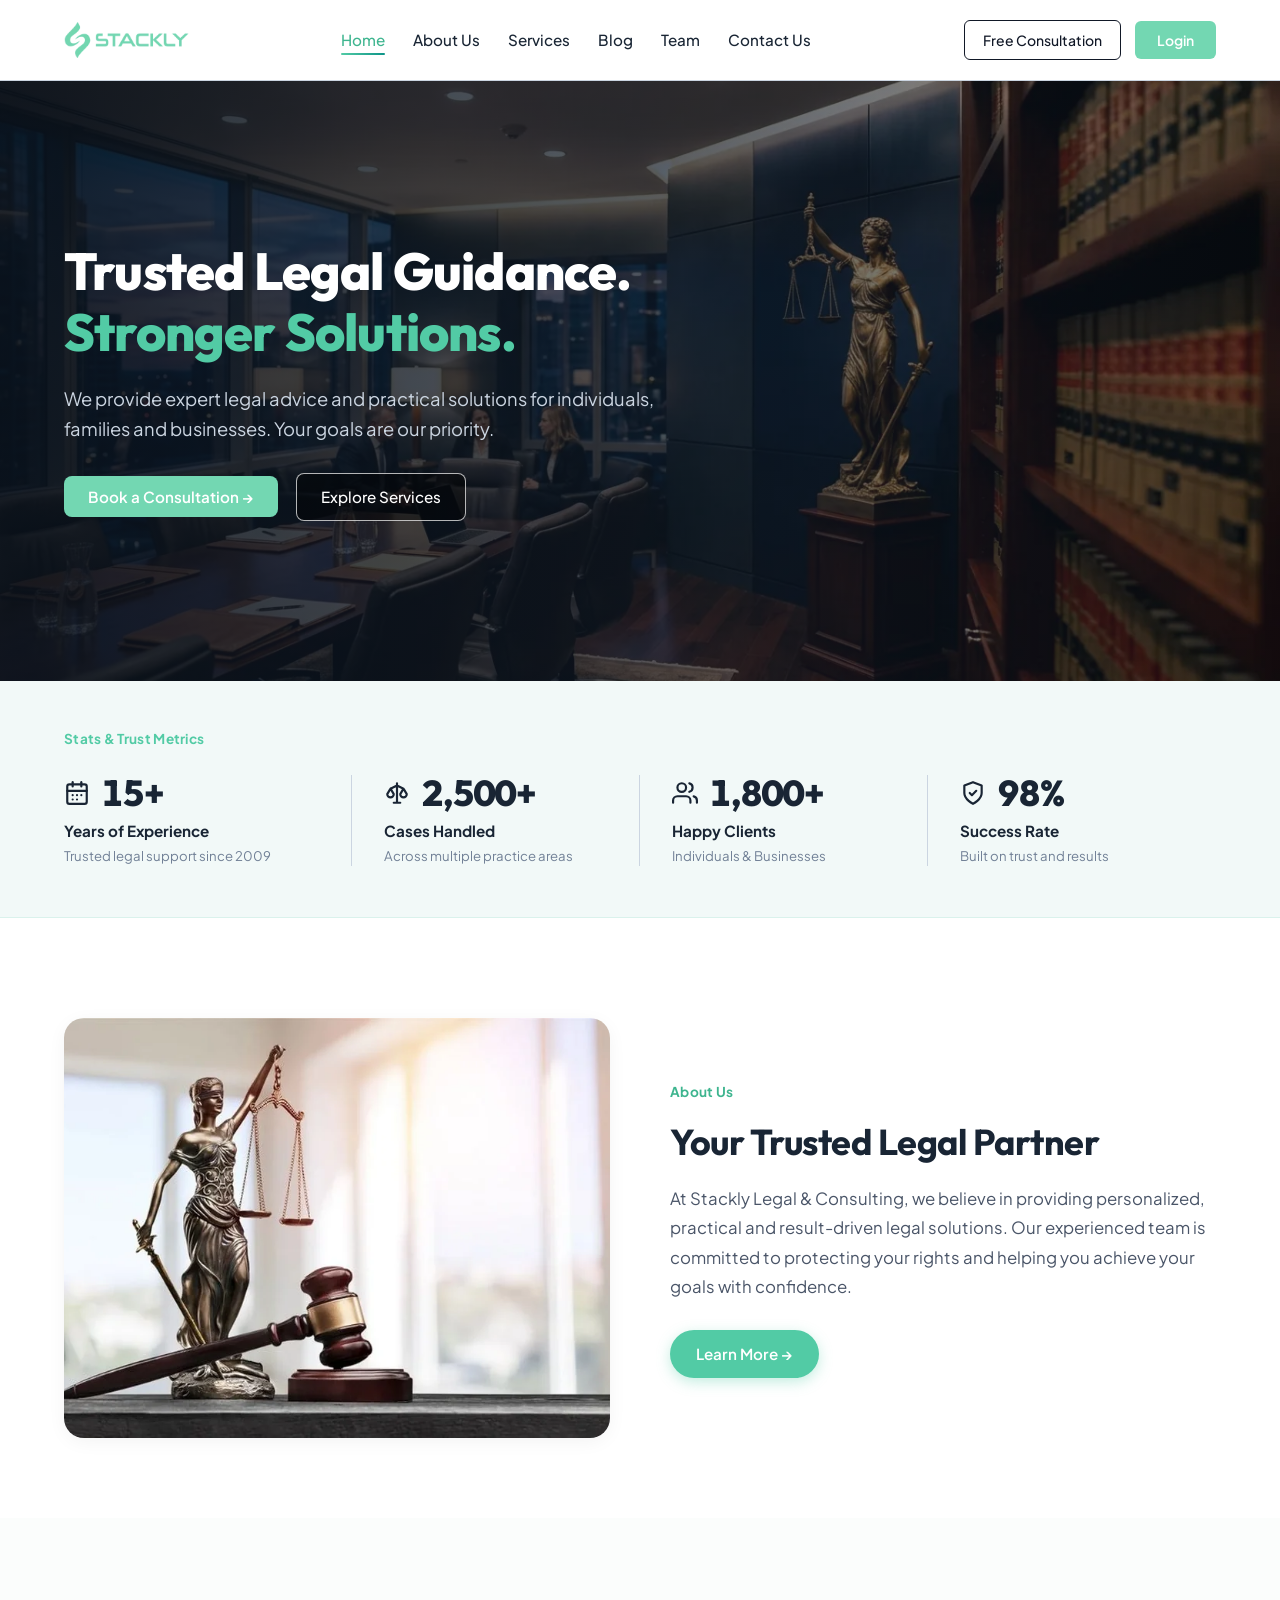
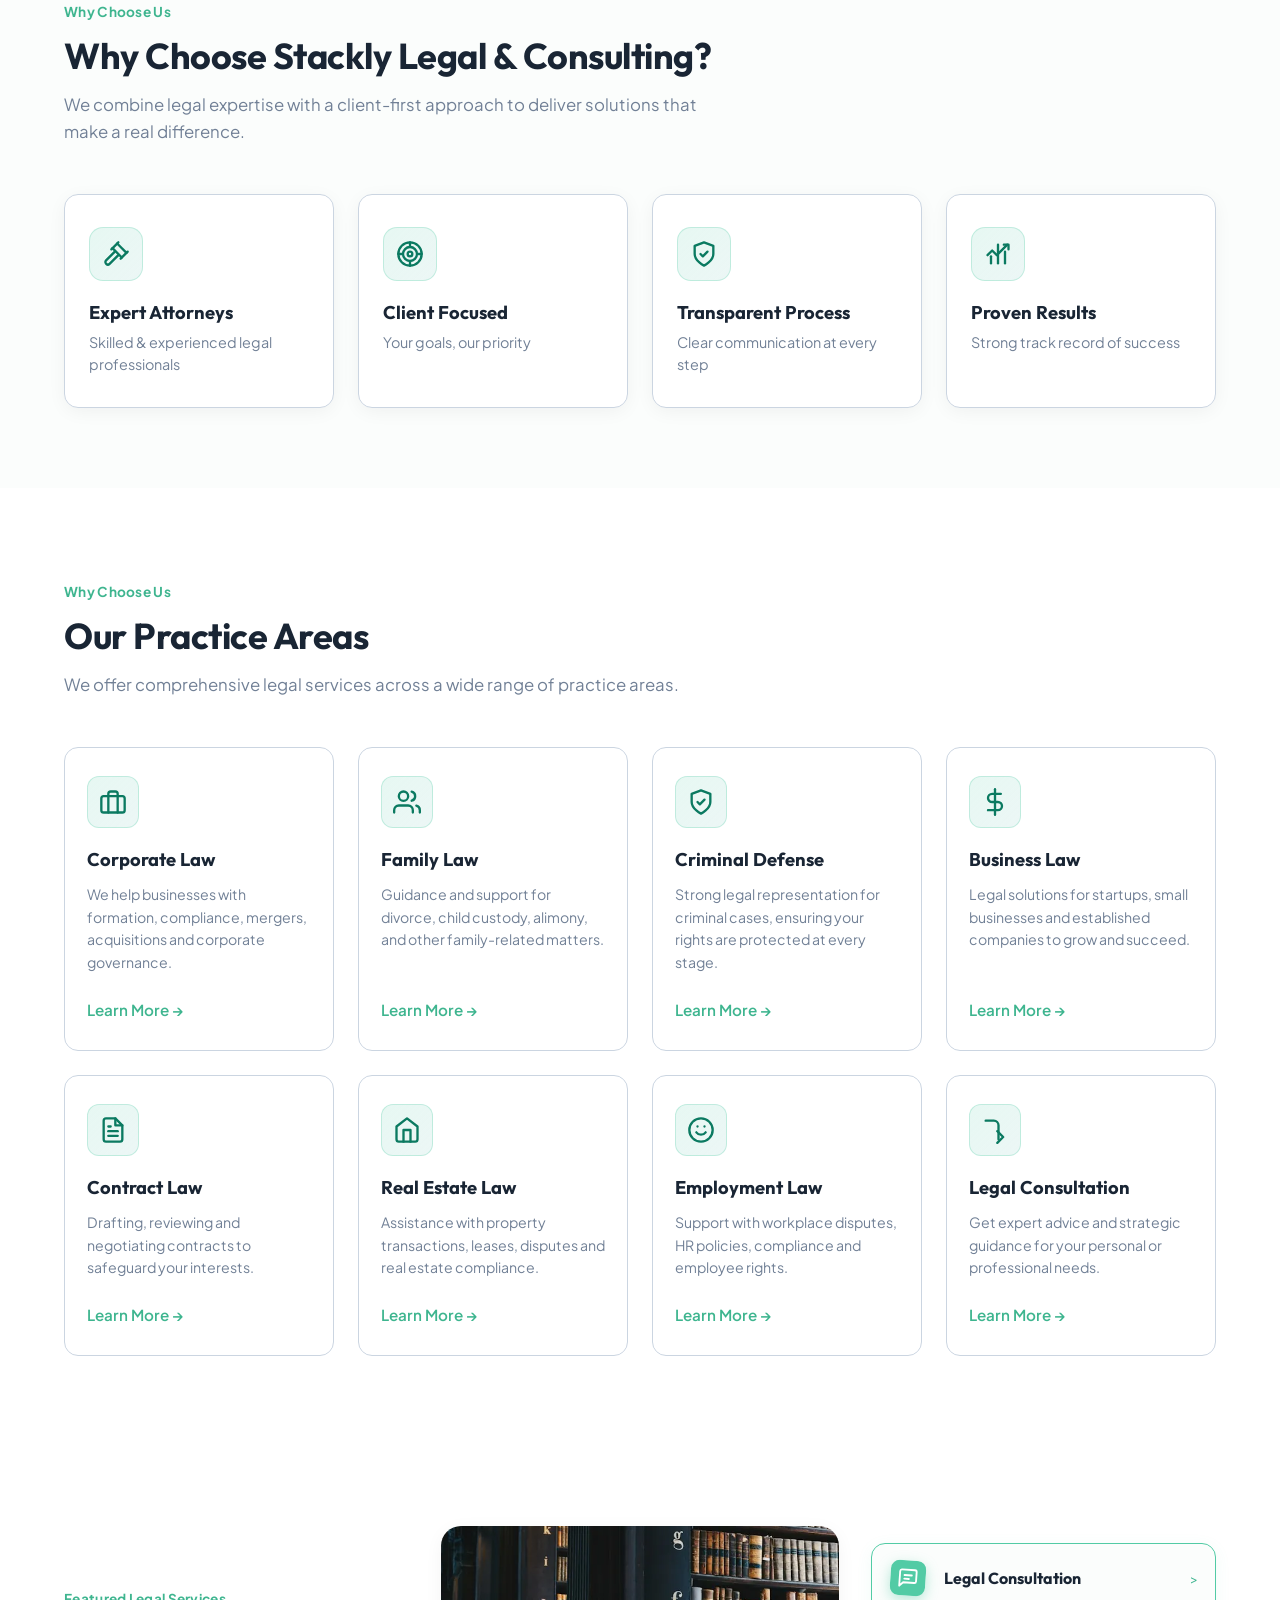
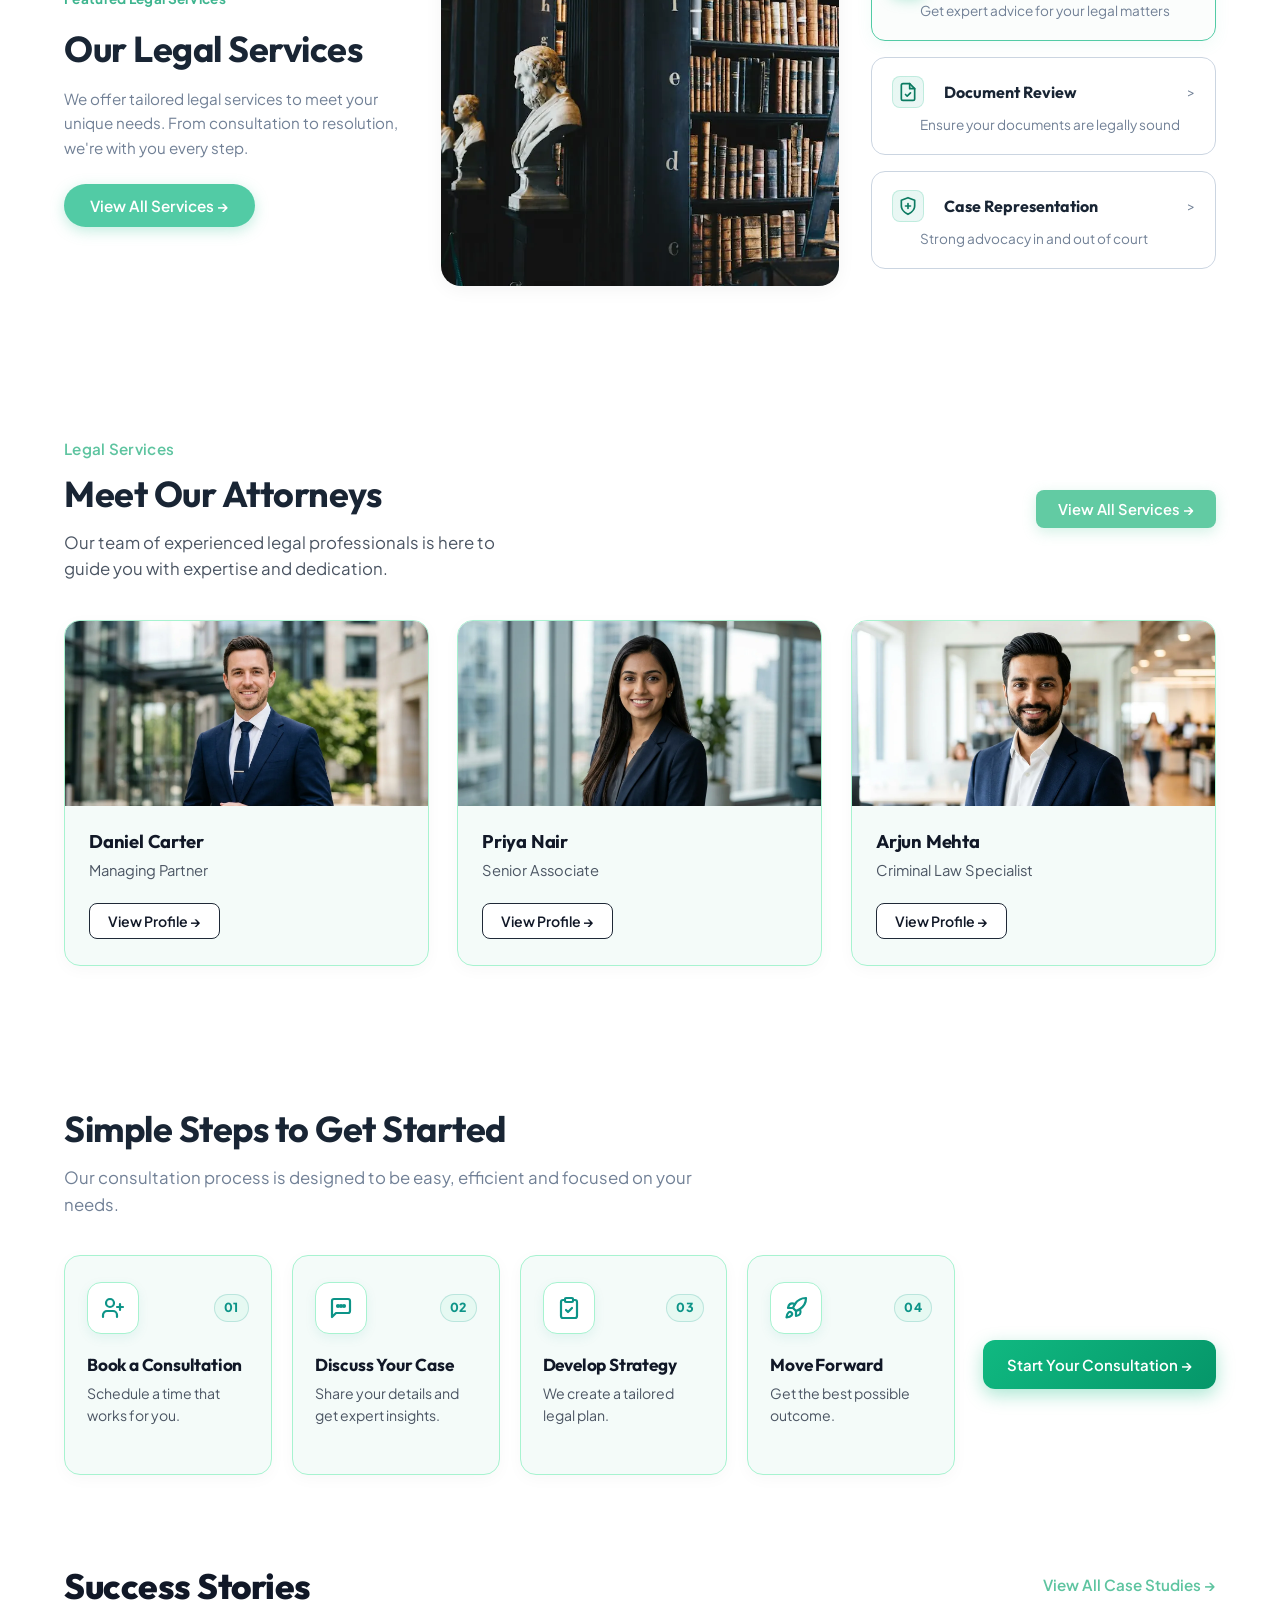
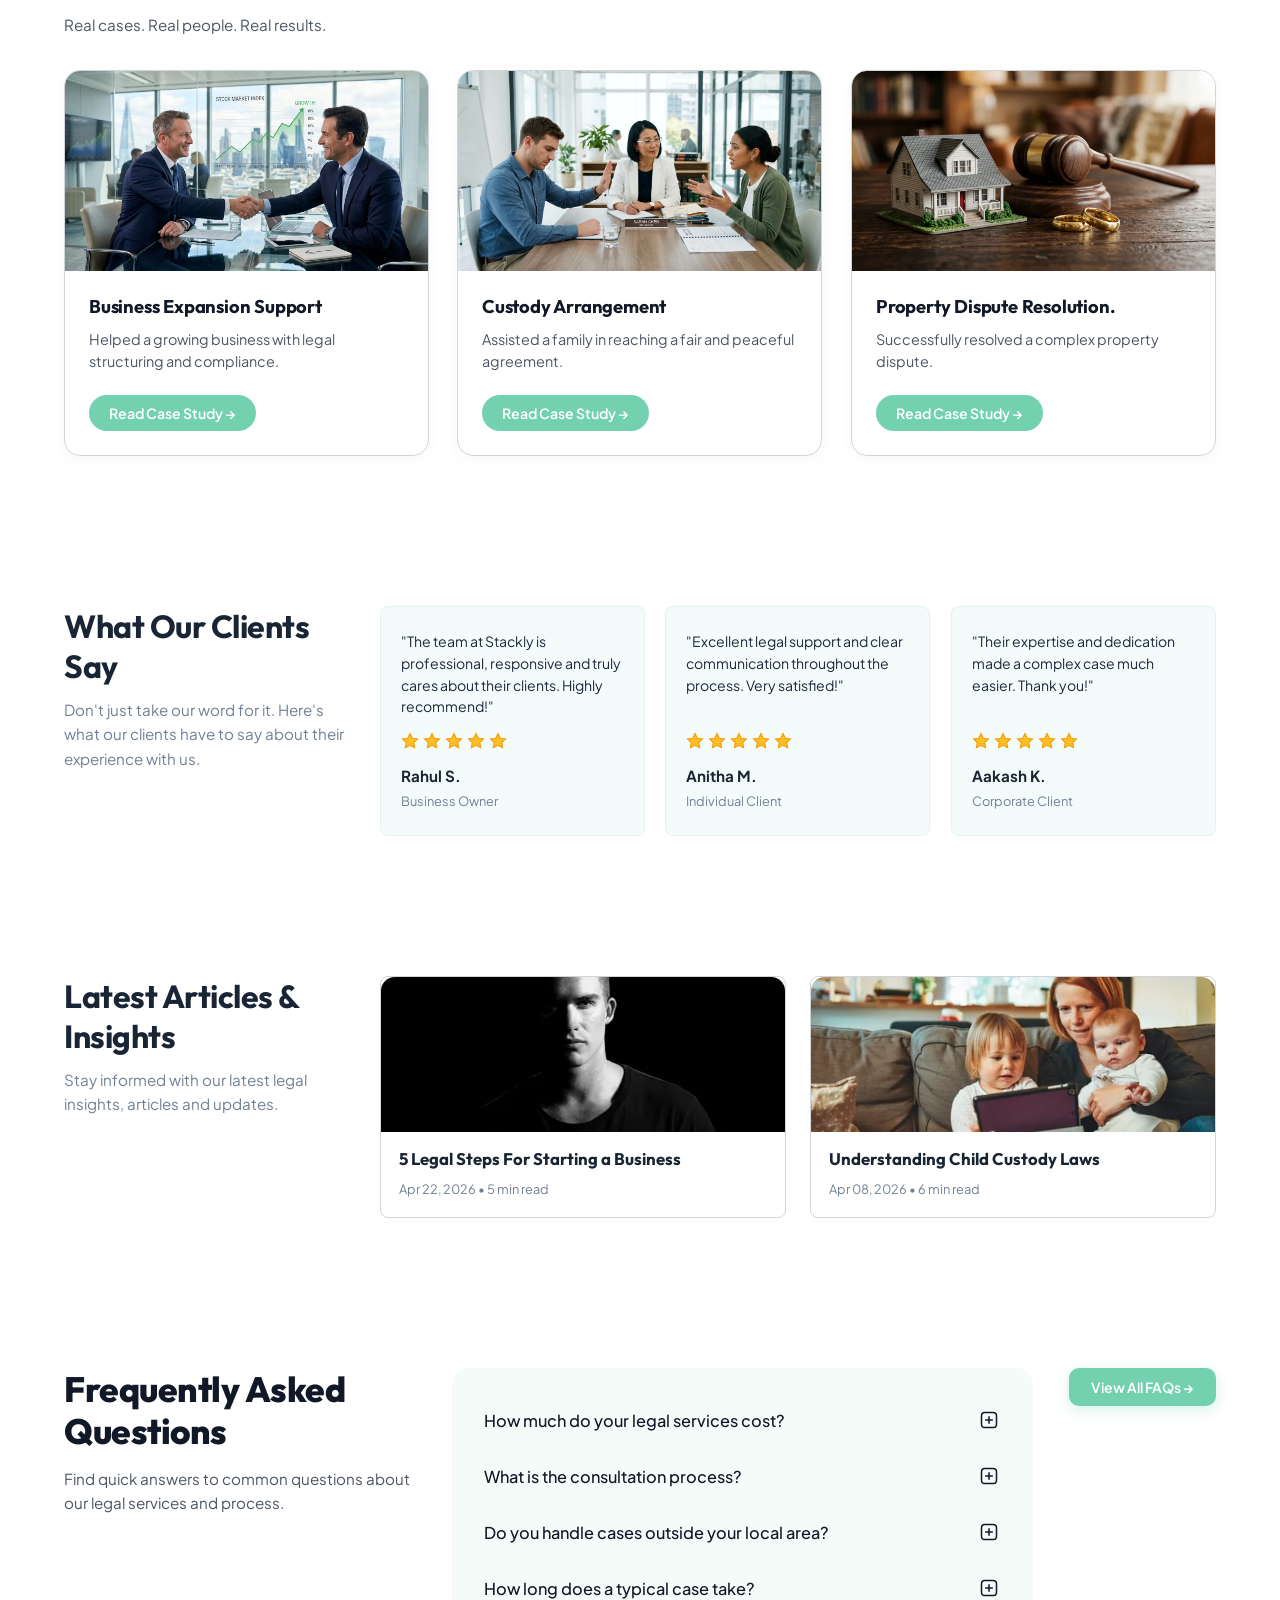
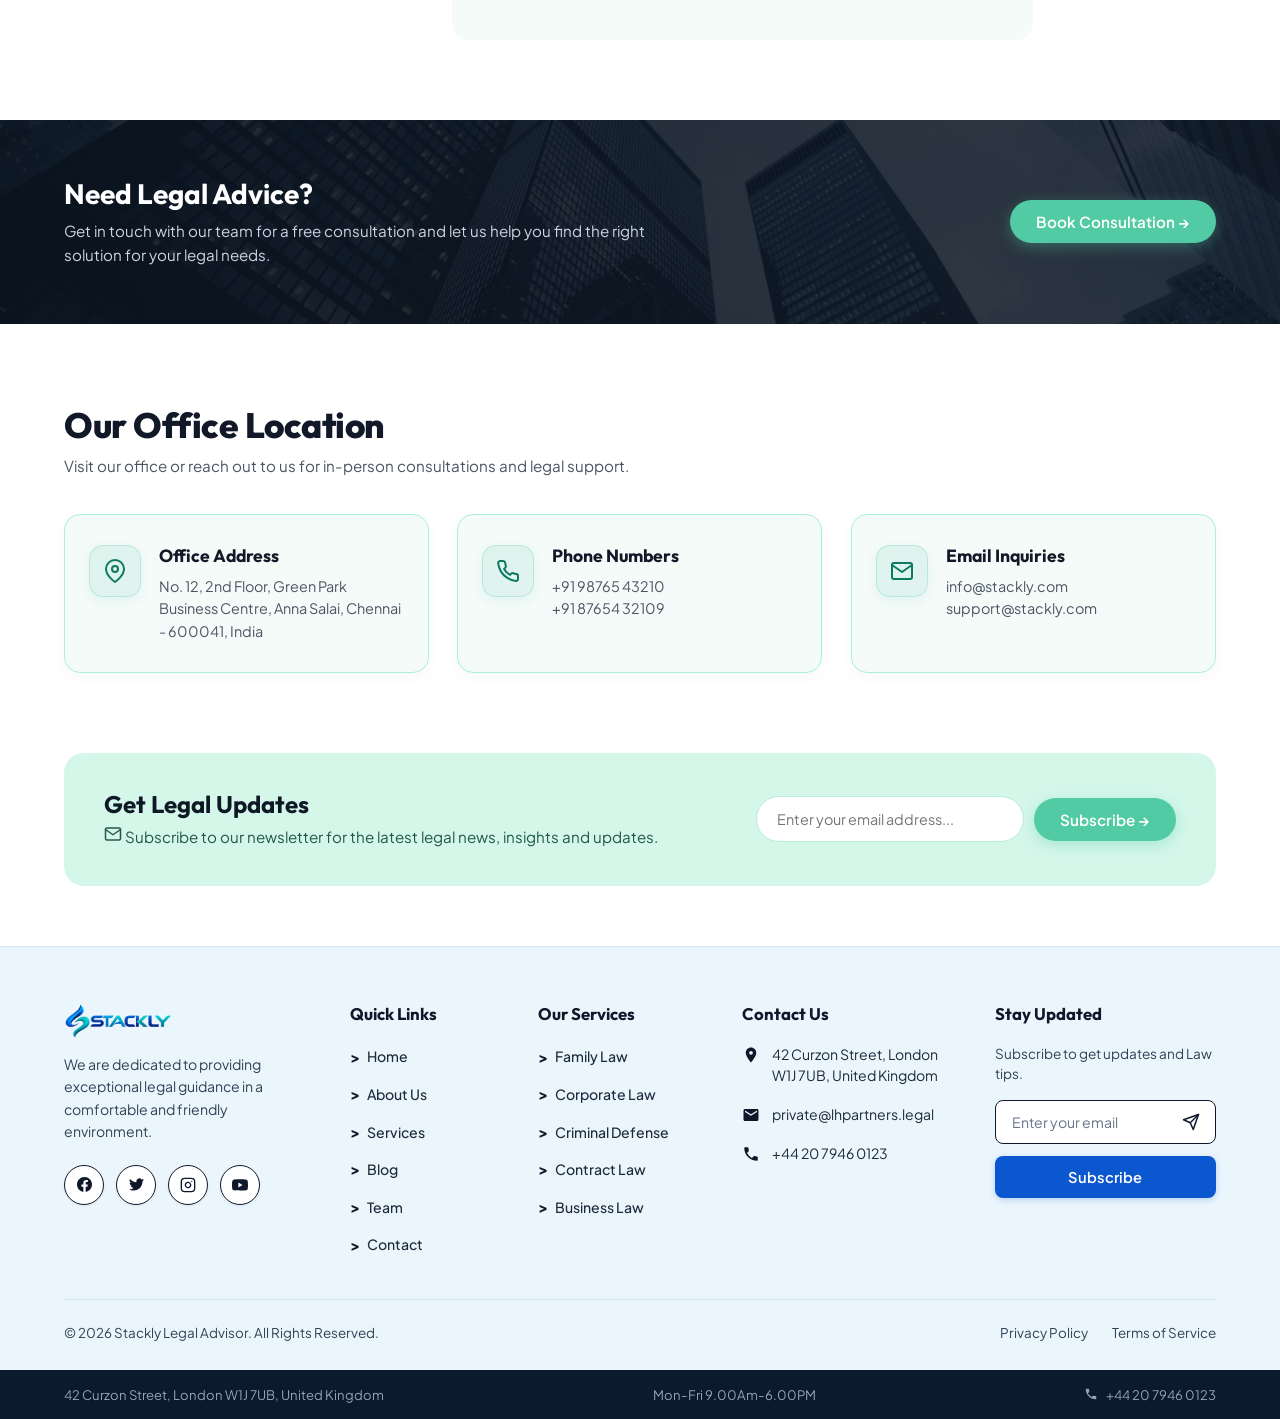
==== commit e88fe8ef: "Update hero section backgrounds and set new WebP logo in footer across all pages" ====
--- a/index.html
+++ b/index.html
@@ -909,7 +909,7 @@
         <!-- Col 1: Brand & Socials -->
         <div class="footer-brand">
           <a href="index.html" class="footer-brand-logo" aria-label="Stackly Home">
-            <img src="assets/images/logo-stackly-mint.webp" alt="Stackly" class="footer-brand-img">
+            <img src="assets/images/logo-stackly-footer.webp" alt="Stackly" class="footer-brand-img">
           </a>
           <p class="footer-brand-desc">We are dedicated to providing exceptional legal guidance in a comfortable and friendly environment.</p>
           <div class="footer-social-circle-row">
--- a/css/style.css
+++ b/css/style.css
@@ -428,7 +428,7 @@
   display: flex;
   align-items: center;
   background-color: var(--navy-dark);
-  background-image: url('assets/images/hero-bg.webp');
+  background-image: url('../assets/images/hero-bg.webp');
   background-size: cover;
   background-position: center right;
   color: #ffffff;
@@ -438,7 +438,7 @@
 .hero-overlay {
   position: absolute;
   inset: 0;
-  background: linear-gradient(90deg, rgba(10, 18, 28, 0.92) 0%, rgba(15, 25, 38, 0.75) 50%, rgba(15, 25, 38, 0.4) 100%);
+  background: linear-gradient(90deg, rgba(10, 18, 28, 0.90) 0%, rgba(15, 25, 38, 0.70) 50%, rgba(15, 25, 38, 0.35) 100%);
   z-index: 1;
 }
 
@@ -1834,7 +1834,7 @@
 .advice-cta-section {
   position: relative;
   background-color: var(--navy-dark);
-  background-image: url('assets/images/cta-bg.webp');
+  background-image: url('../assets/images/cta-bg.webp');
   background-size: cover;
   background-position: center;
   color: #ffffff;
@@ -2652,11 +2652,21 @@
   display: flex;
   align-items: center;
   background-color: var(--navy-dark);
-  background-image: url('assets/images/hero-bg.webp');
+  background-image: url('../assets/images/about-hero-bg.webp');
   background-size: cover;
   background-position: center right;
   color: #ffffff;
   overflow: hidden;
+}
+
+.services-hero-section {
+  background-image: url('../assets/images/services-hero-bg.webp') !important;
+  background-position: center right;
+}
+
+.team-hero-section {
+  background-image: url('../assets/images/team-hero-bg.webp') !important;
+  background-position: center right;
 }
 
 .about-hero-title {
@@ -2667,7 +2677,8 @@
   color: #ffffff;
 }
 
-.breadcrumb {
+.breadcrumb,
+.hero-breadcrumb {
   display: inline-flex;
   align-items: center;
   gap: 8px;
@@ -2676,15 +2687,19 @@
   margin-top: 24px;
 }
 
-.breadcrumb a {
+.breadcrumb a,
+.hero-breadcrumb a {
   color: #cbd5e1;
 }
 
-.breadcrumb a:hover {
+.breadcrumb a:hover,
+.hero-breadcrumb a:hover {
   color: var(--primary-mint);
 }
 
-.breadcrumb span {
+.breadcrumb span,
+.hero-breadcrumb span,
+.hero-breadcrumb .breadcrumb-current {
   color: var(--primary-mint);
   font-weight: 600;
 }
@@ -3450,8 +3465,8 @@
 }
 
 .blog-hero-section {
-  background-image: url('assets/images/blog-hero-bg.webp') !important;
-  background-position: center center;
+  background-image: url('../assets/images/blog-hero-bg.webp') !important;
+  background-position: center right;
 }
 
 
@@ -3740,7 +3755,7 @@
   display: flex;
   align-items: center;
   background-color: var(--navy-dark);
-  background-image: url('assets/images/contact-hero-bg.webp') !important;
+  background-image: url('../assets/images/contact-hero-bg.webp') !important;
   background-size: cover;
   background-position: center center;
   color: #ffffff;
@@ -3840,7 +3855,7 @@
   border: 1px solid rgba(255, 255, 255, 0.12);
   border-radius: var(--radius-lg);
   overflow: hidden;
-  background-image: url('assets/images/about-statue.webp');
+  background-image: url('../assets/images/about-statue.webp');
   background-size: cover;
   background-position: center center;
   box-shadow: 0 10px 30px rgba(15, 25, 38, 0.08);
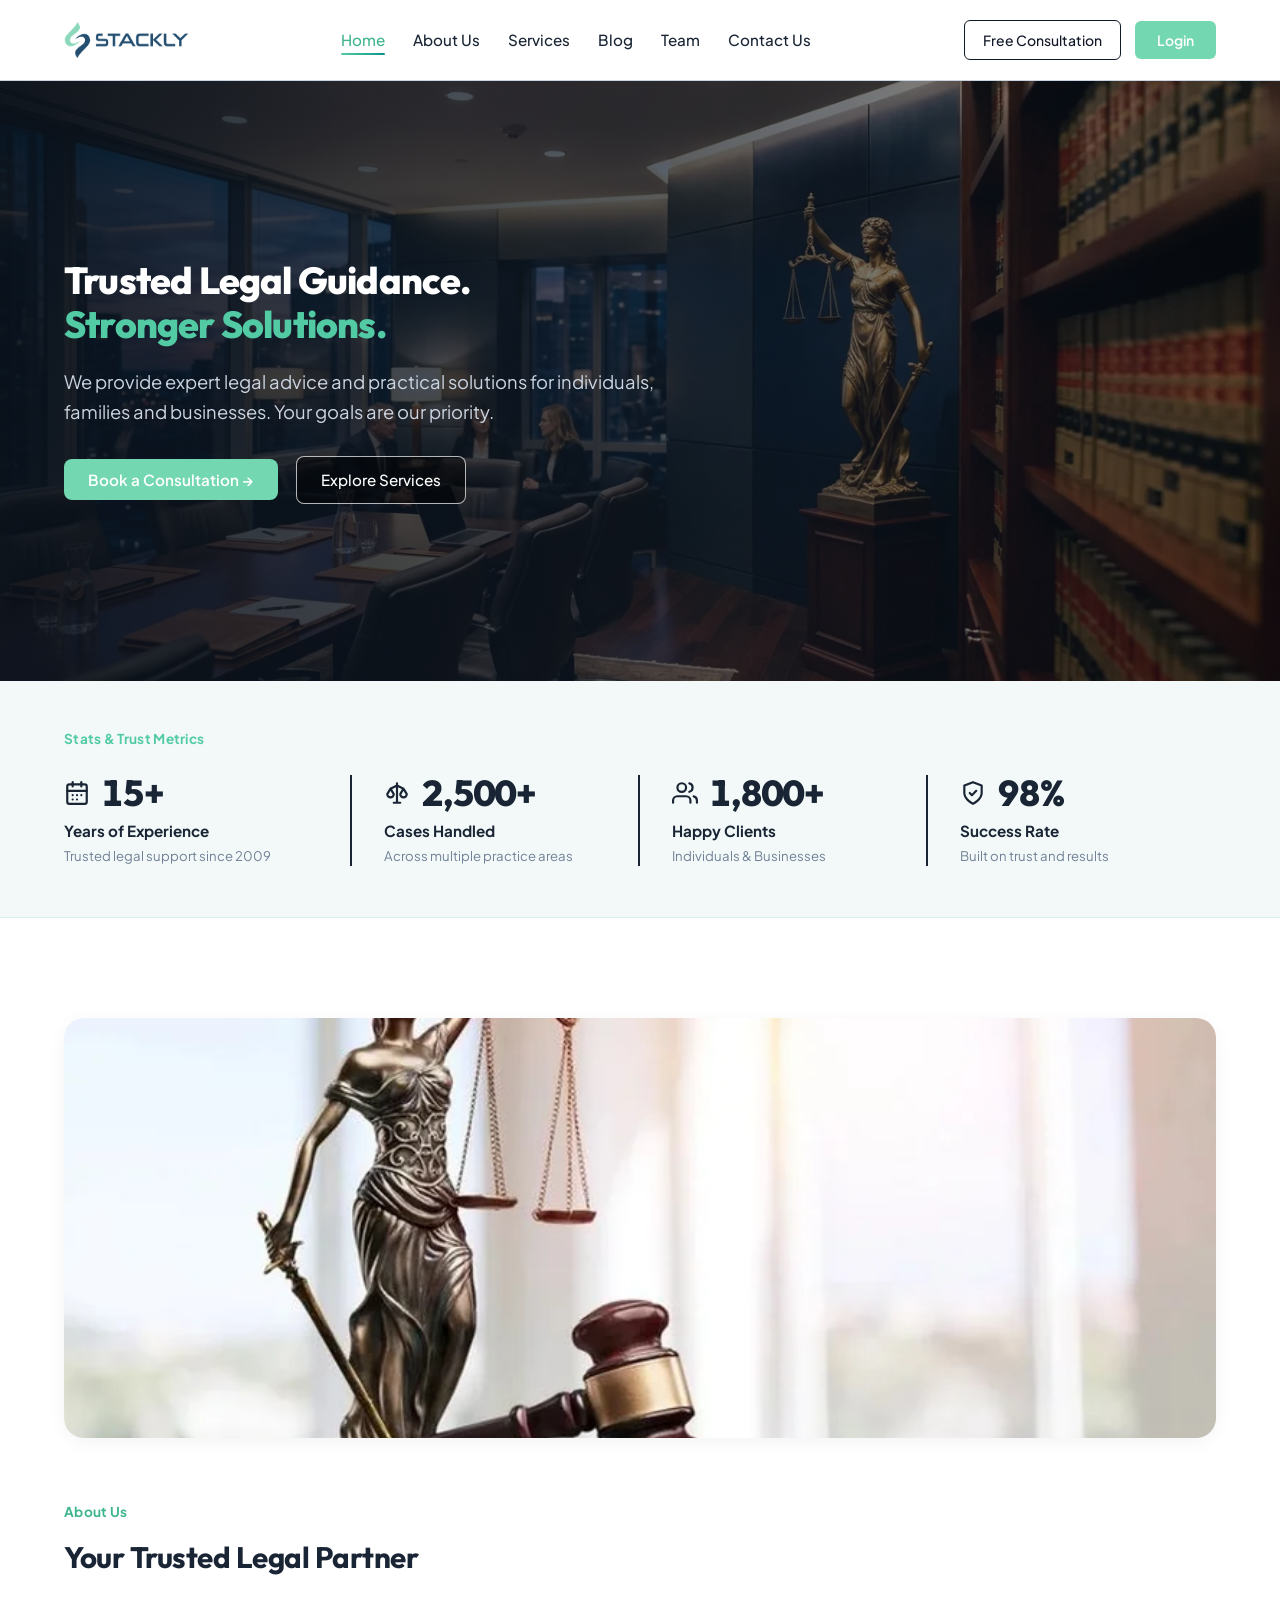
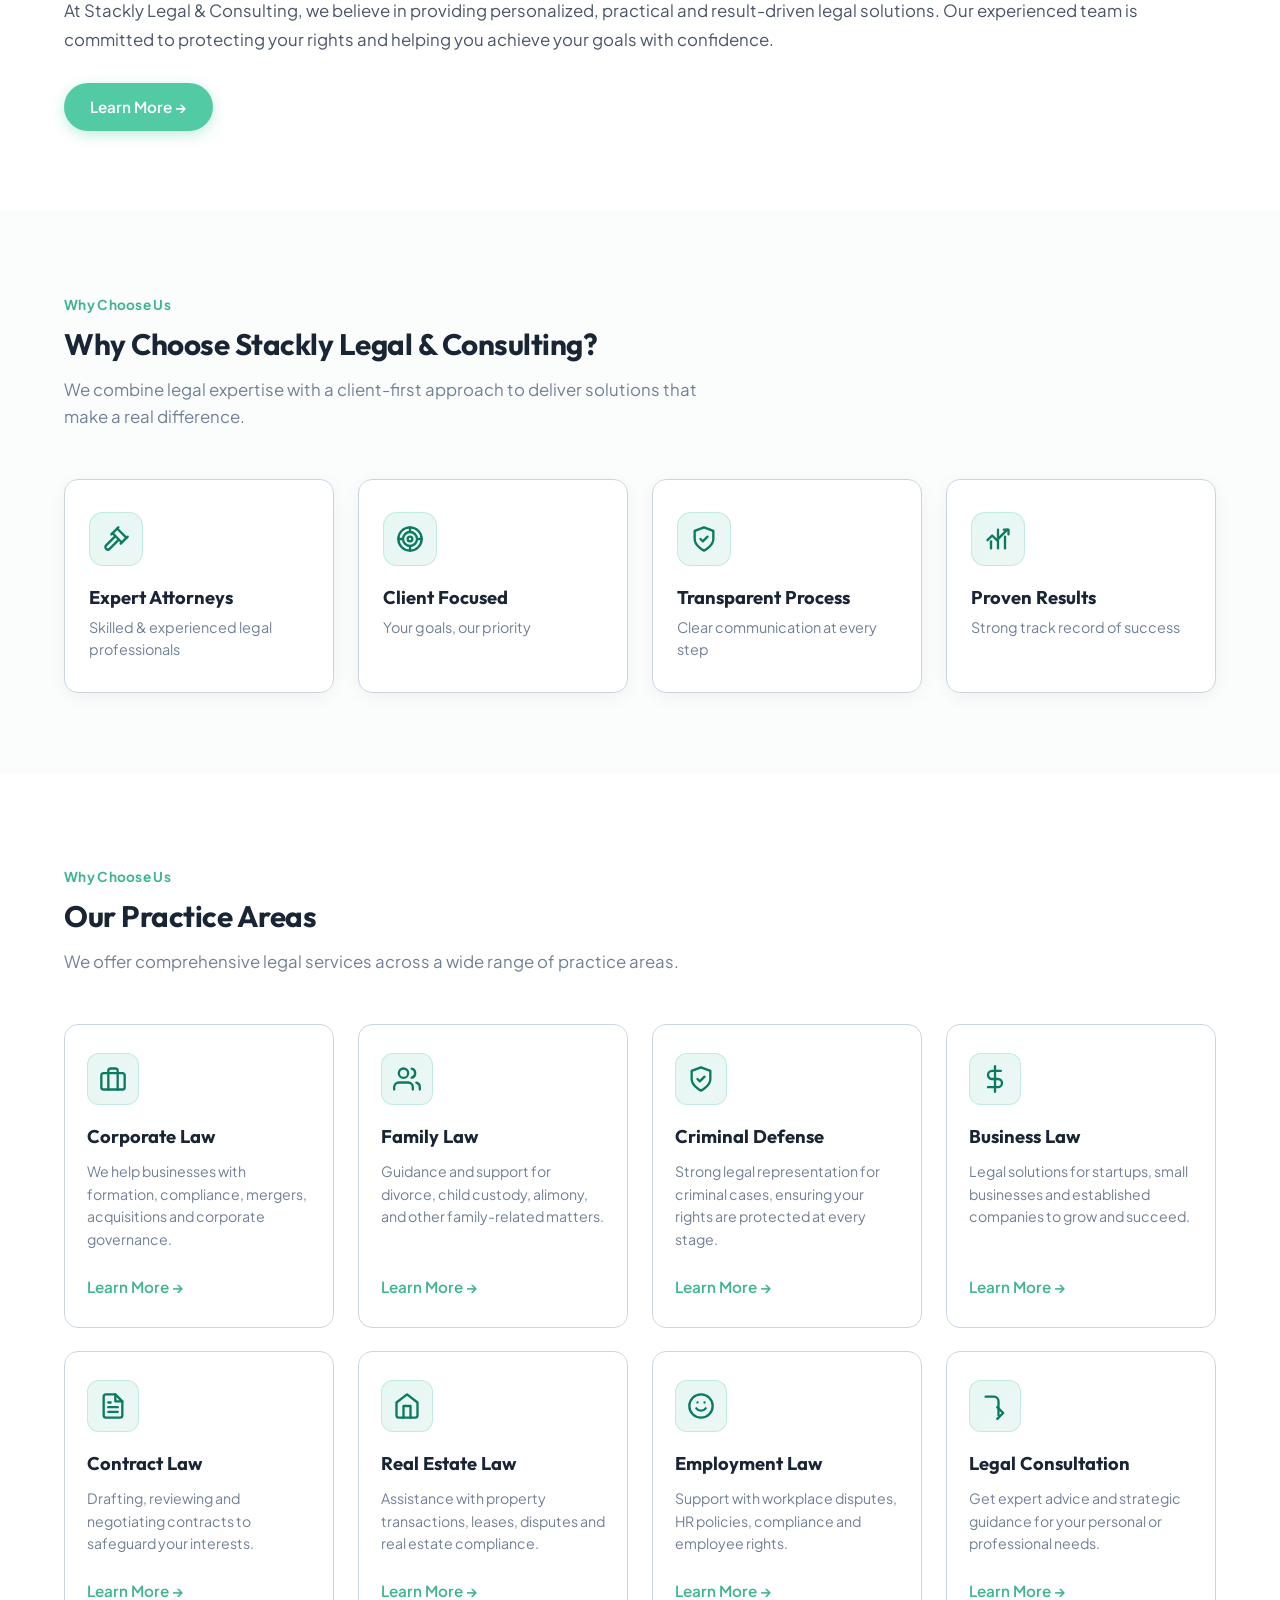
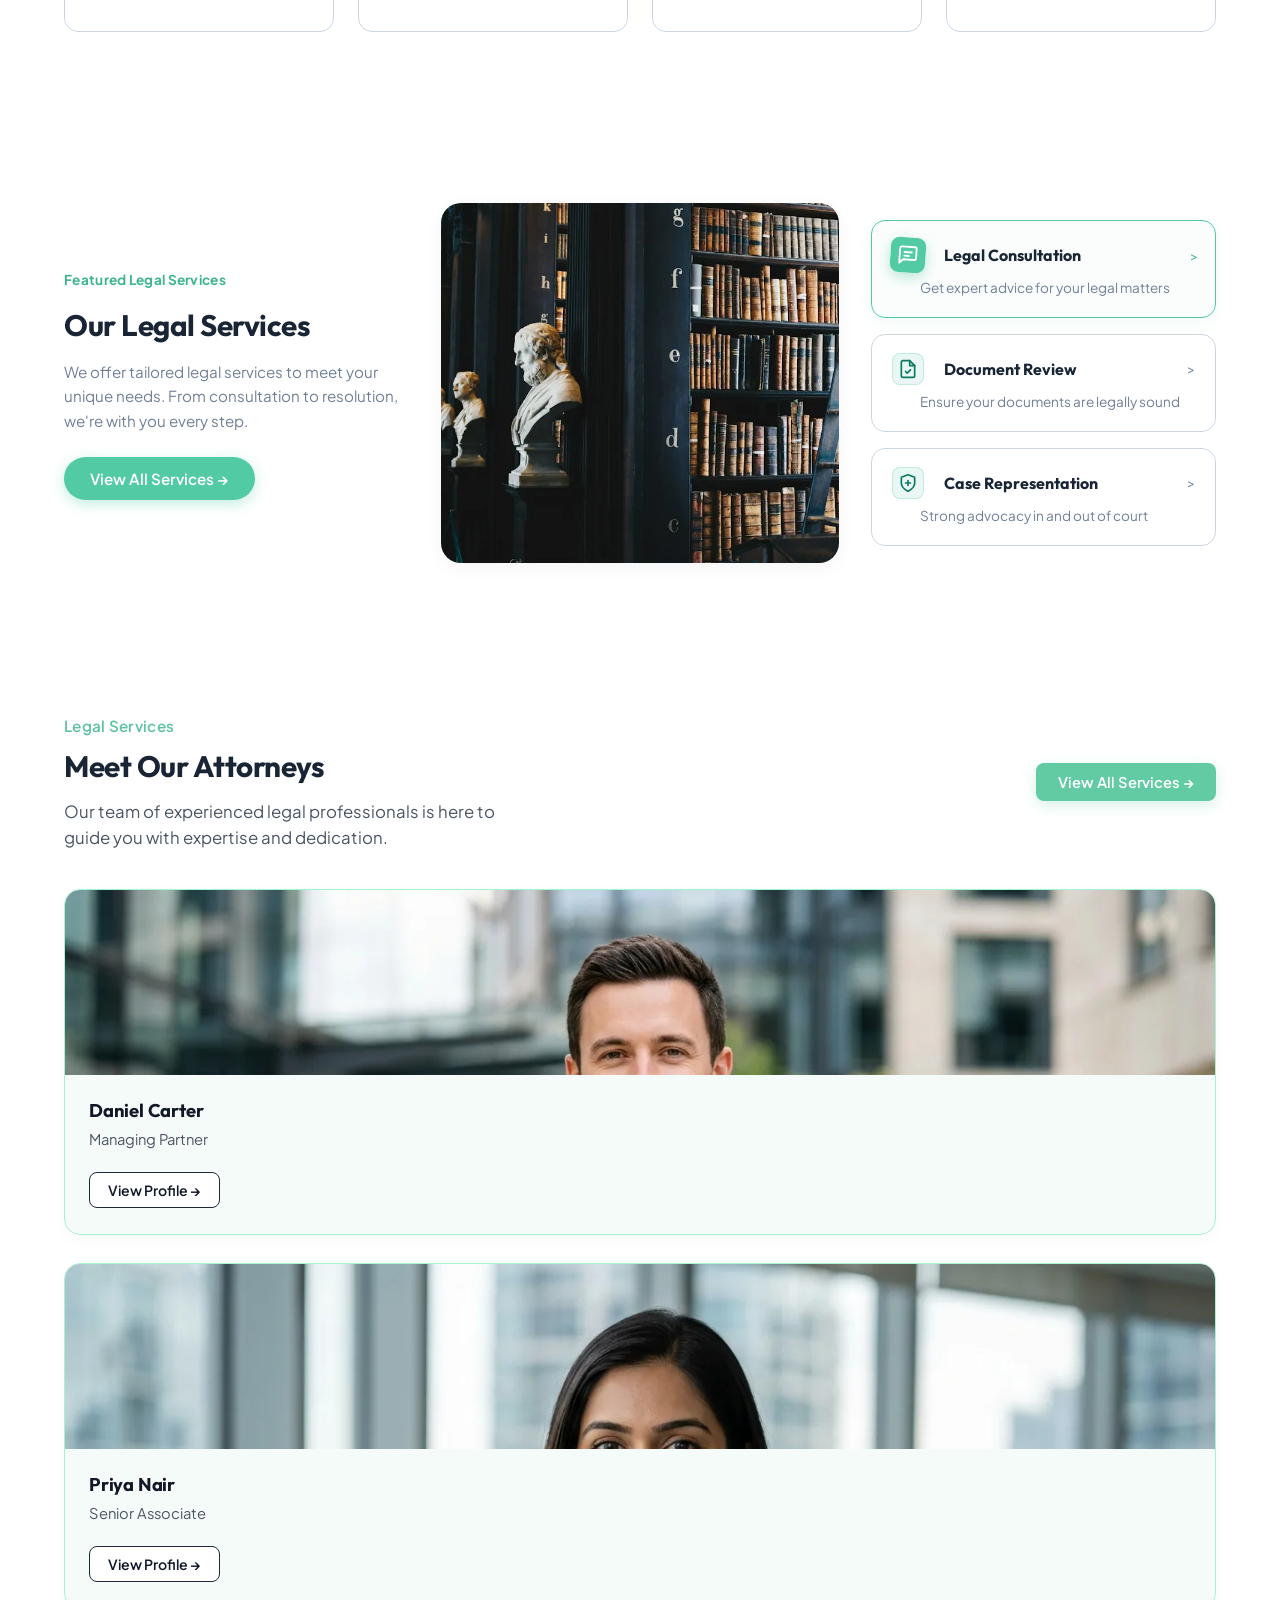
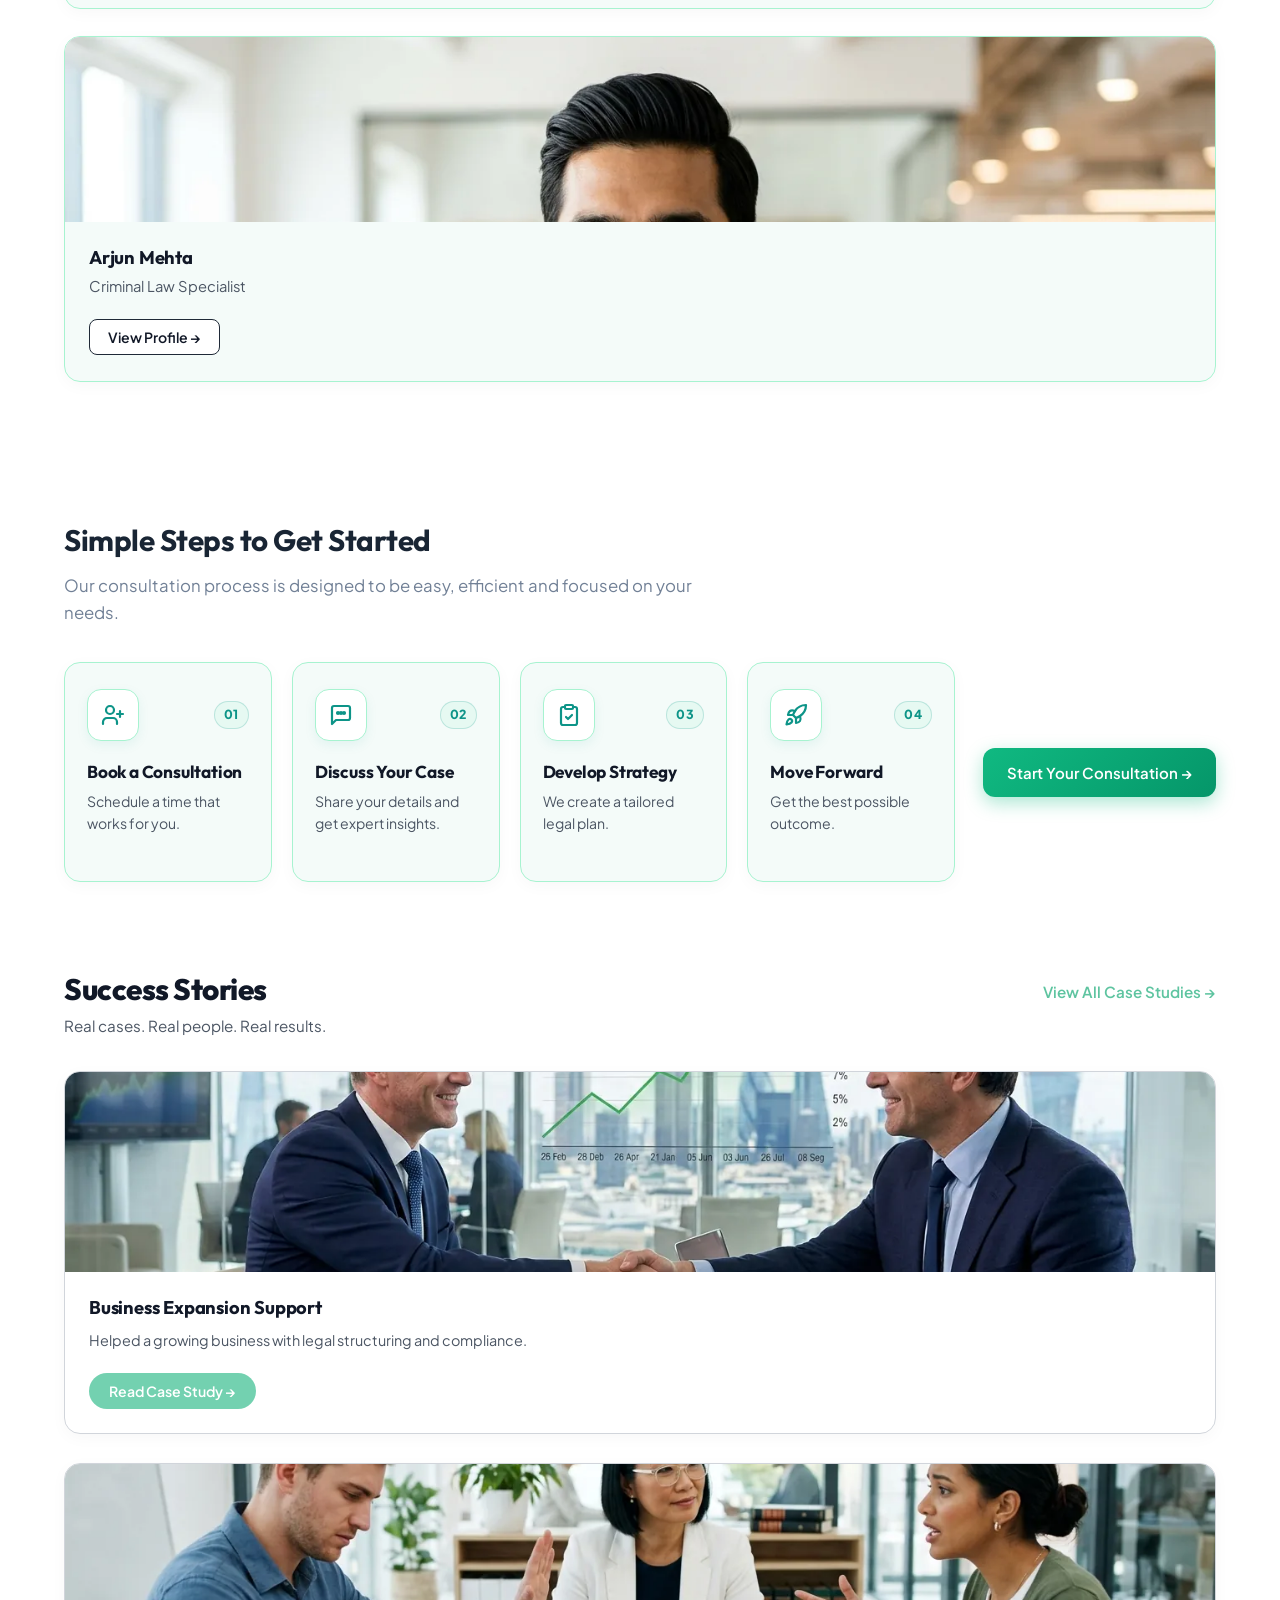
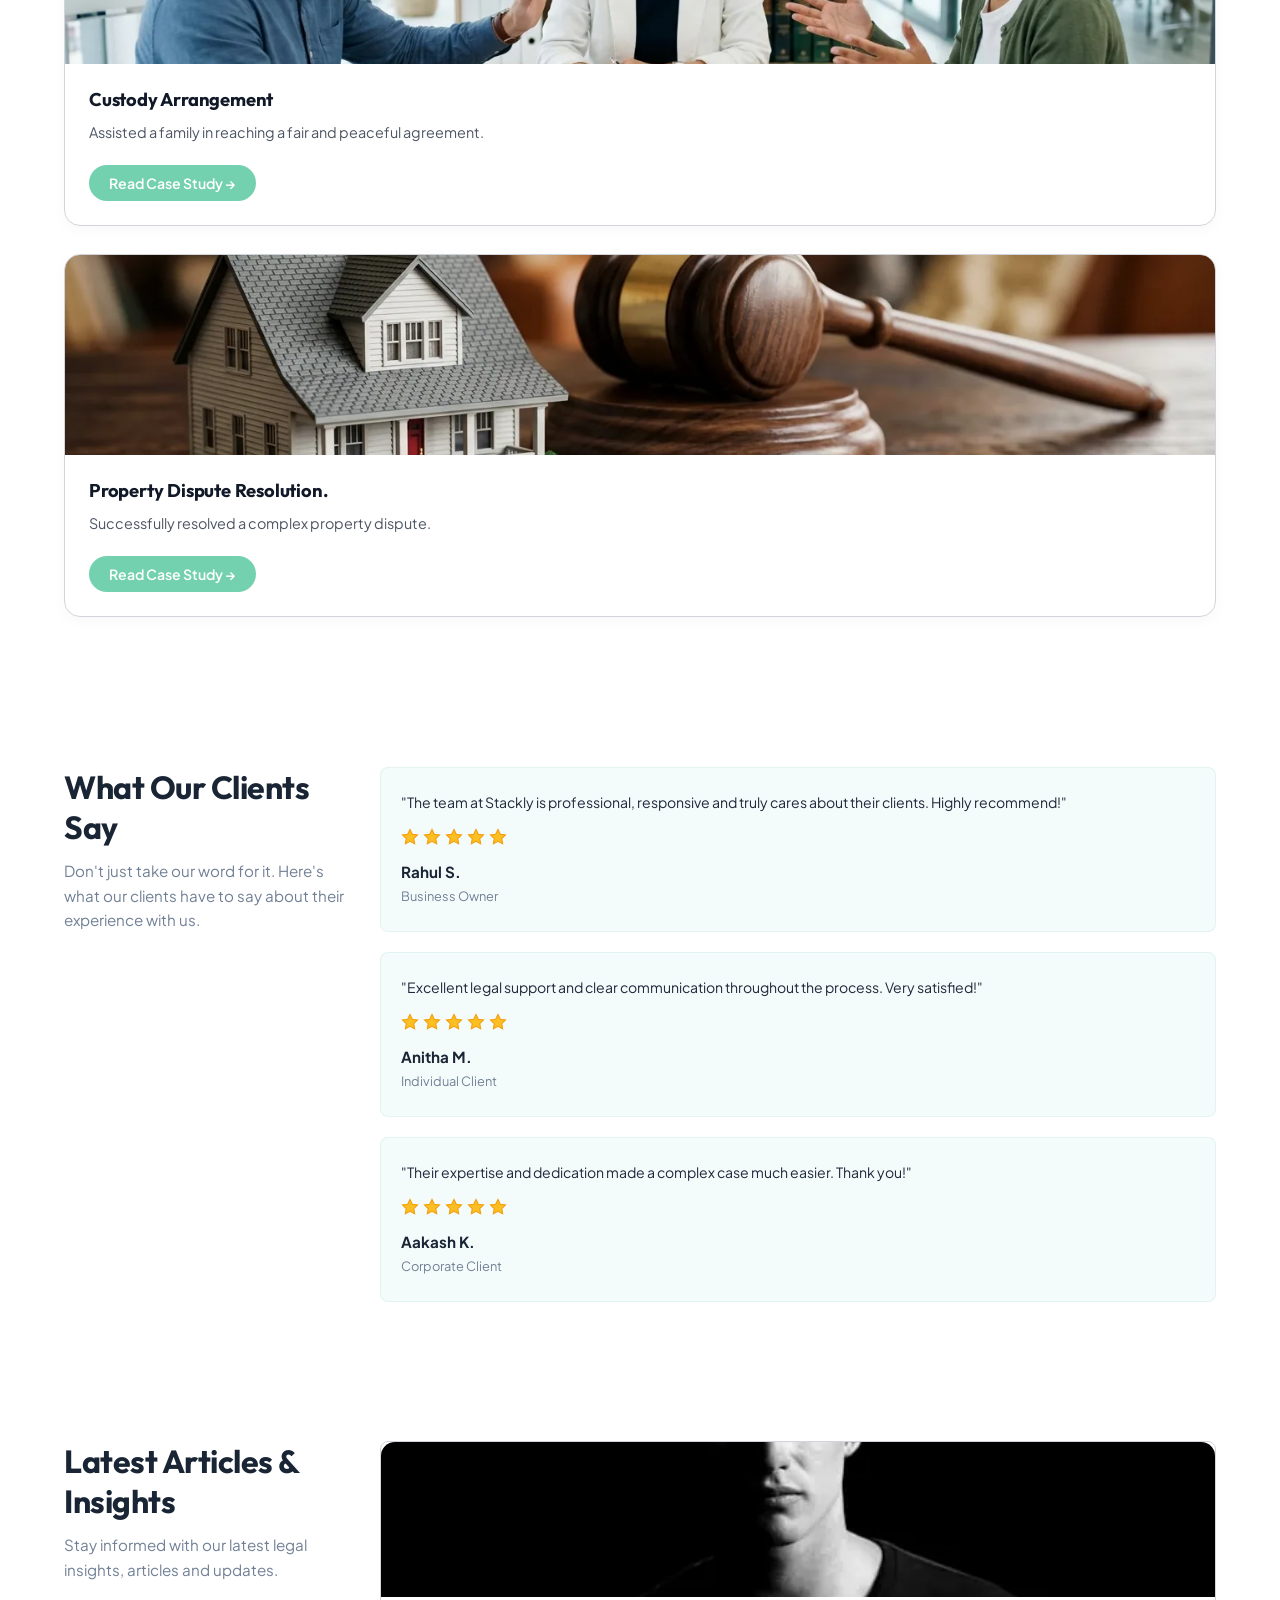
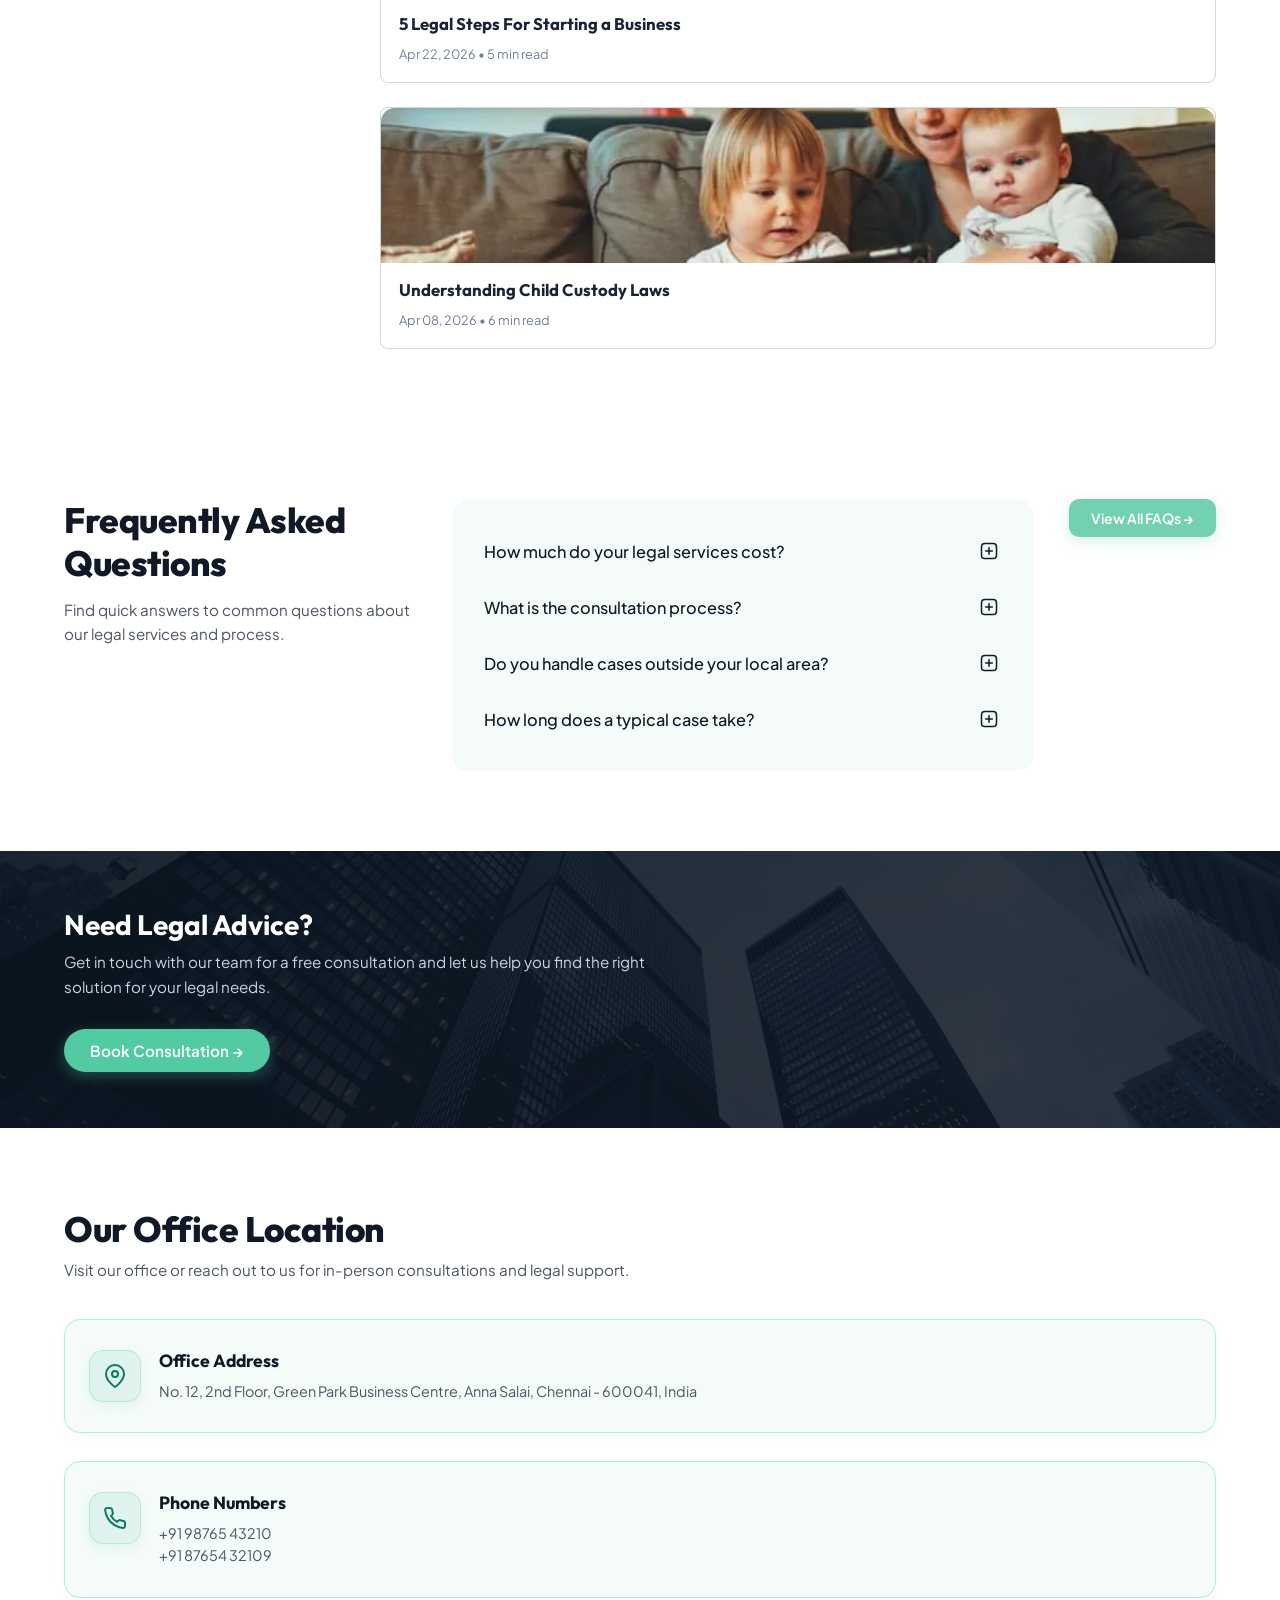
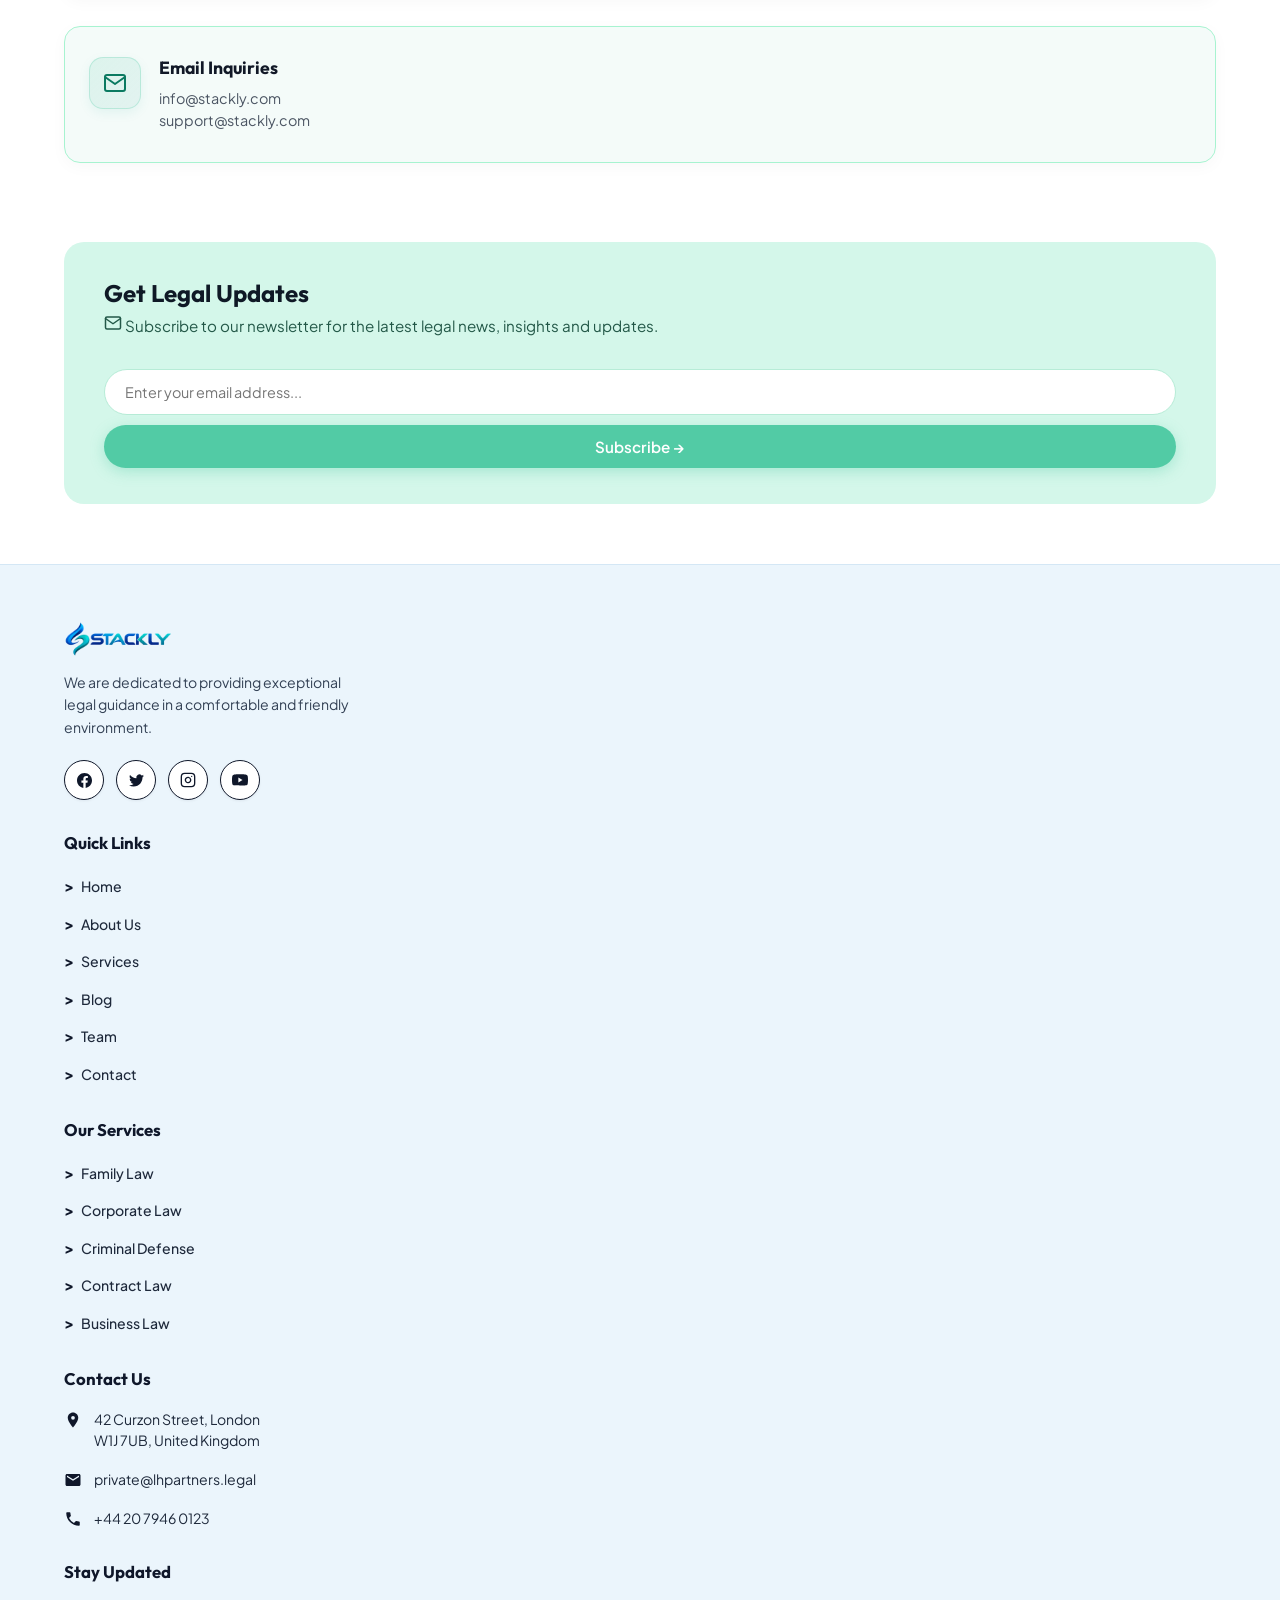
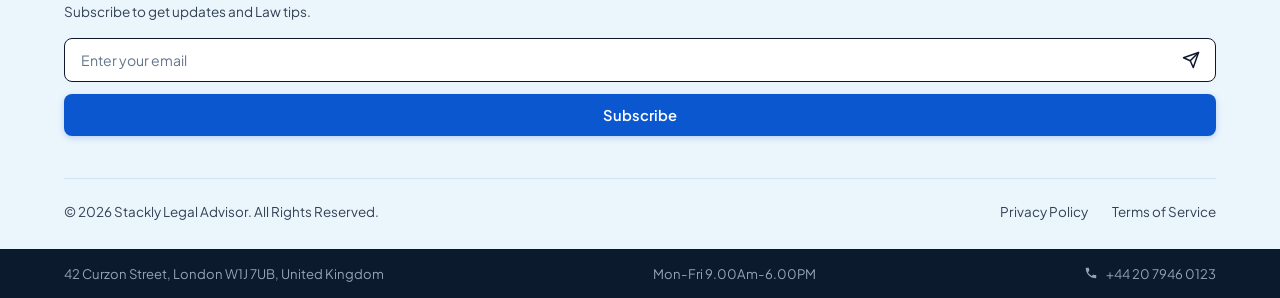
==== commit 929640ba: "Fix mobile view: full page dashboard navigation, pinned logout footer, auth layouts, and responsiven" ====
--- a/index.html
+++ b/index.html
@@ -6,7 +6,7 @@
   <title>Stackly Legal & Consulting | Trusted Legal Guidance. Stronger Solutions.</title>
   <meta name="description" content="Expert legal advice and practical solutions for individuals, families, and businesses. Committed to protecting your rights and achieving your goals.">
   <link rel="stylesheet" href="css/style.css">
-  <link rel="icon" type="image/webp" href="assets/images/logo-stackly-mint.webp">
+  <link rel="icon" type="image/png" href="assets/images/logo-stackly.png">
 </head>
 <body>
 
@@ -16,7 +16,7 @@
             <header class="site-header">
     <div class="container navbar">
       <a href="index.html" class="nav-brand" aria-label="Stackly Home">
-        <img src="assets/images/logo-stackly-mint.webp" alt="Stackly" class="nav-brand-img">
+        <img src="assets/images/logo-stackly.png" alt="Stackly" class="nav-brand-img">
       </a>
       <nav>
         <ul class="nav-menu">
@@ -913,24 +913,24 @@
           </a>
           <p class="footer-brand-desc">We are dedicated to providing exceptional legal guidance in a comfortable and friendly environment.</p>
           <div class="footer-social-circle-row">
-            <a href="#" class="social-circle-btn" aria-label="Facebook">
+            <a href="404.html" class="social-circle-btn" aria-label="Facebook">
               <svg width="15" height="15" viewBox="0 0 24 24" fill="currentColor">
                 <path d="M24 12.073c0-6.627-5.373-12-12-12s-12 5.373-12 12c0 5.99 4.388 10.954 10.125 11.854v-8.385H7.078v-3.47h3.047V9.43c0-3.007 1.792-4.669 4.533-4.669 1.312 0 2.686.235 2.686.235v2.953H15.83c-1.491 0-1.956.925-1.956 1.874v2.25h3.328l-.532 3.47h-2.796v8.385C19.612 23.027 24 18.062 24 12.073z"/>
               </svg>
             </a>
-            <a href="#" class="social-circle-btn" aria-label="Twitter">
+            <a href="404.html" class="social-circle-btn" aria-label="Twitter">
               <svg width="15" height="15" viewBox="0 0 24 24" fill="currentColor">
                 <path d="M23.953 4.57a10 10 0 01-2.825.775 4.958 4.958 0 002.163-2.723c-.951.555-2.005.959-3.127 1.184a4.92 4.92 0 00-8.384 4.482C7.69 8.095 4.067 6.13 1.64 3.162a4.822 4.822 0 00-.666 2.475c0 1.71.87 3.213 2.188 4.096a4.904 4.904 0 01-2.228-.616v.06a4.923 4.923 0 003.946 4.827 4.996 4.996 0 01-2.212.085 4.936 4.936 0 004.604 3.417 9.867 9.867 0 01-6.102 2.105c-.39 0-.779-.023-1.17-.067a13.995 13.995 0 007.557 2.209c9.053 0 13.998-7.496 13.998-13.985 0-.21 0-.42-.015-.63A9.936 9.936 0 0024 4.59z"/>
               </svg>
             </a>
-            <a href="#" class="social-circle-btn" aria-label="Instagram">
+            <a href="404.html" class="social-circle-btn" aria-label="Instagram">
               <svg width="16" height="16" viewBox="0 0 24 24" fill="none" stroke="currentColor" stroke-width="2" stroke-linecap="round" stroke-linejoin="round">
                 <rect x="2" y="2" width="20" height="20" rx="5" ry="5"></rect>
                 <path d="M16 11.37A4 4 0 1 1 12.63 8 4 4 0 0 1 16 11.37z"></path>
                 <line x1="17.5" y1="6.5" x2="17.51" y2="6.5"></line>
               </svg>
             </a>
-            <a href="#" class="social-circle-btn" aria-label="YouTube">
+            <a href="404.html" class="social-circle-btn" aria-label="YouTube">
               <svg width="16" height="16" viewBox="0 0 24 24" fill="currentColor">
                 <path d="M23.498 6.186a3.016 3.016 0 0 0-2.122-2.136C19.505 3.545 12 3.545 12 3.545s-7.505 0-9.377.505A3.017 3.017 0 0 0 .502 6.186C0 8.07 0 12 0 12s0 3.93.502 5.814a3.016 3.016 0 0 0 2.122 2.136c1.871.505 9.376.505 9.376.505s7.505 0 9.377-.505a3.015 3.015 0 0 0 2.122-2.136C24 15.93 24 12 24 12s0-3.93-.502-5.814zM9.545 15.568V8.432L15.818 12l-6.273 3.568z"/>
               </svg>
--- a/css/style.css
+++ b/css/style.css
@@ -296,6 +296,13 @@
   transform: scale(1.04);
 }
 
+@media (max-width: 576px) {
+  .nav-brand-img {
+    height: 32px;
+    max-width: 140px;
+  }
+}
+
 .footer-brand-img {
   height: 36px;
   width: auto;
@@ -309,17 +316,47 @@
   transform: scale(1.04);
 }
 
+.dash-sidebar .dash-brand-logo-link {
+  display: inline-flex;
+  align-items: center;
+  background: #ffffff;
+  padding: 5px 12px;
+  border-radius: 8px;
+  box-shadow: 0 2px 8px rgba(0, 0, 0, 0.25);
+  transition: transform 0.25s ease, box-shadow 0.25s ease;
+  margin-bottom: 4px;
+}
+
+.dash-sidebar .dash-brand-logo-link:hover {
+  transform: translateY(-1px);
+  box-shadow: 0 4px 12px rgba(0, 0, 0, 0.35);
+}
+
 .dash-logo-img {
-  height: 32px;
+  height: 28px;
   width: auto;
-  max-width: 140px;
+  max-width: 130px;
   object-fit: contain;
   display: block;
   transition: transform 0.25s ease;
 }
 
 .dash-sidebar .nav-brand:hover .dash-logo-img {
-  transform: scale(1.04);
+  transform: scale(1.02);
+}
+
+.dash-topbar-mobile-logo {
+  display: none;
+  align-items: center;
+  text-decoration: none;
+}
+
+.dash-topbar-logo-img {
+  height: 28px;
+  width: auto;
+  max-width: 120px;
+  object-fit: contain;
+  display: block;
 }
 
 .auth-brand-logo {
@@ -408,6 +445,19 @@
 .nav-actions .btn-mint:hover {
   background: #52cba5;
   transform: translateY(-1px);
+}
+
+.mobile-nav-actions {
+  display: none !important;
+}
+
+@media (min-width: 769px) {
+  .mobile-toggle,
+  .mobile-nav-actions,
+  .mobile-drawer,
+  .mobile-drawer-overlay {
+    display: none !important;
+  }
 }
 
 .mobile-toggle {
@@ -578,7 +628,7 @@
   display: flex;
   flex-direction: column;
   padding: 0 32px;
-  border-right: 1.5px solid #cbd5e1;
+  border-right: 2px solid #192534;
   background: transparent !important;
   box-shadow: none !important;
   border-radius: 0 !important;
@@ -971,7 +1021,7 @@
   width: 100%;
   height: 100%;
   object-fit: cover;
-  object-position: center top;
+  object-position: left top;
   transition: transform 0.4s ease;
 }
 
@@ -2551,7 +2601,7 @@
   .stat-item {
     border-right: none;
     padding-bottom: 14px;
-    border-bottom: 1px solid rgba(82, 203, 165, 0.25);
+    border-bottom: 1.5px solid #192534;
   }
 
   .services-feature-grid {
@@ -2571,25 +2621,232 @@
 @media (max-width: 768px) {
   .nav-menu,
   .nav-actions {
-    display: none;
+    display: none !important;
   }
 
   .mobile-toggle {
-    display: block;
-  }
-
-  .nav-menu.mobile-open {
     display: flex;
-    flex-direction: column;
-    position: absolute;
-    top: 80px;
-    left: 0;
-    right: 0;
-    background: #ffffff;
-    padding: 24px;
-    box-shadow: 0 10px 25px rgba(0,0,0,0.1);
-    border-bottom: 1px solid var(--border-light);
-  }
+    align-items: center;
+    justify-content: center;
+  }
+
+  .dash-topbar-mobile-logo {
+    display: flex;
+  }
+}
+
+/* ==========================================================================
+   Mobile Drawer Sidebar (Image 2 Model - Dark Navy Theme)
+   ========================================================================== */
+.mobile-drawer-overlay {
+  position: fixed;
+  top: 0;
+  left: 0;
+  width: 100vw;
+  height: 100vh;
+  background: rgba(4, 11, 18, 0.72);
+  backdrop-filter: blur(4px);
+  -webkit-backdrop-filter: blur(4px);
+  z-index: 99998;
+  opacity: 0;
+  visibility: hidden;
+  transition: opacity 0.3s ease, visibility 0.3s ease;
+}
+
+.mobile-drawer-overlay.open {
+  opacity: 1;
+  visibility: visible;
+}
+
+.mobile-drawer {
+  position: fixed;
+  top: 0;
+  left: 0;
+  width: 320px;
+  max-width: 85vw;
+  height: 100vh;
+  background: #0b1a28;
+  z-index: 99999;
+  box-shadow: 8px 0 35px rgba(0, 0, 0, 0.55);
+  transform: translateX(-100%);
+  transition: transform 0.32s cubic-bezier(0.16, 1, 0.3, 1);
+  display: flex;
+  flex-direction: column;
+  overflow-y: auto;
+  box-sizing: border-box;
+}
+
+.mobile-drawer.open {
+  transform: translateX(0);
+}
+
+.drawer-header {
+  display: flex;
+  align-items: center;
+  justify-content: space-between;
+  padding: 24px 20px 18px;
+  border-bottom: 1px solid rgba(255, 255, 255, 0.08);
+}
+
+.drawer-brand {
+  display: inline-flex;
+  align-items: center;
+}
+
+.drawer-brand-img {
+  height: 28px;
+  width: auto;
+  object-fit: contain;
+}
+
+.drawer-close-btn {
+  background: none;
+  border: none;
+  cursor: pointer;
+  color: #ffffff;
+  padding: 4px;
+  display: flex;
+  align-items: center;
+  justify-content: center;
+  border-radius: 6px;
+  transition: all 0.2s ease;
+}
+
+.drawer-close-btn:hover {
+  background: rgba(255, 255, 255, 0.1);
+  transform: rotate(90deg);
+}
+
+.drawer-nav {
+  padding: 10px 16px;
+  display: flex;
+  flex-direction: column;
+}
+
+.drawer-link {
+  display: flex;
+  align-items: center;
+  justify-content: space-between;
+  padding: 14px 14px;
+  color: #ffffff;
+  text-decoration: none;
+  font-size: 0.95rem;
+  font-weight: 600;
+  border-bottom: 1px solid rgba(255, 255, 255, 0.08);
+  transition: all 0.2s ease;
+  box-sizing: border-box;
+}
+
+.drawer-link:hover {
+  background: rgba(255, 255, 255, 0.05);
+  padding-left: 18px;
+  color: #20c997;
+}
+
+.drawer-link.active {
+  background: rgba(32, 201, 151, 0.14);
+  border-left: 3.5px solid #20c997;
+  color: #20c997;
+  font-weight: 700;
+  border-radius: 4px;
+}
+
+.drawer-active-badge {
+  background: #20c997;
+  color: #ffffff;
+  font-size: 0.65rem;
+  font-weight: 800;
+  letter-spacing: 0.5px;
+  padding: 3px 9px;
+  border-radius: 9999px;
+  text-transform: uppercase;
+}
+
+.drawer-actions {
+  padding: 16px 16px 18px;
+  display: flex;
+  flex-direction: column;
+  gap: 12px;
+  border-bottom: 1px solid rgba(255, 255, 255, 0.08);
+}
+
+.drawer-btn {
+  width: 100%;
+  height: 44px;
+  border-radius: 8px;
+  display: flex;
+  align-items: center;
+  justify-content: center;
+  gap: 10px;
+  font-size: 0.95rem;
+  font-weight: 700;
+  text-decoration: none;
+  cursor: pointer;
+  transition: all 0.2s ease;
+  box-sizing: border-box;
+}
+
+.drawer-btn-login {
+  background: #142739;
+  border: 1.5px solid #28445e;
+  color: #ffffff;
+}
+
+.drawer-btn-login:hover {
+  background: #1b354d;
+  border-color: #385e82;
+}
+
+.drawer-btn-register {
+  background: #20c997;
+  border: none;
+  color: #ffffff;
+  box-shadow: 0 4px 14px rgba(32, 201, 151, 0.3);
+}
+
+.drawer-btn-register:hover {
+  background: #1baa80;
+  transform: translateY(-1px);
+}
+
+.drawer-footer-contact {
+  padding: 20px 16px 24px;
+  display: flex;
+  flex-direction: column;
+  gap: 14px;
+  margin-top: auto;
+}
+
+.drawer-contact-item {
+  display: flex;
+  align-items: center;
+  gap: 12px;
+}
+
+.drawer-contact-icon {
+  width: 34px;
+  height: 34px;
+  border-radius: 50%;
+  background: #173248;
+  color: #ffffff;
+  display: flex;
+  align-items: center;
+  justify-content: center;
+  flex-shrink: 0;
+}
+
+.drawer-contact-text {
+  color: #ffffff;
+  text-decoration: none;
+  font-size: 0.90rem;
+  font-weight: 500;
+  letter-spacing: 0.2px;
+  transition: color 0.2s;
+}
+
+.drawer-contact-text:hover {
+  color: #20c997;
+}
 
   .about-grid,
   .faq-grid,
@@ -2639,6 +2896,96 @@
 
   .footer-top {
     grid-template-columns: 1fr;
+  }
+
+
+@media (max-width: 640px) {
+  .stats-grid,
+  .why-grid,
+  .practice-grid,
+  .steps-grid,
+  .contact-cards-grid,
+  .why-pillars-grid {
+    grid-template-columns: 1fr !important;
+    gap: 16px;
+  }
+
+  .stat-item {
+    padding: 16px 8px;
+    border-right: none !important;
+    border-bottom: 2px solid #192534 !important;
+  }
+
+  .stat-item:last-child {
+    border-bottom: none !important;
+  }
+
+  .why-pillar-item {
+    border-right: none !important;
+    border-bottom: 1px solid var(--border-light) !important;
+    padding: 18px 12px;
+  }
+
+  .why-pillar-item:last-child {
+    border-bottom: none !important;
+  }
+
+  .hero-section,
+  .about-hero-section,
+  .services-hero-section,
+  .team-hero-section,
+  .blog-hero-section,
+  .contact-hero-section {
+    min-height: auto;
+    padding: 56px 0 46px;
+  }
+
+  .hero-actions {
+    flex-direction: column;
+    width: 100%;
+    gap: 12px;
+  }
+
+  .hero-actions .btn {
+    width: 100%;
+    justify-content: center;
+    text-align: center;
+  }
+
+
+}
+
+@media (max-width: 480px) {
+  .container {
+    padding: 0 16px;
+  }
+
+  .hero-title {
+    font-size: 2rem;
+    line-height: 1.22;
+  }
+
+  .about-hero-title {
+    font-size: 1.95rem;
+    line-height: 1.25;
+  }
+
+  .section-title {
+    font-size: 1.6rem;
+  }
+
+  .section-subtitle {
+    font-size: 0.95rem;
+  }
+
+  .stat-number {
+    font-size: 1.95rem;
+  }
+
+  .advice-cta-content {
+    flex-direction: column !important;
+    align-items: flex-start !important;
+    gap: 14px !important;
   }
 }
 
@@ -3556,7 +3903,7 @@
   width: 100%;
   height: 100%;
   object-fit: cover;
-  object-position: center top;
+  object-position: left top;
   display: block;
   transition: transform 0.6s cubic-bezier(0.16, 1, 0.3, 1);
 }
@@ -4236,62 +4583,89 @@
   stroke: #0f1926;
 }
 
+@media (max-width: 860px) {
+  .error-page-wrapper.full-screen-404 {
+    height: auto;
+    min-height: 100vh;
+    overflow-y: auto;
+    padding: 36px 16px;
+  }
+
+  .judge-figure {
+    width: 130px;
+    max-width: 25%;
+  }
+
+  .error-watermark-num {
+    font-size: 8rem;
+  }
+}
+
 @media (max-width: 768px) {
   .error-page-wrapper.full-screen-404 {
     height: auto;
     min-height: 100vh;
     overflow-y: auto;
-    padding: 30px 16px;
+    padding: 28px 14px;
   }
 
   .error-stage-exact {
-    gap: 8px;
+    gap: 6px;
   }
 
   .judge-figure {
-    width: 120px;
-    max-width: 30%;
+    width: 95px;
+    max-width: 24%;
   }
 
   .error-watermark-num {
-    font-size: 7.5rem;
+    font-size: 6rem;
   }
 
   .error-watermark-label {
-    font-size: 1.35rem;
-  }
-}
-
-@media (max-width: 860px) {
-  .error-page-wrapper.full-screen-404 {
-    height: auto;
-    min-height: 100vh;
-    overflow-y: auto;
-    padding: 40px 16px;
-  }
-
-  .error-stage {
-    flex-direction: column;
-    gap: 20px;
+    font-size: 1.15rem;
+  }
+
+  .error-bottom-title {
+    font-size: 1.75rem;
+  }
+
+  .error-bottom-desc {
+    font-size: 0.95rem;
+  }
+}
+
+@media (max-width: 480px) {
+  .error-stage-exact {
+    gap: 4px;
   }
 
   .judge-figure {
-    width: 140px;
-    max-width: 40%;
-  }
-
-  .judge-figure-right {
-    display: none;
+    width: 75px;
+    max-width: 22%;
   }
 
   .error-watermark-num {
-    font-size: 10rem;
+    font-size: 4.8rem;
+  }
+
+  .error-watermark-label {
+    font-size: 0.95rem;
+    letter-spacing: 0.8px;
+  }
+
+  .error-bottom-title {
+    font-size: 1.5rem;
+  }
+
+  .error-bottom-desc {
+    font-size: 0.88rem;
   }
 }
 
 
 /* ==========================================================================
-   Auth (Sign In / Sign Up) Page Specific Styles (100vh No-Scroll Layout)
+   Auth (Sign In / Sign Up) Page Specific Styles (Compact & Balanced Layout)
    ========================================================================== */
 .auth-page-body,
 html.auth-html {
@@ -4307,20 +4681,24 @@
 
 .auth-layout {
   display: flex;
+  width: 100%;
   height: 100vh;
   max-height: 100vh;
-  width: 100%;
   background: #ffffff;
+  position: relative;
+  box-sizing: border-box;
+  margin: 0;
   overflow: hidden;
 }
 
 .auth-media-side {
   width: 44%;
+  flex: 0 0 44%;
   height: 100vh;
   max-height: 100vh;
   overflow: hidden;
-  background: #f1f5f9;
-  flex-shrink: 0;
+  background: #1a1a1a;
+  position: relative;
 }
 
 .auth-media-side img {
@@ -4333,19 +4711,21 @@
 
 .auth-form-side {
   width: 56%;
+  flex: 0 0 56%;
   height: 100vh;
   max-height: 100vh;
-  padding: 12px 36px;
+  padding: 16px 28px;
   display: flex;
   flex-direction: column;
-  align-items: center;
   justify-content: center;
+  align-items: center;
+  box-sizing: border-box;
   background: #ffffff;
-  overflow: hidden;
-  box-sizing: border-box;
   position: relative;
-}
-
+  overflow-y: auto;
+}
+
+/* Back to Home Button (Login Page Only) */
 .auth-back-home {
   position: absolute;
   top: 14px;
@@ -4357,7 +4737,7 @@
   text-decoration: none;
   font-size: 0.78rem;
   font-weight: 600;
-  padding: 5px 12px;
+  padding: 5px 11px;
   border-radius: 6px;
   background: #f3f4f6;
   border: 1px solid #e5e7eb;
@@ -4384,75 +4764,94 @@
   width: 100%;
   max-width: 430px;
   margin: 0 auto;
-}
-
+  display: flex;
+  flex-direction: column;
+  box-sizing: border-box;
+}
+
+/* Header */
 .auth-header {
   text-align: center;
-  margin-bottom: 7px;
+  margin-top: 0;
+  margin-bottom: 8px;
 }
 
 .auth-header h1 {
-  font-size: 1.65rem;
+  font-size: 1.6rem;
   font-weight: 800;
   color: #000000;
-  margin: 0 0 2px 0;
+  margin: 0 0 3px 0;
   letter-spacing: -0.3px;
   line-height: 1.15;
 }
 
 .auth-header p {
-  font-size: 0.84rem;
+  font-size: 0.82rem;
   color: #4b5563;
   margin: 0;
   line-height: 1.25;
 }
 
+/* Role Select Title */
 .role-select-title {
-  text-align: center;
-  font-size: 0.82rem;
+  display: block;
+  font-size: 0.86rem;
   font-weight: 700;
   color: #000000;
+  text-align: center;
   margin-top: 4px;
-  margin-bottom: 6px;
-}
-
+  margin-bottom: 8px;
+}
+
+/* Role Cards Grid */
 .role-toggle-grid {
-  display: grid;
-  grid-template-columns: 1fr 1fr;
-  gap: 10px;
-  margin-bottom: 7px;
+  display: flex;
+  justify-content: center;
+  align-items: center;
+  gap: 12px;
+  margin-top: 0;
+  margin-bottom: 12px;
+  width: 100%;
 }
 
 .role-card-btn {
   background: #ffffff;
-  border: 1.5px solid #d1d5db;
+  border: 1.2px solid #cbd5e1;
   border-radius: 8px;
-  padding: 6px 12px;
-  display: flex;
-  align-items: center;
-  gap: 10px;
+  padding: 4px 10px;
+  display: flex;
+  align-items: center;
+  gap: 8px;
   cursor: pointer;
   text-align: left;
   transition: all 0.2s ease;
-  width: 100%;
+  box-sizing: border-box;
+  height: 40px;
+}
+
+.role-card-btn[data-role="client"] {
+  width: 135px;
+}
+
+.role-card-btn[data-role="advocate"] {
+  width: 150px;
 }
 
 .role-card-btn.active {
   background: #7ad3b2;
   border-color: #7ad3b2;
-  color: #ffffff;
 }
 
 .role-icon-box {
-  width: 32px;
-  height: 32px;
+  width: 26px;
+  height: 26px;
   border-radius: 50%;
   background: #000000;
   color: #ffffff;
   display: flex;
   align-items: center;
   justify-content: center;
-  font-size: 0.88rem;
+  font-size: 0.75rem;
   flex-shrink: 0;
   transition: all 0.2s ease;
 }
@@ -4464,9 +4863,9 @@
 
 .role-text-info strong {
   display: block;
-  font-size: 0.86rem;
+  font-size: 0.80rem;
   font-weight: 700;
-  line-height: 1.2;
+  line-height: 1.15;
   color: #000000;
 }
 
@@ -4475,35 +4874,50 @@
 }
 
 .role-text-info span {
-  font-size: 0.68rem;
+  font-size: 0.64rem;
   color: #6b7280;
   display: block;
   margin-top: 1px;
-  line-height: 1.15;
+  line-height: 1.1;
 }
 
 .role-card-btn.active .role-text-info span {
-  color: rgba(255, 255, 255, 0.95);
+  color: rgba(255, 255, 255, 0.92);
+}
+
+/* Form Groups */
+.form-group {
+  margin-bottom: 7px;
+  width: 100%;
+}
+
+.form-group.email-form-group {
+  margin-top: 0;
+  margin-bottom: 7px;
+  width: 100%;
 }
 
 .auth-field-label {
-  font-size: 0.8rem;
+  font-size: 0.80rem;
   font-weight: 700;
   color: #000000;
-  margin-bottom: 3px;
+  margin-bottom: 4px;
   display: block;
   text-align: left;
 }
 
-.form-group {
-  margin-bottom: 6px;
+.form-group.password-form-group {
+  margin-top: 0;
+  margin-bottom: 7px;
+  width: 100%;
 }
 
 .auth-form-grid-2 {
   display: grid;
   grid-template-columns: 1fr 1fr;
-  gap: 6px 12px;
-  margin-bottom: 6px;
+  gap: 8px 12px;
+  margin-bottom: 2px;
+  width: 100%;
 }
 
 .input-with-icon-wrap {
@@ -4515,30 +4929,25 @@
 
 .input-prefix-icon {
   position: absolute;
-  left: 10px;
+  left: 11px;
   color: #4b5563;
   display: flex;
   align-items: center;
   pointer-events: none;
-}
-
-.input-prefix-icon svg {
-  width: 16px;
-  height: 16px;
 }
 
 .input-with-icon-wrap input {
   width: 100%;
-  height: 36px;
-  padding: 6px 10px 6px 34px;
-  border: 1.5px solid #374151;
-  border-radius: 7px;
-  font-size: 0.82rem;
+  height: 33px;
+  padding: 5px 12px 5px 34px;
+  border: 1.4px solid #374151;
+  border-radius: 6px;
+  font-size: 0.80rem;
   color: #000000;
   background: #ffffff;
   outline: none;
-  transition: border-color 0.2s;
   box-sizing: border-box;
+  transition: border-color 0.2s, box-shadow 0.2s;
 }
 
 .input-with-icon-wrap input:focus {
@@ -4564,18 +4973,20 @@
 }
 
 .input-toggle-eye svg {
-  width: 16px;
-  height: 16px;
+  width: 15px;
+  height: 15px;
 }
 
 .password-criteria-row {
   display: flex;
   align-items: center;
-  gap: 12px;
+  justify-content: flex-start;
+  gap: 14px;
   flex-wrap: wrap;
-  margin: 5px 0 6px;
+  margin: 6px 0 8px;
   font-size: 0.72rem;
   color: #111827;
+  font-weight: 500;
 }
 
 .criteria-item {
@@ -4593,7 +5004,7 @@
   display: inline-flex;
   align-items: center;
   justify-content: center;
-  font-size: 8.5px;
+  font-size: 8px;
   font-weight: 800;
 }
 
@@ -4602,7 +5013,8 @@
   display: flex;
   justify-content: space-between;
   align-items: center;
-  margin: 6px 0 8px;
+  margin-top: 3px;
+  margin-bottom: 8px;
 }
 
 .auth-circle-check-label {
@@ -4618,37 +5030,33 @@
 }
 
 .custom-circle-check {
-  width: 15px;
-  height: 15px;
+  width: 14px;
+  height: 14px;
   border-radius: 50%;
-  border: 1.5px solid #d1d5db;
+  border: 1.4px solid #7ad3b2;
   display: inline-flex;
   align-items: center;
   justify-content: center;
-  background: #ffffff;
+  background: #7ad3b2;
   transition: all 0.2s ease;
   flex-shrink: 0;
-}
-
-.auth-circle-check-label input:checked + .custom-circle-check {
-  background: #7ad3b2;
-  border-color: #7ad3b2;
 }
 
 .auth-circle-check-label input:checked + .custom-circle-check::after {
   content: "✓";
   color: #ffffff;
-  font-size: 9px;
+  font-size: 8px;
   font-weight: 800;
 }
 
 .auth-circle-check-label .check-text {
   font-size: 0.78rem;
   color: #1f2937;
+  font-weight: 500;
 }
 
 .forgot-pass-link {
-  font-size: 0.76rem;
+  font-size: 0.78rem;
   color: #7ad3b2;
   text-decoration: none;
   font-weight: 500;
@@ -4662,8 +5070,8 @@
 .auth-checkbox-group {
   display: flex;
   flex-direction: column;
-  gap: 4px;
-  margin: 5px 0 7px;
+  gap: 6px;
+  margin: 6px 0 10px;
 }
 
 .auth-square-check-label {
@@ -4681,10 +5089,10 @@
 }
 
 .custom-square-check {
-  width: 15px;
-  height: 15px;
-  border-radius: 3.5px;
-  border: 1.5px solid #d1d5db;
+  width: 14px;
+  height: 14px;
+  border-radius: 3px;
+  border: 1.4px solid #d1d5db;
   display: inline-flex;
   align-items: center;
   justify-content: center;
@@ -4717,25 +5125,26 @@
 /* Submit Button */
 .auth-submit-btn {
   width: 100%;
-  height: 37px;
-  padding: 7px 14px;
+  height: 33px;
+  padding: 0;
   background-color: #7ad3b2;
   color: #ffffff;
   border: none;
-  border-radius: 7px;
-  font-size: 0.86rem;
+  border-radius: 6px;
+  font-size: 0.82rem;
   font-weight: 600;
   cursor: pointer;
   display: flex;
   align-items: center;
   justify-content: center;
   gap: 6px;
+  margin-top: 0;
+  margin-bottom: 8px;
   transition: background-color 0.2s;
-  margin-top: 6px;
 }
 
 .auth-submit-btn:hover {
-  background-color: #6bc7a5;
+  background-color: #68c4a2;
 }
 
 /* Divider Line */
@@ -4743,7 +5152,9 @@
   display: flex;
   align-items: center;
   text-align: center;
-  margin: 6px 0;
+  margin-top: 0;
+  margin-bottom: 8px;
+  width: 100%;
 }
 
 .auth-divider-line::before,
@@ -4751,30 +5162,32 @@
   content: "";
   flex: 1;
   height: 1px;
-  background: #e5e7eb;
+  background: #7ad3b2;
 }
 
 .divider-text {
-  padding: 0 8px;
-  font-size: 0.72rem;
+  padding: 0 12px;
+  font-size: 0.74rem;
   color: #9ca3af;
 }
 
-/* Social Buttons */
+/* Social Login Buttons */
 .social-login-flex {
   display: flex;
   flex-direction: column;
-  gap: 5px;
-  margin-top: 6px;
+  gap: 7px;
+  margin-top: 0;
+  margin-bottom: 10px;
+  width: 100%;
 }
 
 .social-login-btn {
   width: 100%;
-  height: 36px;
-  padding: 6px 12px;
+  height: 33px;
+  padding: 4px 12px;
   background: #ffffff;
-  border: 1.5px solid #1f2937;
-  border-radius: 7px;
+  border: 1.4px solid #1f2937;
+  border-radius: 6px;
   font-size: 0.78rem;
   font-weight: 600;
   color: #000000;
@@ -4785,6 +5198,7 @@
   cursor: pointer;
   transition: background-color 0.2s;
   text-decoration: none;
+  box-sizing: border-box;
 }
 
 .social-login-btn svg {
@@ -4799,78 +5213,77 @@
 /* Footer Prompt */
 .auth-footer-prompt {
   text-align: center;
-  margin-top: 7px;
+  margin-top: 0;
   margin-bottom: 0;
-  font-size: 0.76rem;
+  font-size: 0.78rem;
   color: #000000;
 }
 
 .auth-footer-prompt a {
   color: #7ad3b2;
   text-decoration: none;
-  font-weight: 600;
+  font-weight: 500;
 }
 
 .auth-footer-prompt a:hover {
   text-decoration: underline;
 }
 
-@media (max-height: 600px) {
-  .auth-form-side {
-    padding: 6px 20px;
-  }
-  .auth-header h1 {
-    font-size: 1.4rem;
-  }
-  .role-toggle-grid {
-    margin-bottom: 5px;
-  }
-  .form-group {
-    margin-bottom: 4px;
-  }
-  .input-with-icon-wrap input {
-    height: 33px;
-  }
-  .auth-submit-btn {
-    height: 34px;
-  }
-  .social-login-btn {
-    height: 32px;
-  }
-}
-
 @media (max-width: 900px) {
-  .auth-page-body {
+  .auth-page-body,
+  html.auth-html {
     height: auto;
     max-height: none;
-    overflow-y: auto;
+    overflow-y: auto !important;
   }
   .auth-layout {
     flex-direction: column;
+    width: 100%;
+    min-height: auto;
     height: auto;
     max-height: none;
     overflow: visible;
   }
   .auth-media-side {
     width: 100%;
-    height: 240px;
+    height: 280px;
     max-height: none;
     position: relative;
+    flex: none;
+  }
+  .auth-media-side img {
+    object-position: center top;
   }
   .auth-form-side {
     width: 100%;
     height: auto;
     max-height: none;
     overflow: visible;
-    padding: 24px 16px;
+    padding: 24px 16px 36px;
+    flex: none;
   }
   .auth-back-home {
     position: static;
-    margin-bottom: 12px;
     align-self: flex-start;
+    margin-bottom: 14px;
+    margin-left: max(0px, calc((100% - 440px) / 2));
+  }
+  .auth-form-box {
+    width: 100%;
+    max-width: 440px;
+    margin: 0 auto;
+  }
+  .role-toggle-grid {
+    margin-bottom: 14px;
+    gap: 12px;
+  }
+  .role-card-btn[data-role="client"],
+  .role-card-btn[data-role="advocate"] {
+    width: 50%;
   }
   .auth-form-grid-2 {
     grid-template-columns: 1fr;
+    gap: 8px;
   }
 }
 
@@ -5499,6 +5912,7 @@
   overflow-y: hidden; /* Sidebar itself NEVER scrolls */
   overflow-x: hidden;
   user-select: none;
+  transition: transform 0.32s cubic-bezier(0.16, 1, 0.3, 1);
 }
 
 .dash-sidebar-header {
@@ -5838,6 +6252,8 @@
   grid-template-columns: 1.65fr 1fr;
   gap: 24px;
   margin-bottom: 28px;
+  min-width: 0;
+  max-width: 100%;
 }
 
 .dash-panel-card {
@@ -5846,6 +6262,9 @@
   border-radius: 14px;
   padding: 24px;
   box-shadow: 0 2px 10px rgba(15, 25, 38, 0.03);
+  min-width: 0;
+  max-width: 100%;
+  box-sizing: border-box;
 }
 
 .dash-panel-header {
@@ -5978,75 +6397,348 @@
 
 /* Mobile Overlay Drawer */
 .dash-sidebar-overlay {
-  display: none;
   position: fixed;
   inset: 0;
-  background: rgba(15, 25, 38, 0.6);
-  backdrop-filter: blur(2px);
-  z-index: 95;
+  width: 100vw;
+  height: 100vh;
+  background: rgba(4, 11, 18, 0.72);
+  backdrop-filter: blur(4px);
+  -webkit-backdrop-filter: blur(4px);
+  z-index: 99998;
+  opacity: 0;
+  visibility: hidden;
+  transition: opacity 0.3s ease, visibility 0.3s ease;
+  pointer-events: none;
+}
+
+.dash-sidebar-overlay.active {
+  opacity: 1;
+  visibility: visible;
+  pointer-events: auto;
 }
 
 /* Mobile & Tablet Responsiveness */
 @media (max-width: 992px) {
+  html, body.dash-body {
+    overflow-x: hidden !important;
+    width: 100% !important;
+    max-width: 100% !important;
+  }
+
+  .dash-layout {
+    overflow-x: hidden !important;
+    width: 100% !important;
+    max-width: 100% !important;
+  }
+
   .dash-main {
-    margin-left: 0;
-    width: 100%;
-  }
-
+    margin-left: 0 !important;
+    width: 100% !important;
+    max-width: 100% !important;
+    min-width: 0 !important;
+    overflow-x: hidden !important;
+  }
+
+  /* FULL PAGE Mobile Sidebar Menu */
   .dash-sidebar {
-    position: fixed;
-    top: 0;
-    left: 0;
-    height: 100vh;
+    position: fixed !important;
+    top: 0 !important;
+    left: 0 !important;
+    right: 0 !important;
+    bottom: 0 !important;
+    width: 100% !important;
+    max-width: 100% !important;
+    height: 100% !important;
+    height: 100vh !important;
+    height: 100dvh !important;
+    max-height: 100% !important;
+    background: #0b1a28 !important;
     transform: translateX(-100%);
-    box-shadow: 10px 0 30px rgba(0, 0, 0, 0.4);
-    overflow-y: auto;
-  }
-
+    box-shadow: none !important;
+    overflow: hidden !important; /* Critical: outer sidebar does NOT scroll; middle menu group scrolls */
+    z-index: 99999 !important;
+    display: flex !important;
+    flex-direction: column !important;
+    justify-content: space-between !important;
+    border: none !important;
+  }
+
+  .dash-sidebar.drawer-open {
+    transform: translateX(0) !important;
+  }
+
+  .dash-sidebar-header {
+    width: 100% !important;
+    box-sizing: border-box !important;
+    display: flex !important;
+    align-items: center !important;
+    justify-content: space-between !important;
+    padding: 16px 20px 14px !important;
+    border-bottom: 1px solid rgba(255, 255, 255, 0.08) !important;
+    flex-shrink: 0 !important;
+  }
+
+  .dash-sidebar-close {
+    display: inline-flex !important;
+    align-items: center !important;
+    justify-content: center !important;
+    width: 38px !important;
+    height: 38px !important;
+    border-radius: 8px !important;
+    background: rgba(255, 255, 255, 0.1) !important;
+    border: 1px solid rgba(255, 255, 255, 0.18) !important;
+    color: #ffffff !important;
+    cursor: pointer !important;
+    transition: all 0.2s ease !important;
+    flex-shrink: 0 !important;
+    padding: 0 !important;
+  }
+
+  .dash-sidebar-close:hover {
+    background: rgba(255, 255, 255, 0.18);
+    color: #52cba5;
+    transform: rotate(90deg);
+  }
+
+  /* Middle scrollable navigation section */
   .dash-menu-group {
-    overflow: visible;
-  }
-
-  .dash-sidebar.drawer-open {
-    transform: translateX(0);
-  }
-
-  .dash-sidebar-overlay.active {
-    display: block;
-  }
-
-  .dash-sidebar-close {
-    display: block;
+    padding: 8px 14px;
+    flex: 1 1 0% !important;
+    min-height: 0 !important; /* Critical: allows flex child to shrink so overflow-y works */
+    overflow-y: auto !important;
+    -webkit-overflow-scrolling: touch !important;
+  }
+
+  .dash-menu-label {
+    padding: 6px 10px 4px;
+    font-size: 0.68rem;
+  }
+
+  .dash-nav-link {
+    padding: 10px 12px;
+    font-size: 0.88rem;
+    gap: 12px;
+    margin-bottom: 2px;
+  }
+
+  .dash-nav-link svg {
+    width: 18px;
+    height: 18px;
+  }
+
+  /* Bottom Pinned Footer with User Info & Logout Button - Always 100% visible */
+  .dash-sidebar-footer {
+    width: 100% !important;
+    box-sizing: border-box !important;
+    display: flex !important;
+    align-items: center !important;
+    justify-content: space-between !important;
+    padding: 12px 18px !important;
+    background: #070e17 !important;
+    border-top: 1.5px solid rgba(255, 255, 255, 0.1) !important;
+    flex-shrink: 0 !important; /* Critical: NEVER shrinks, NEVER gets pushed down */
+    position: relative !important;
+    z-index: 10 !important;
+  }
+
+  .dash-user-info-flex {
+    display: flex !important;
+    align-items: center !important;
+    gap: 10px !important;
+    min-width: 0 !important;
+    flex: 1 !important;
+  }
+
+  .dash-user-avatar {
+    width: 36px !important;
+    height: 36px !important;
+    font-size: 0.95rem !important;
+    flex-shrink: 0 !important;
+  }
+
+  .dash-logout-trigger {
+    display: inline-flex !important;
+    align-items: center !important;
+    gap: 6px !important;
+    padding: 7px 12px !important;
+    border-radius: 8px !important;
+    background: rgba(239, 68, 68, 0.16) !important;
+    border: 1.5px solid rgba(239, 68, 68, 0.35) !important;
+    color: #f87171 !important;
+    font-size: 0.78rem !important;
+    font-weight: 700 !important;
+    cursor: pointer !important;
+    flex-shrink: 0 !important;
+    transition: all 0.2s ease !important;
+  }
+
+  .dash-logout-trigger:hover,
+  .dash-logout-trigger:active {
+    background: #ef4444 !important;
+    color: #ffffff !important;
+    border-color: #ef4444 !important;
+  }
+
+  .dash-logout-text {
+    display: inline !important;
   }
 
   .dash-mobile-toggle {
     display: inline-flex;
+    align-items: center;
+    justify-content: center;
+    width: 38px;
+    height: 38px;
+    padding: 0;
+    border-radius: 8px;
+    background: #f1f5f9;
+    border: 1.5px solid var(--border-card);
+    color: #0f1926;
+    cursor: pointer;
+    flex-shrink: 0;
+  }
+
+  .dash-mobile-toggle:hover {
+    background: #e2e8f0;
+  }
+
+  .dash-topbar {
+    padding: 12px 18px;
+  }
+
+  .dash-topbar-left {
+    gap: 12px;
+    min-width: 0;
+    flex: 1;
+  }
+
+  .dash-page-title {
+    min-width: 0;
+  }
+
+  .dash-page-title h2 {
+    font-size: 1.15rem;
+    white-space: nowrap;
+    overflow: hidden;
+    text-overflow: ellipsis;
   }
 
   .dash-stats-grid {
     grid-template-columns: repeat(2, 1fr);
+    gap: 12px;
+    margin-bottom: 20px;
   }
 
   .dash-grid-2 {
     grid-template-columns: 1fr;
+    gap: 18px;
+  }
+
+  /* Chat container responsive stack */
+  .dash-chat-grid {
+    grid-template-columns: 1fr !important;
+    min-height: auto !important;
+  }
+
+  .dash-chat-sidebar {
+    border-right: none !important;
+    border-bottom: 1.5px solid var(--border-card) !important;
   }
 }
 
 @media (max-width: 640px) {
   .dash-content-area {
-    padding: 16px;
+    padding: 14px 12px;
   }
 
   .dash-topbar {
-    padding: 12px 16px;
+    padding: 10px 14px;
+  }
+
+  .dash-topbar-mobile-logo {
+    display: none !important;
+  }
+
+  .dash-page-title p {
+    display: none;
+  }
+
+  .dash-stats-grid {
+    grid-template-columns: repeat(2, 1fr);
+    gap: 10px;
+  }
+
+  .dash-metric-card {
+    padding: 14px 12px;
+    border-radius: 12px;
+  }
+
+  .dash-metric-number {
+    font-size: 1.4rem;
+  }
+
+  .dash-metric-title {
+    font-size: 0.7rem;
+  }
+
+  .dash-metric-icon-box {
+    width: 36px;
+    height: 36px;
+    font-size: 1.1rem;
+    border-radius: 8px;
+  }
+
+  .dash-panel-card {
+    padding: 14px 12px;
+    border-radius: 12px;
+  }
+
+  .dash-panel-header {
+    flex-direction: column;
+    align-items: flex-start;
+    gap: 8px;
+  }
+
+  .dash-panel-header .btn {
+    align-self: flex-start;
+  }
+
+  .dash-table-wrap {
+    overflow-x: auto;
+    -webkit-overflow-scrolling: touch;
+    width: 100%;
+  }
+
+  .dash-table {
+    min-width: 520px;
+  }
+
+  .dash-summary-stats {
+    grid-template-columns: 1fr !important;
+    gap: 10px !important;
+  }
+
+  .dash-form-row {
+    grid-template-columns: 1fr !important;
+    gap: 12px !important;
+    margin-bottom: 14px !important;
+  }
+
+  .modal-card {
+    width: 94% !important;
+    max-width: 440px !important;
+    padding: 20px 16px !important;
+  }
+}
+
+@media (max-width: 360px) {
+  .dash-sidebar {
+    width: 290px;
+    max-width: 88vw;
   }
 
   .dash-stats-grid {
     grid-template-columns: 1fr;
-  }
-
-  .dash-page-title h2 {
-    font-size: 1.15rem;
   }
 }
 
